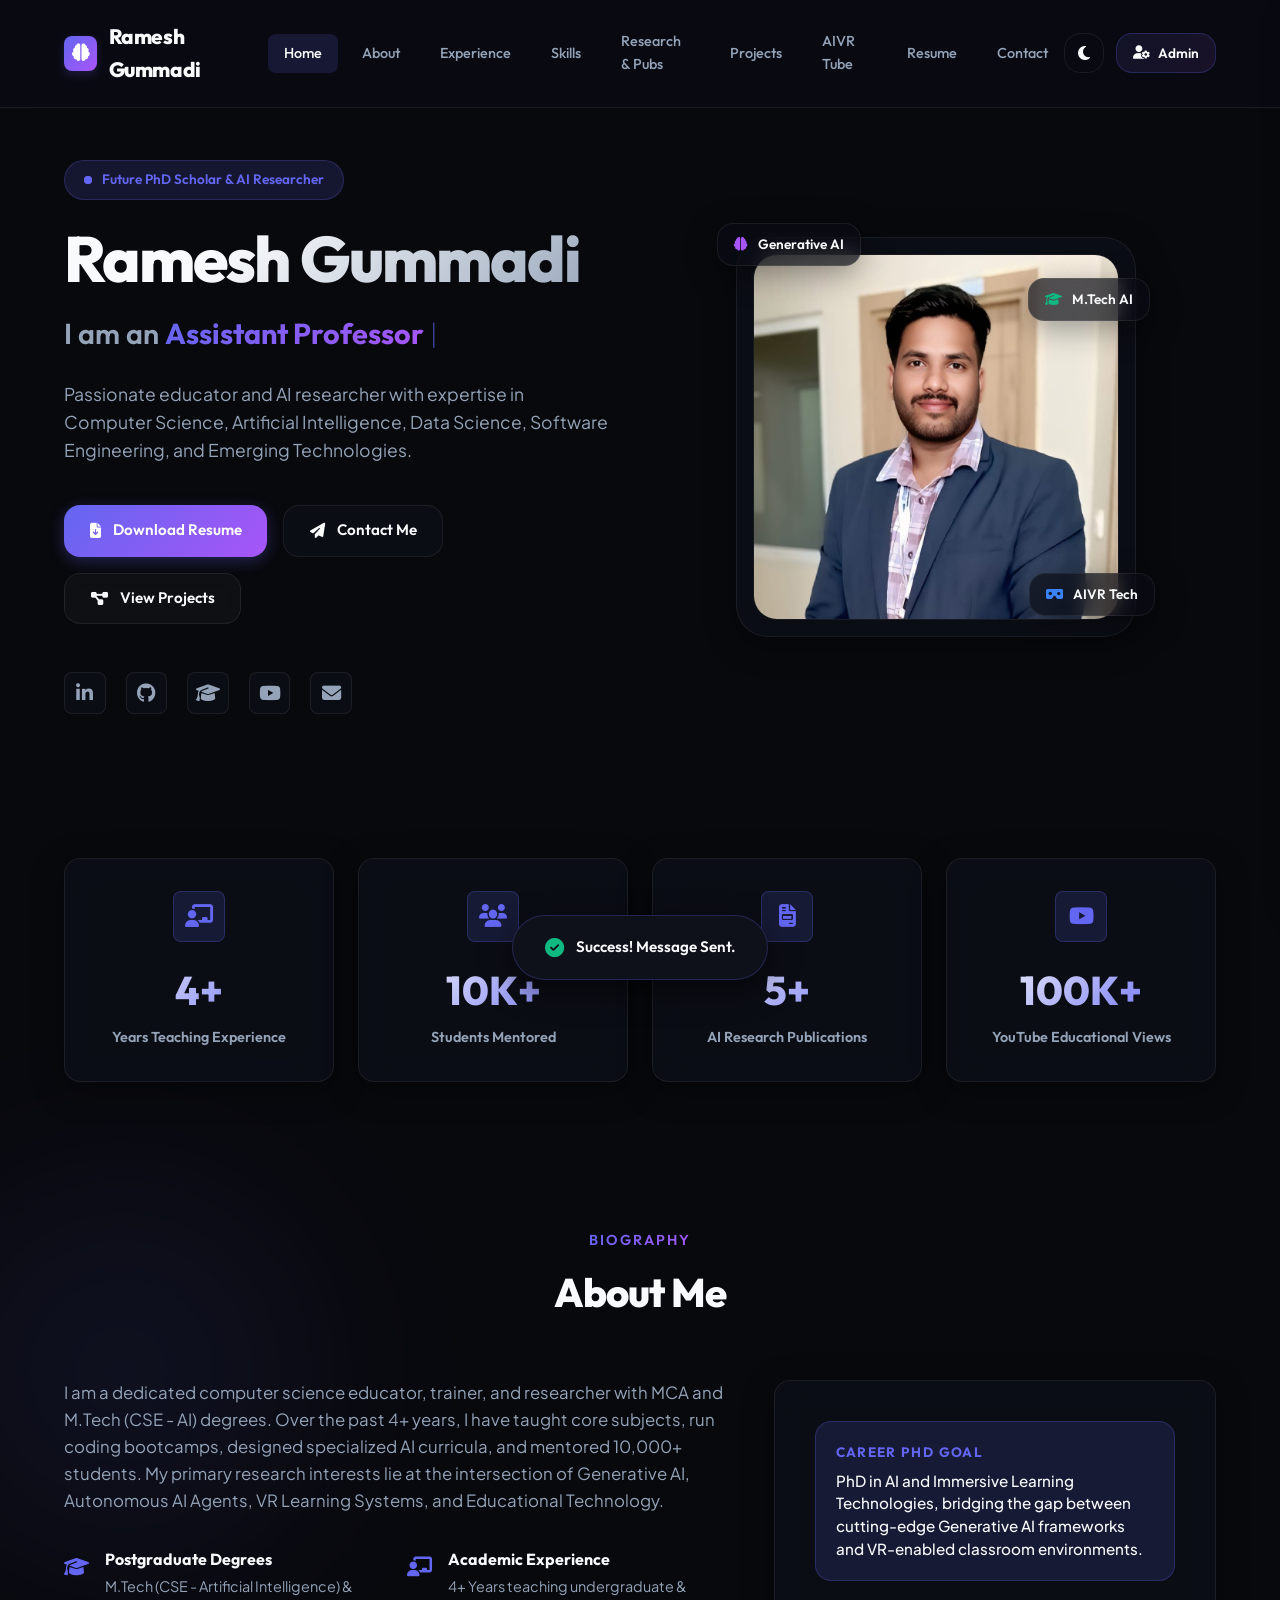
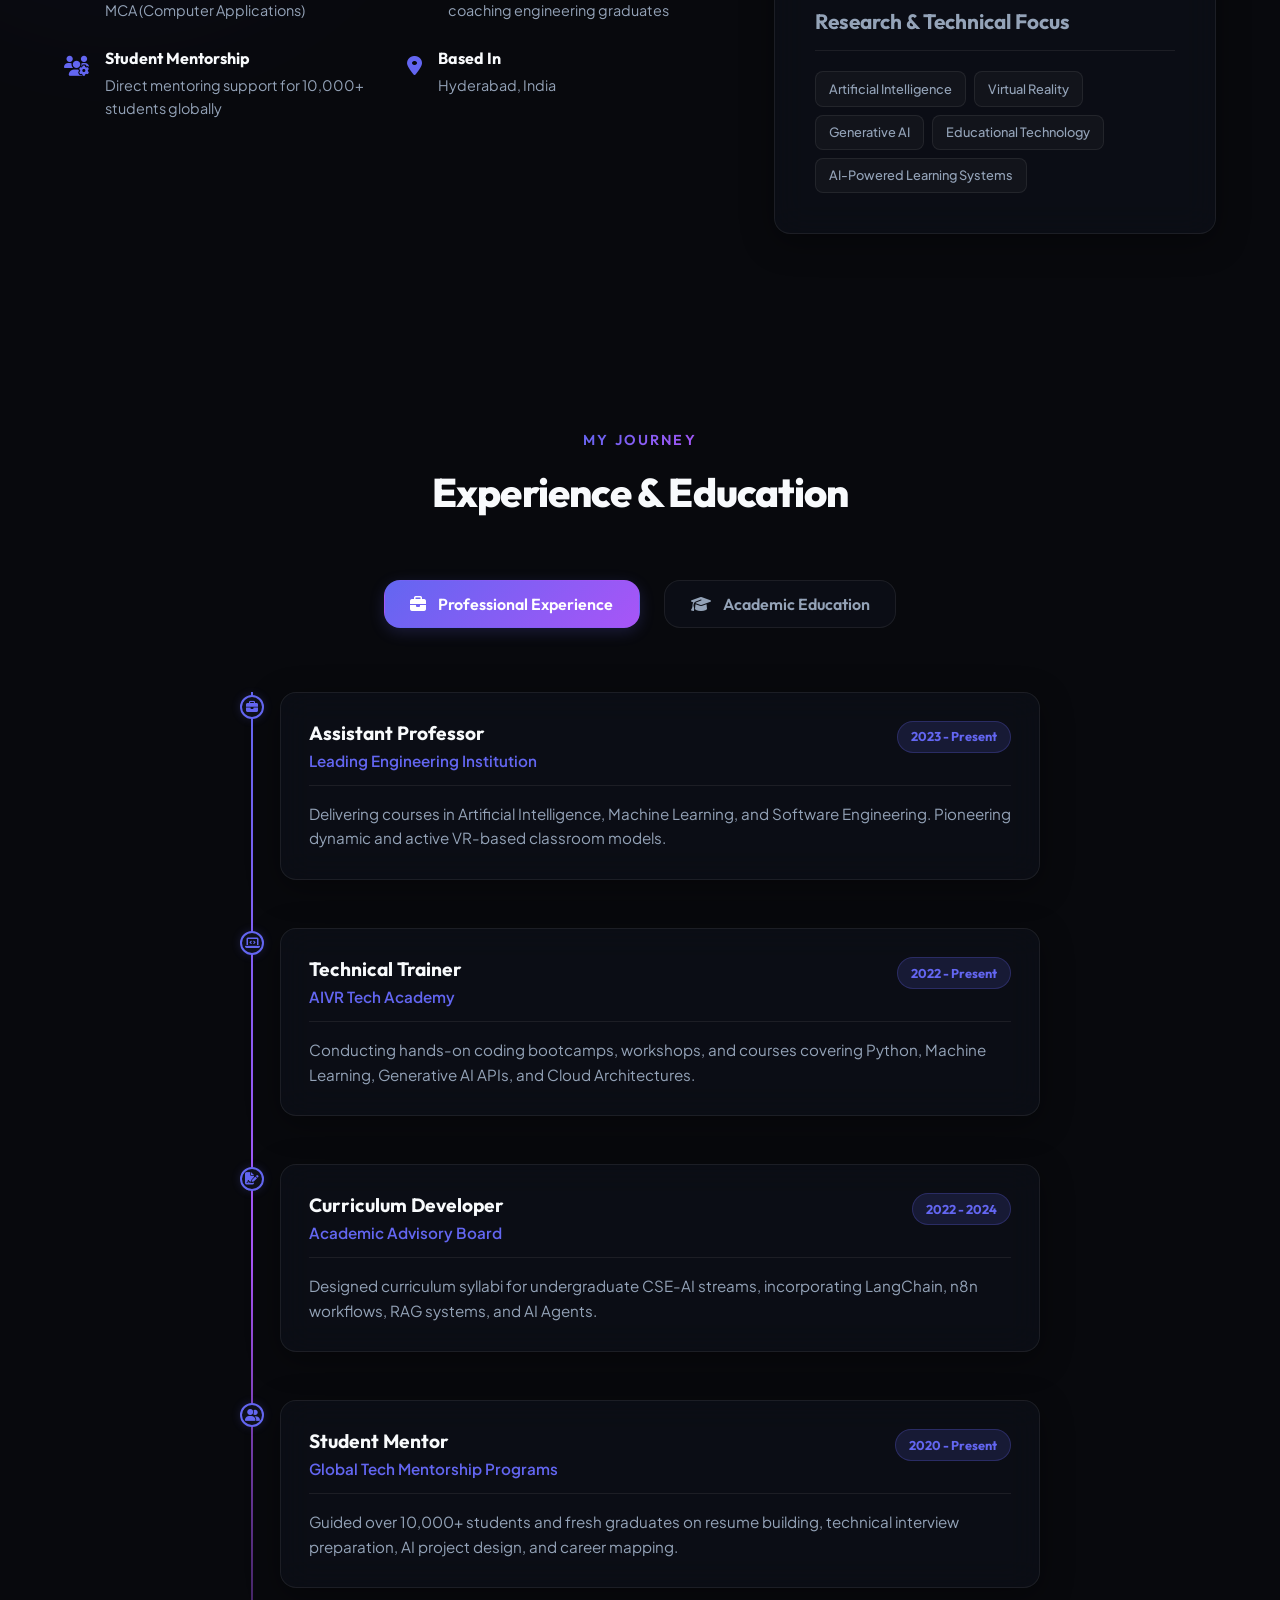
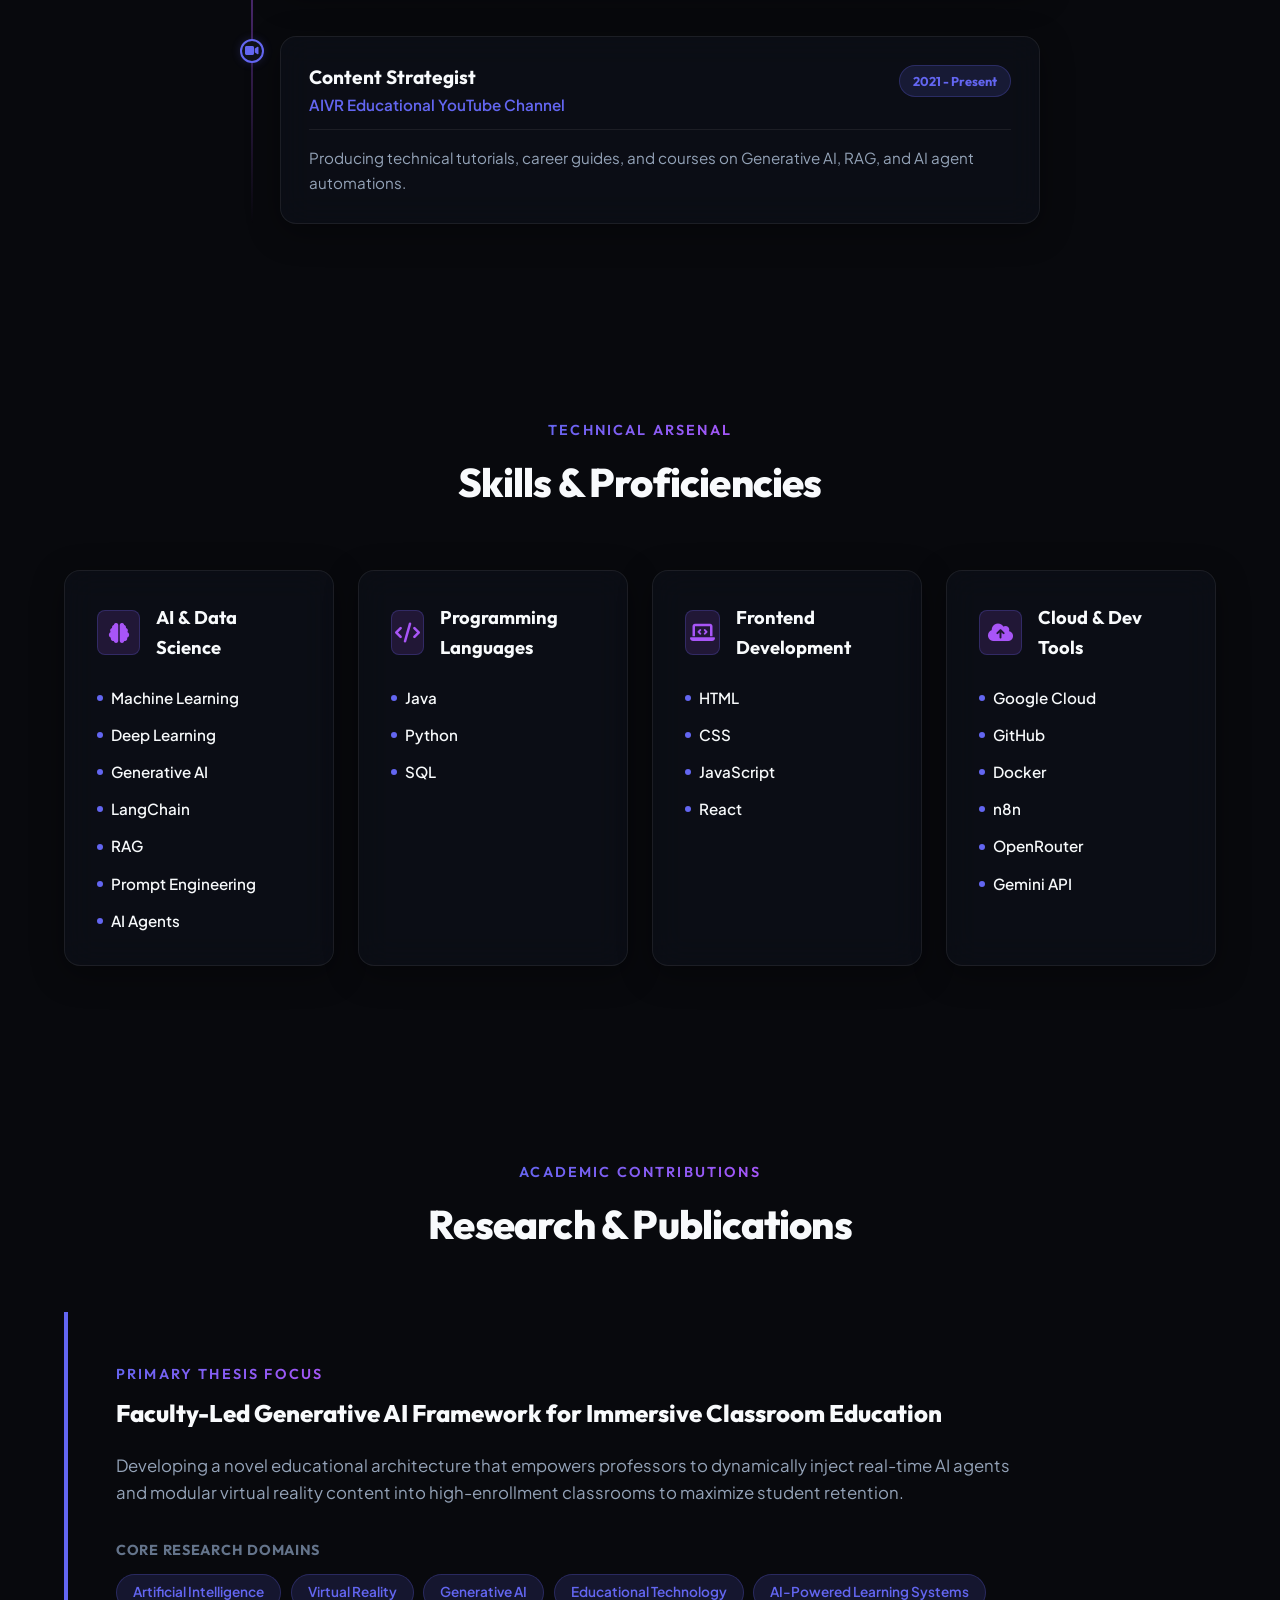
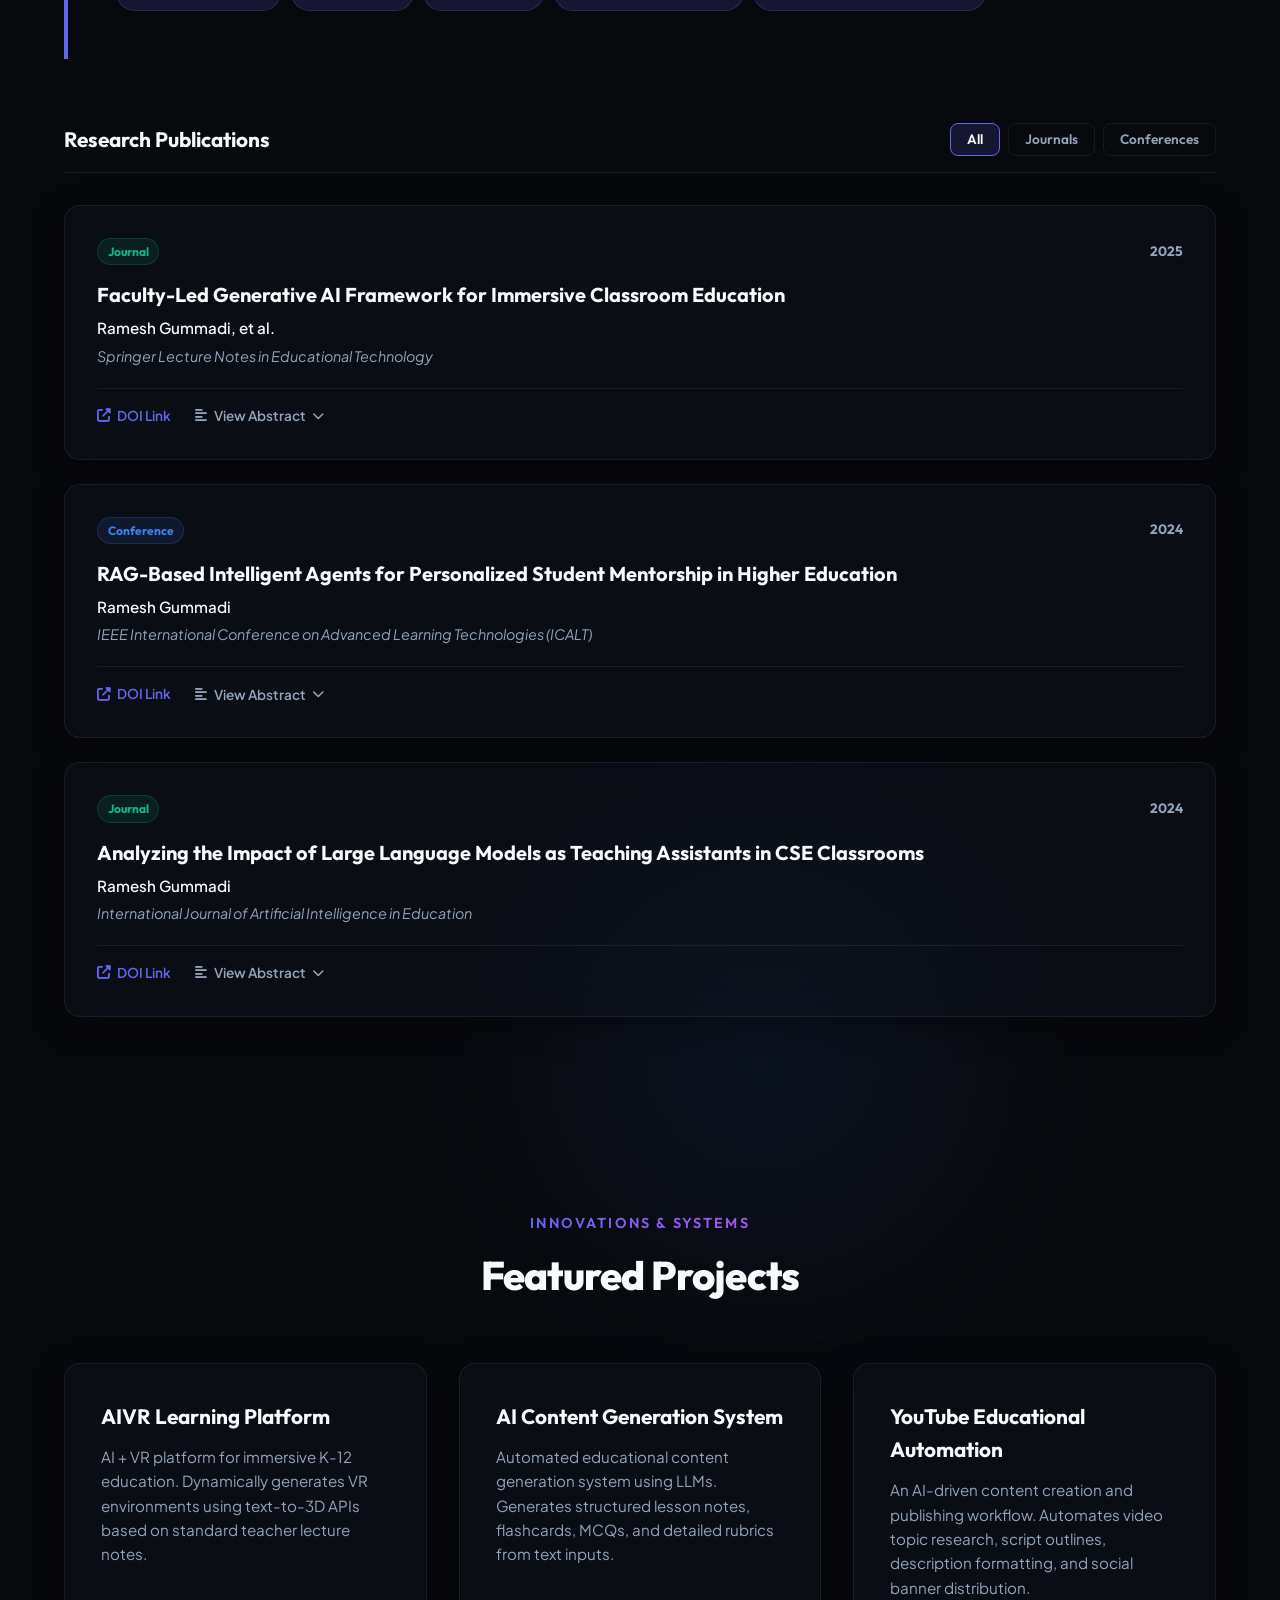
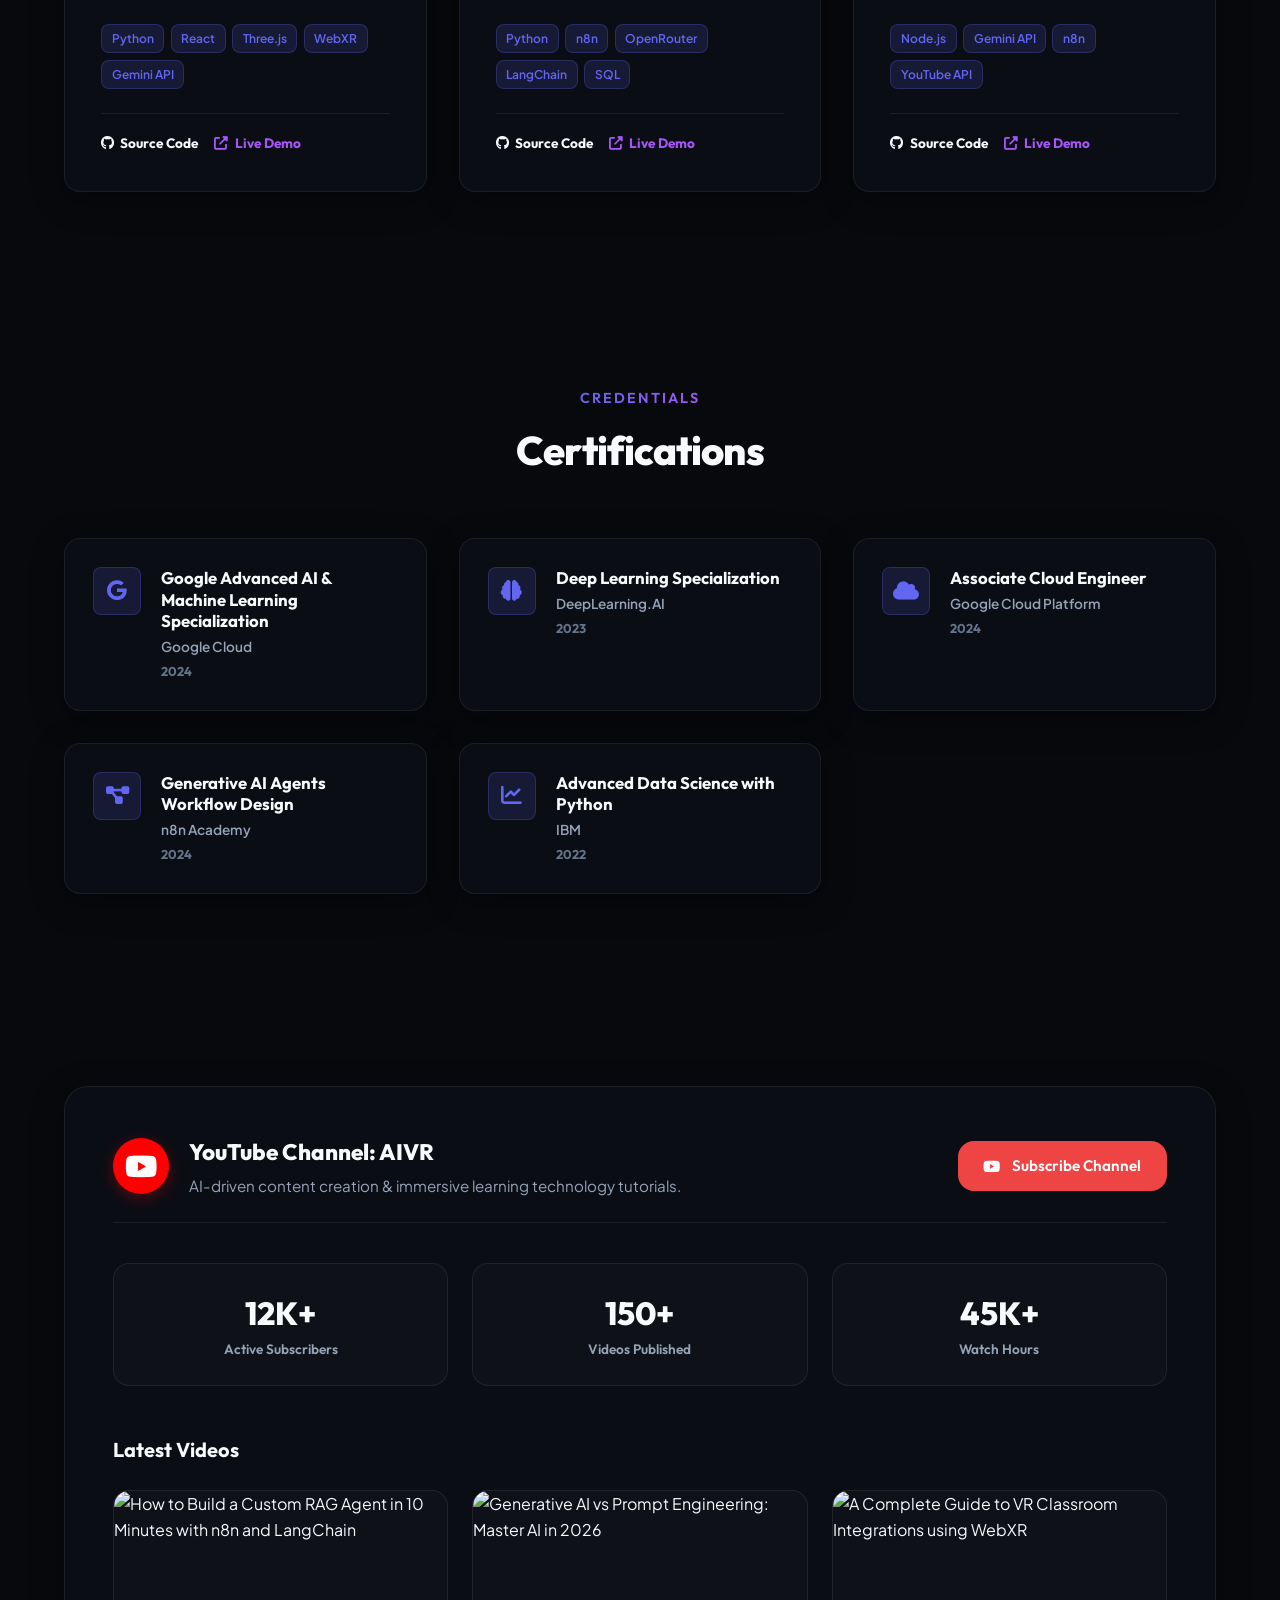
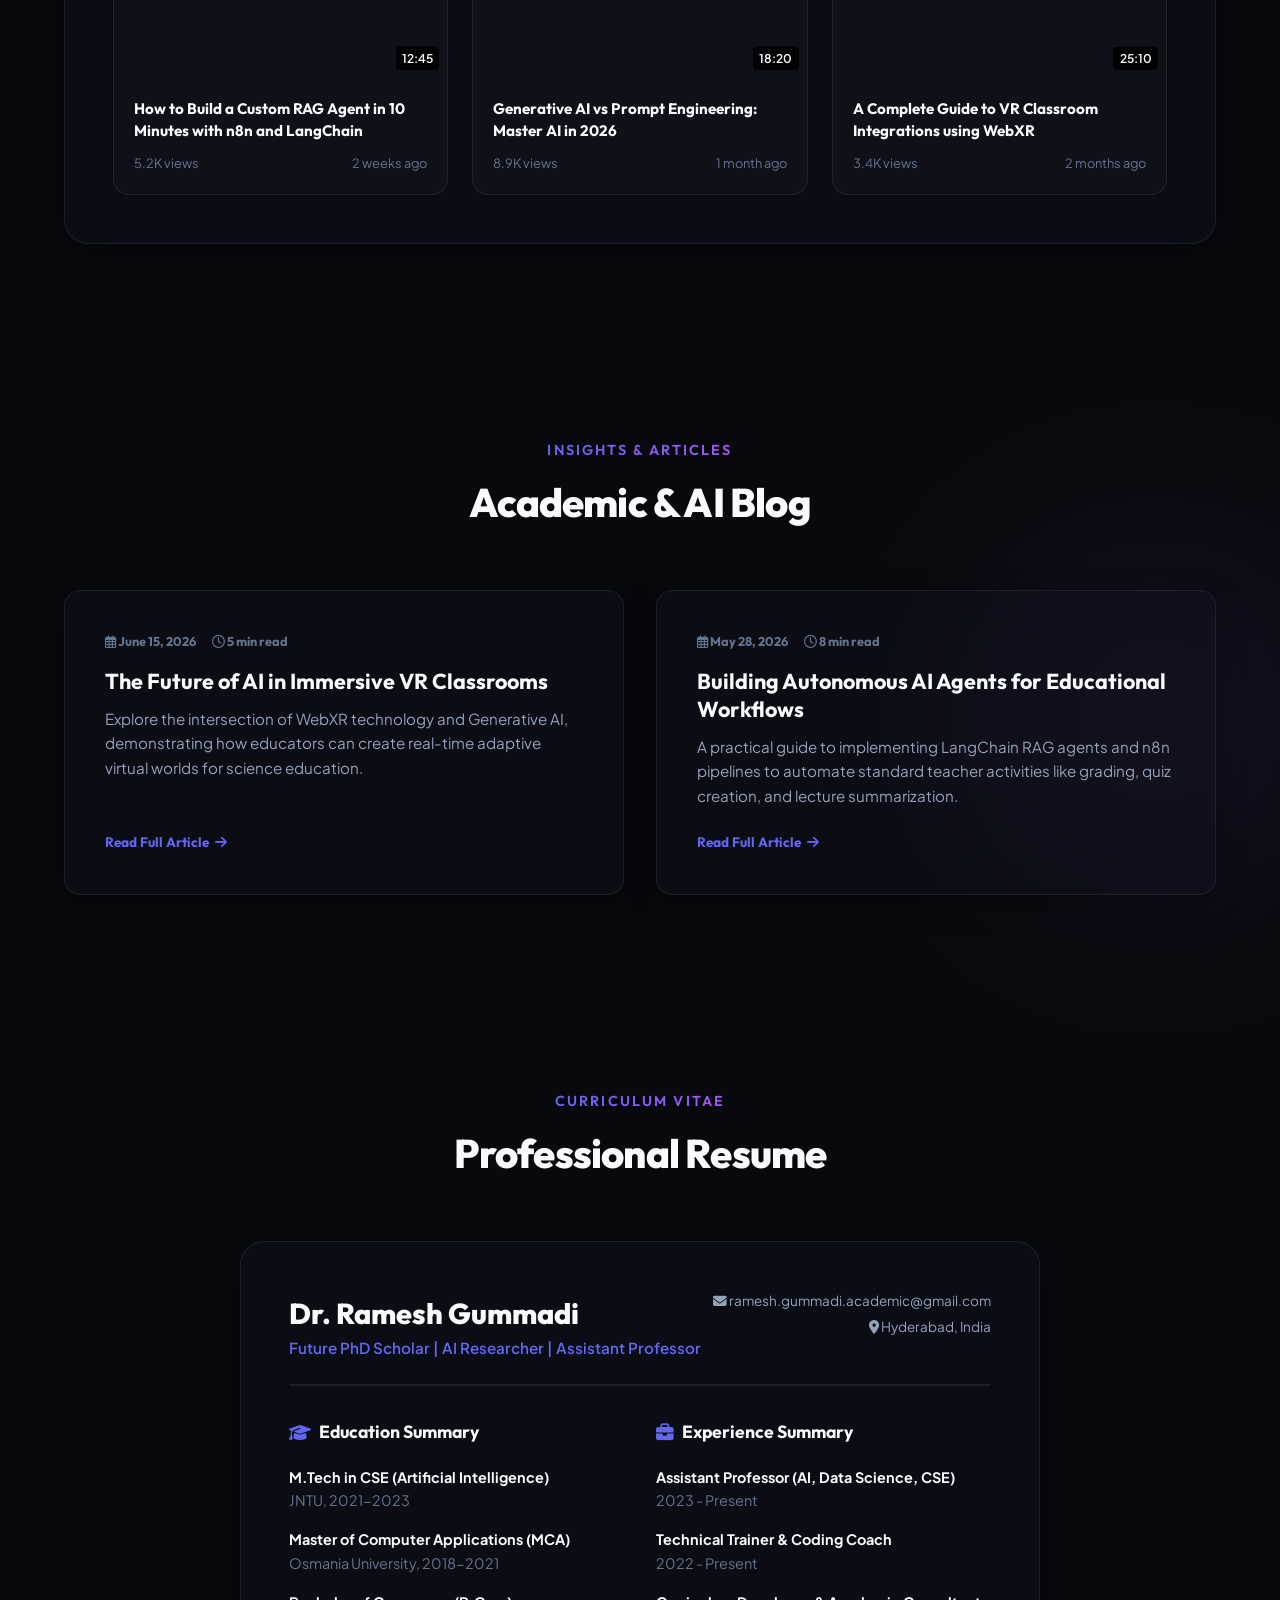
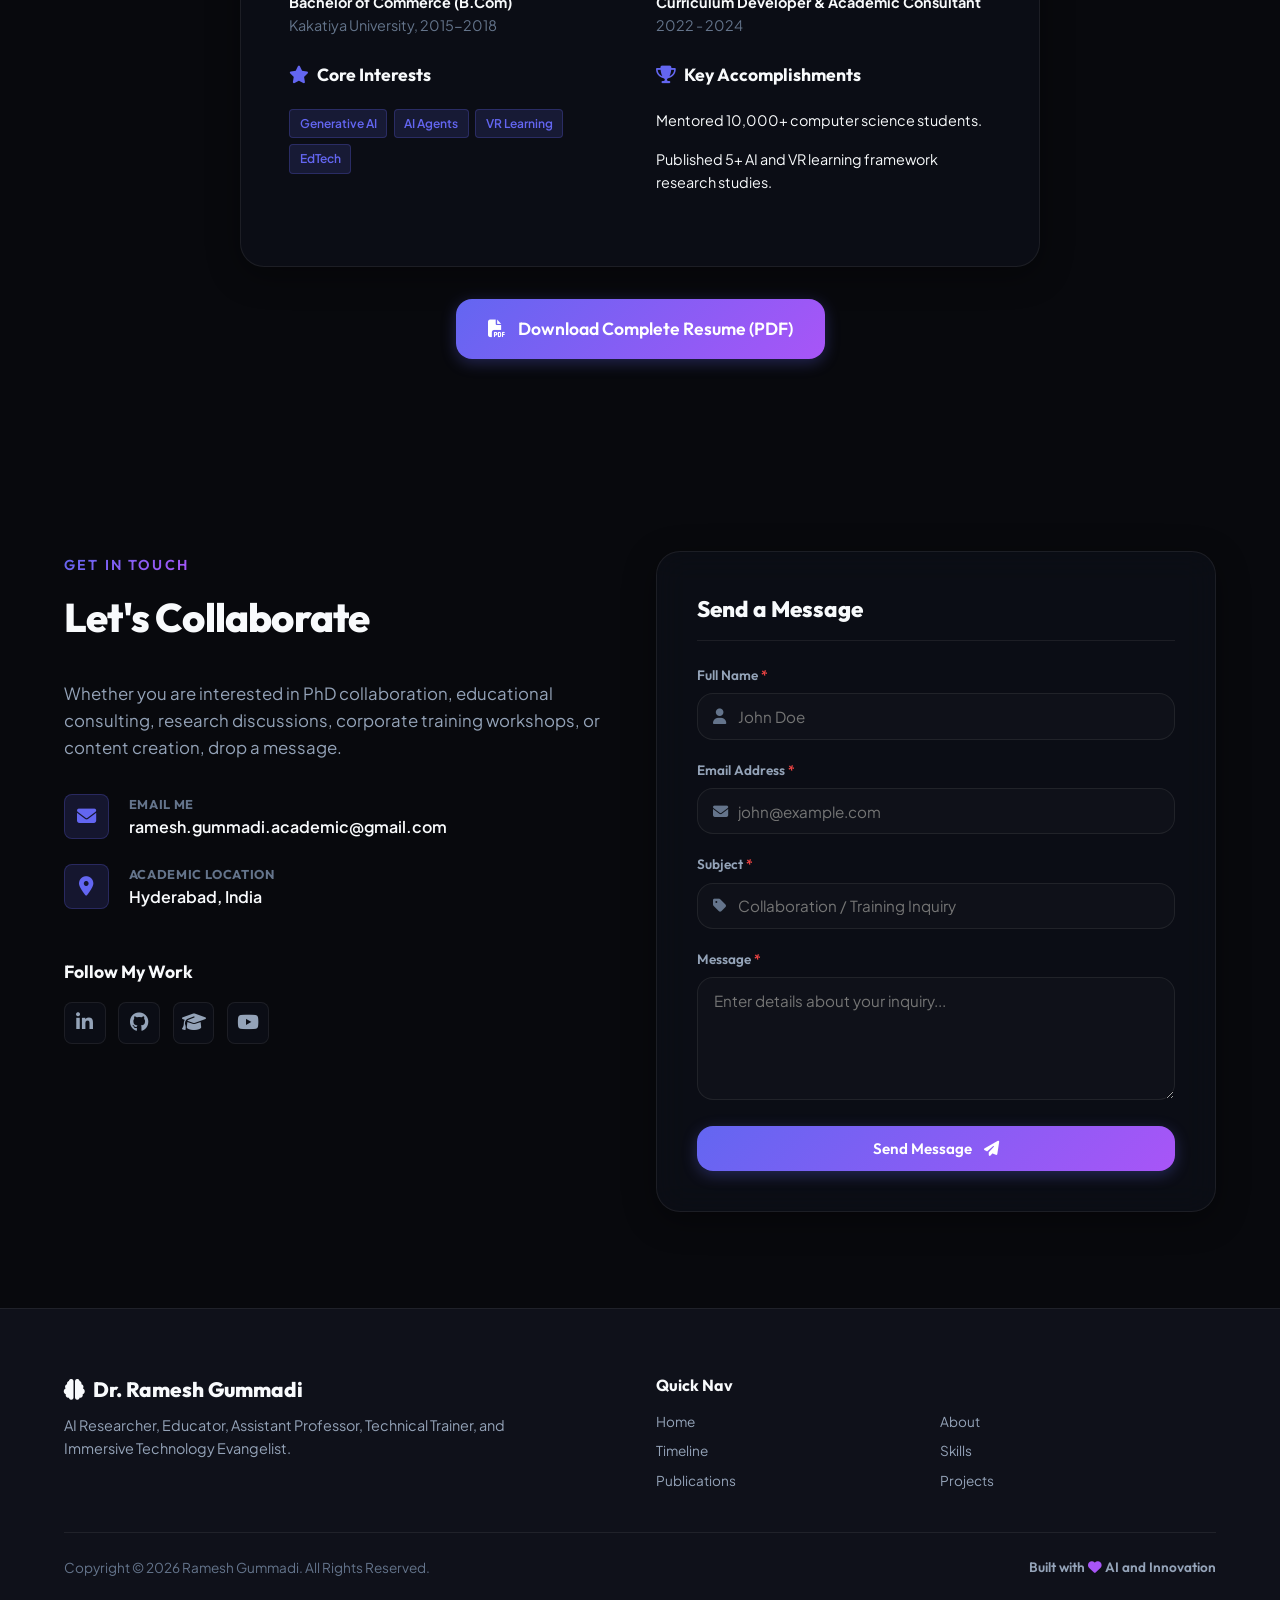
==== index.html @ 715fd3d5 "Add files via upload" ====
<!DOCTYPE html>
<html lang="en" data-theme="dark">
<head>
  <meta charset="UTF-8">
  <meta name="viewport" content="width=device-width, initial-scale=1.0">
  
  <!-- Primary SEO Meta Tags -->
  <title>Dr. Ramesh Gummadi | AI Researcher & Assistant Professor</title>
  <meta name="title" content="Dr. Ramesh Gummadi | AI Researcher & Assistant Professor">
  <meta name="description" content="Portfolio of Dr. Ramesh Gummadi: Future PhD Scholar, AI Researcher, Assistant Professor, Technical Trainer, and Content Creator. Specializing in AI, VR Learning, and Generative AI.">
  <meta name="keywords" content="Ramesh Gummadi, AI Researcher, Assistant Professor, Future PhD Scholar, Generative AI, AIVR, Immersive Learning, Technical Trainer">
  <meta name="author" content="Dr. Ramesh Gummadi">
  
  <!-- Open Graph / Facebook -->
  <meta property="og:type" content="website">
  <meta property="og:url" content="https://aivrlearning.in/">
  <meta property="og:title" content="Dr. Ramesh Gummadi | AI Researcher & Assistant Professor">
  <meta property="og:description" content="Explore academic research publications, AIVR projects, educational technology insights, and resume of Dr. Ramesh Gummadi.">
  <meta property="og:image" content="assets/ram.jpg">

  <!-- Twitter -->
  <meta property="twitter:card" content="summary_large_image">
  <meta property="twitter:url" content="https://aivrlearning.in/">
  <meta property="twitter:title" content="Dr. Ramesh Gummadi | AI Researcher & Assistant Professor">
  <meta property="twitter:description" content="Explore academic research publications, AIVR projects, educational technology insights, and resume of Dr. Ramesh Gummadi.">
  <meta property="twitter:image" content="assets/ram.jpg">

  <!-- Google Fonts -->
  <link rel="preconnect" href="https://fonts.googleapis.com">
  <link rel="preconnect" href="https://fonts.gstatic.com" crossorigin>
  <link href="https://fonts.googleapis.com/css2?family=Outfit:wght@300;400;500;600;700;800&family=Plus+Jakarta+Sans:ital,wght@0,300;0,400;0,500;0,600;0,700;1,400&display=swap" rel="stylesheet">
  
  <!-- FontAwesome Icons -->
  <link rel="stylesheet" href="https://cdnjs.cloudflare.com/ajax/libs/font-awesome/6.4.0/css/all.min.css">
  
  <!-- Custom CSS -->
  <link rel="stylesheet" href="css/styles.css">

  <!-- Academic SEO Schema JSON-LD -->
  <script type="application/ld+json">
    {
      "@context": "https://schema.org",
      "@type": "Person",
      "name": "Ramesh Gummadi",
      "jobTitle": "Assistant Professor & AI Researcher",
      "url": "https://aivrlearning.in",
      "alumniOf": [
        {
          "@type": "Organization",
          "name": "Jawaharlal Nehru Technological University"
        },
        {
          "@type": "Organization",
          "name": "Osmania University"
        }
      ],
      "knowsAbout": [
        "Artificial Intelligence",
        "Generative AI",
        "Virtual Reality Learning Systems",
        "Educational Technology",
        "Machine Learning",
        "Deep Learning"
      ]
    }
  </script>
</head>
<body>
  
  <!-- Background Glow Accents -->
  <div class="blob-accent blob-1"></div>
  <div class="blob-accent blob-2"></div>
  <div class="blob-accent blob-3"></div>

  <!-- Header / Navigation -->
  <header class="header" id="header">
    <div class="container nav-container">
      <a href="#home" class="logo">
        <span class="logo-icon"><i class="fas fa-brain"></i></span>
        <span class="logo-text">Ramesh Gummadi</span>
      </a>

      <!-- Desktop Nav Menu -->
      <nav class="nav-menu">
        <a href="#home" class="nav-link active">Home</a>
        <a href="#about" class="nav-link">About</a>
        <a href="#experience" class="nav-link">Experience</a>
        <a href="#skills" class="nav-link">Skills</a>
        <a href="#research" class="nav-link">Research & Pubs</a>
        <a href="#projects" class="nav-link">Projects</a>
        <a href="#youtube" class="nav-link">AIVR Tube</a>
        <a href="#resume" class="nav-link">Resume</a>
        <a href="#contact" class="nav-link">Contact</a>
      </nav>

      <!-- Nav Actions -->
      <div class="nav-actions">
        <button id="theme-toggle" class="nav-action-btn" title="Toggle Light/Dark Theme">
          <i class="fas fa-moon"></i>
        </button>
        <button id="admin-toggle" class="nav-action-btn admin-btn" title="Open Admin Panel">
          <i class="fas fa-user-cog"></i> <span class="admin-btn-text">Admin</span>
        </button>
        <button id="mobile-menu-toggle" class="nav-action-btn mobile-toggle" title="Toggle Menu">
          <i class="fas fa-bars"></i>
        </button>
      </div>
    </div>
  </header>

  <!-- Mobile Drawer Navigation -->
  <div class="mobile-drawer" id="mobile-drawer">
    <div class="drawer-header">
      <div class="drawer-logo">
        <i class="fas fa-brain"></i> Ramesh Gummadi
      </div>
      <button id="mobile-menu-close" class="drawer-close-btn">
        <i class="fas fa-times"></i>
      </button>
    </div>
    <nav class="drawer-nav">
      <a href="#home" class="drawer-link">Home</a>
      <a href="#about" class="drawer-link">About</a>
      <a href="#experience" class="drawer-link">Experience</a>
      <a href="#skills" class="drawer-link">Skills</a>
      <a href="#research" class="drawer-link">Research & Publications</a>
      <a href="#projects" class="drawer-link">Projects</a>
      <a href="#youtube" class="drawer-link">AIVR YouTube</a>
      <a href="#resume" class="drawer-link">Resume</a>
      <a href="#contact" class="drawer-link">Contact</a>
      <hr class="drawer-divider">
      <button id="admin-drawer-btn" class="drawer-admin-btn">
        <i class="fas fa-user-cog"></i> Admin Control Panel
      </button>
    </nav>
  </div>
  <div class="drawer-overlay" id="drawer-overlay"></div>

  <!-- Main Content Wrapper -->
  <main class="main-content">
    
    <!-- Hero Section -->
    <section id="home" class="section hero-section">
      <div class="container hero-container grid-2">
        <div class="hero-text-content">
          <div class="hero-badge">
            <span class="pulse-indicator"></span> Future PhD Scholar & AI Researcher
          </div>
          <h1 class="hero-name">Ramesh Gummadi</h1>
          <h2 class="hero-rotator">
            <span class="rotator-prefix">I am an </span>
            <span id="title-rotator-text" class="rotator-text">Assistant Professor</span>
            <span class="rotator-cursor">|</span>
          </h2>
          <p id="hero-intro-text" class="hero-intro">
            Passionate educator and AI researcher with expertise in Computer Science, Artificial Intelligence, Data Science, Software Engineering, and Emerging Technologies.
          </p>
          <div class="hero-buttons">
            <a href="#resume" class="btn btn-primary"><i class="fas fa-file-download"></i> Download Resume</a>
            <a href="#contact" class="btn btn-secondary"><i class="fas fa-paper-plane"></i> Contact Me</a>
            <a href="#projects" class="btn btn-glass"><i class="fas fa-project-diagram"></i> View Projects</a>
          </div>
          <div class="hero-socials" id="hero-socials-container">
            <!-- Rendered dynamically -->
          </div>
        </div>

        <div class="hero-image-content">
          <div class="image-glass-frame">
            <img src="assets/ram.jpg" alt="Dr. Ramesh Gummadi" id="hero-profile-img" class="profile-img">
            <!-- Floating Interactive Badges -->
            <div class="floating-badge badge-top-left">
              <i class="fas fa-brain text-purple"></i>
              <span>Generative AI</span>
            </div>
            <div class="floating-badge badge-bottom-right">
              <i class="fas fa-vr-cardboard text-blue"></i>
              <span>AIVR Tech</span>
            </div>
            <div class="floating-badge badge-top-right">
              <i class="fas fa-graduation-cap text-green"></i>
              <span>M.Tech AI</span>
            </div>
          </div>
        </div>
      </div>
    </section>

    <!-- Achievements / Counters Bar -->
    <section class="section achievements-section">
      <div class="container">
        <div class="achievements-grid grid-4" id="achievements-container">
          <!-- Rendered dynamically -->
        </div>
      </div>
    </section>

    <!-- About Me Section -->
    <section id="about" class="section about-section">
      <div class="container">
        <div class="section-title-wrapper">
          <h3 class="section-subtitle">Biography</h3>
          <h2 class="section-title">About Me</h2>
        </div>
        <div id="about-container">
          <!-- Rendered dynamically -->
        </div>
      </div>
    </section>

    <!-- Experience & Education (Timeline) Section -->
    <section id="experience" class="section timeline-section">
      <div class="container">
        <div class="section-title-wrapper">
          <h3 class="section-subtitle">My Journey</h3>
          <h2 class="section-title">Experience & Education</h2>
        </div>

        <div class="timeline-tabs">
          <button class="tab-btn active" data-tab="experience-timeline">
            <i class="fas fa-briefcase"></i> Professional Experience
          </button>
          <button class="tab-btn" data-tab="education-timeline">
            <i class="fas fa-graduation-cap"></i> Academic Education
          </button>
        </div>

        <div class="timeline-contents">
          <!-- Experience Timeline View -->
          <div class="timeline-view active" id="experience-timeline">
            <div class="timeline" id="experience-timeline-container">
              <!-- Rendered dynamically -->
            </div>
          </div>

          <!-- Education Timeline View -->
          <div class="timeline-view" id="education-timeline">
            <div class="timeline" id="education-timeline-container">
              <!-- Rendered dynamically -->
            </div>
          </div>
        </div>
      </div>
    </section>

    <!-- Skills Section -->
    <section id="skills" class="section skills-section">
      <div class="container">
        <div class="section-title-wrapper">
          <h3 class="section-subtitle">Technical Arsenal</h3>
          <h2 class="section-title">Skills & Proficiencies</h2>
        </div>
        <div class="skills-grid grid-4" id="skills-container">
          <!-- Rendered dynamically -->
        </div>
      </div>
    </section>

    <!-- Research & Publications Section -->
    <section id="research" class="section research-section">
      <div class="container">
        <div class="section-title-wrapper">
          <h3 class="section-subtitle">Academic Contributions</h3>
          <h2 class="section-title">Research & Publications</h2>
        </div>

        <!-- Research Focus Framework Card -->
        <div class="research-focus-card" id="research-focus-container">
          <!-- Rendered dynamically -->
        </div>

        <div class="publications-wrapper">
          <div class="filter-header">
            <h4>Research Publications</h4>
            <div class="publication-filters" id="publication-filters">
              <button class="filter-btn active" data-filter="all">All</button>
              <button class="filter-btn" data-filter="Journal">Journals</button>
              <button class="filter-btn" data-filter="Conference">Conferences</button>
            </div>
          </div>
          
          <div class="publications-grid grid-1" id="publications-container">
            <!-- Rendered dynamically -->
          </div>
        </div>
      </div>
    </section>

    <!-- Projects Section -->
    <section id="projects" class="section projects-section">
      <div class="container">
        <div class="section-title-wrapper">
          <h3 class="section-subtitle">Innovations & Systems</h3>
          <h2 class="section-title">Featured Projects</h2>
        </div>
        <div class="projects-grid grid-3" id="projects-container">
          <!-- Rendered dynamically -->
        </div>
      </div>
    </section>

    <!-- Certifications Section -->
    <section id="certifications" class="section certifications-section">
      <div class="container">
        <div class="section-title-wrapper">
          <h3 class="section-subtitle">Credentials</h3>
          <h2 class="section-title">Certifications</h2>
        </div>
        <div class="certifications-grid grid-3" id="certifications-container">
          <!-- Rendered dynamically -->
        </div>
      </div>
    </section>

    <!-- YouTube Educational Channel Section -->
    <section id="youtube" class="section youtube-section">
      <div class="container">
        <div class="youtube-box">
          <div class="youtube-channel-header">
            <div class="yt-brand">
              <div class="yt-avatar"><i class="fab fa-youtube"></i></div>
              <div class="yt-title-info">
                <h3>YouTube Channel: <span id="yt-channel-name">AIVR</span></h3>
                <p>AI-driven content creation & immersive learning technology tutorials.</p>
              </div>
            </div>
            <a href="https://youtube.com/@AIVR_Channel" target="_blank" rel="noopener noreferrer" class="btn btn-danger">
              <i class="fab fa-youtube"></i> Subscribe Channel
            </a>
          </div>

          <div class="youtube-stats-grid grid-3" id="youtube-stats-container">
            <!-- Rendered dynamically -->
          </div>

          <h4 class="yt-sub-title">Latest Videos</h4>
          <div class="youtube-videos-grid grid-3" id="youtube-videos-container">
            <!-- Rendered dynamically -->
          </div>
        </div>
      </div>
    </section>

    <!-- Blog Section -->
    <section id="blog" class="section blog-section">
      <div class="container">
        <div class="section-title-wrapper">
          <h3 class="section-subtitle">Insights & Articles</h3>
          <h2 class="section-title">Academic & AI Blog</h2>
        </div>
        <div class="blogs-grid grid-2" id="blogs-container">
          <!-- Rendered dynamically -->
        </div>
      </div>
    </section>

    <!-- Resume Section -->
    <section id="resume" class="section resume-section">
      <div class="container">
        <div class="section-title-wrapper">
          <h3 class="section-subtitle">Curriculum Vitae</h3>
          <h2 class="section-title">Professional Resume</h2>
        </div>
        
        <div class="resume-wrapper">
          <div class="resume-card-box">
            <!-- Resume Header Mock -->
            <div class="resume-header-mock">
              <div class="rm-name-box">
                <h4>Dr. Ramesh Gummadi</h4>
                <p>Future PhD Scholar | AI Researcher | Assistant Professor</p>
              </div>
              <div class="rm-contact-box">
                <p><i class="fas fa-envelope"></i> ramesh.gummadi.academic@gmail.com</p>
                <p><i class="fas fa-map-marker-alt"></i> Hyderabad, India</p>
              </div>
            </div>

            <!-- Resume Content Mock -->
            <div class="resume-content-mock grid-2">
              <div class="rm-col-left">
                <h5 class="rm-section-title"><i class="fas fa-graduation-cap"></i> Education Summary</h5>
                <ul class="rm-list">
                  <li><strong>M.Tech in CSE (Artificial Intelligence)</strong><br><span class="text-muted">JNTU, 2021-2023</span></li>
                  <li><strong>Master of Computer Applications (MCA)</strong><br><span class="text-muted">Osmania University, 2018-2021</span></li>
                  <li><strong>Bachelor of Commerce (B.Com)</strong><br><span class="text-muted">Kakatiya University, 2015-2018</span></li>
                </ul>

                <h5 class="rm-section-title"><i class="fas fa-star"></i> Core Interests</h5>
                <div class="rm-tags">
                  <span class="rm-tag">Generative AI</span>
                  <span class="rm-tag">AI Agents</span>
                  <span class="rm-tag">VR Learning</span>
                  <span class="rm-tag">EdTech</span>
                </div>
              </div>

              <div class="rm-col-right">
                <h5 class="rm-section-title"><i class="fas fa-briefcase"></i> Experience Summary</h5>
                <ul class="rm-list">
                  <li><strong>Assistant Professor (AI, Data Science, CSE)</strong><br><span class="text-muted">2023 - Present</span></li>
                  <li><strong>Technical Trainer & Coding Coach</strong><br><span class="text-muted">2022 - Present</span></li>
                  <li><strong>Curriculum Developer & Academic Consultant</strong><br><span class="text-muted">2022 - 2024</span></li>
                </ul>

                <h5 class="rm-section-title"><i class="fas fa-trophy"></i> Key Accomplishments</h5>
                <ul class="rm-list">
                  <li>Mentored 10,000+ computer science students.</li>
                  <li>Published 5+ AI and VR learning framework research studies.</li>
                </ul>
              </div>
            </div>
          </div>

          <div class="resume-download-bar">
            <a href="assets/Ramesh_Gummadi_Resume.pdf" download="Ramesh_Gummadi_Resume.pdf" class="btn btn-primary btn-large" id="resume-download-btn">
              <i class="fas fa-file-pdf"></i> Download Complete Resume (PDF)
            </a>
          </div>
        </div>
      </div>
    </section>

    <!-- Contact Section -->
    <section id="contact" class="section contact-section">
      <div class="container grid-2">
        <div class="contact-info-panel">
          <div class="section-title-wrapper align-left">
            <h3 class="section-subtitle">Get In Touch</h3>
            <h2 class="section-title">Let's Collaborate</h2>
          </div>
          <p class="contact-desc">
            Whether you are interested in PhD collaboration, educational consulting, research discussions, corporate training workshops, or content creation, drop a message.
          </p>

          <div class="contact-details-list">
            <div class="contact-detail-item">
              <div class="cd-icon"><i class="fas fa-envelope"></i></div>
              <div class="cd-text">
                <span class="cd-label">Email Me</span>
                <a href="mailto:ramesh.gummadi.academic@gmail.com" class="cd-val" id="contact-val-email">ramesh.gummadi.academic@gmail.com</a>
              </div>
            </div>
            <div class="contact-detail-item">
              <div class="cd-icon"><i class="fas fa-map-marker-alt"></i></div>
              <div class="cd-text">
                <span class="cd-label">Academic Location</span>
                <span class="cd-val" id="contact-val-location">Hyderabad, India</span>
              </div>
            </div>
          </div>

          <div class="contact-social-box">
            <h4>Follow My Work</h4>
            <div class="social-icons-large" id="contact-socials-container">
              <!-- Rendered dynamically -->
            </div>
          </div>
        </div>

        <div class="contact-form-panel">
          <form id="portfolio-contact-form" class="glass-form">
            <h3 class="form-title">Send a Message</h3>
            
            <div class="form-group">
              <label for="contact-name">Full Name <span class="required">*</span></label>
              <div class="input-wrapper">
                <i class="fas fa-user input-icon"></i>
                <input type="text" id="contact-name" name="name" placeholder="John Doe" required>
              </div>
              <span class="form-error" id="error-name">Please enter your name</span>
            </div>

            <div class="form-group">
              <label for="contact-email">Email Address <span class="required">*</span></label>
              <div class="input-wrapper">
                <i class="fas fa-envelope input-icon"></i>
                <input type="email" id="contact-email" name="email" placeholder="john@example.com" required>
              </div>
              <span class="form-error" id="error-email">Please enter a valid email address</span>
            </div>

            <div class="form-group">
              <label for="contact-subject">Subject <span class="required">*</span></label>
              <div class="input-wrapper">
                <i class="fas fa-tag input-icon"></i>
                <input type="text" id="contact-subject" name="subject" placeholder="Collaboration / Training Inquiry" required>
              </div>
              <span class="form-error" id="error-subject">Please enter a subject</span>
            </div>

            <div class="form-group">
              <label for="contact-message">Message <span class="required">*</span></label>
              <textarea id="contact-message" name="message" rows="5" placeholder="Enter details about your inquiry..." required></textarea>
              <span class="form-error" id="error-message">Message cannot be empty</span>
            </div>

            <button type="submit" class="btn btn-primary btn-full">
              <span class="btn-text">Send Message</span> <i class="fas fa-paper-plane"></i>
            </button>
          </form>
        </div>
      </div>
    </section>

  </main>

  <!-- Footer -->
  <footer class="footer">
    <div class="container footer-content">
      <div class="footer-top grid-2">
        <div class="footer-branding">
          <h4><i class="fas fa-brain"></i> Dr. Ramesh Gummadi</h4>
          <p>AI Researcher, Educator, Assistant Professor, Technical Trainer, and Immersive Technology Evangelist.</p>
        </div>
        <div class="footer-quick-links">
          <h5>Quick Nav</h5>
          <div class="ql-grid">
            <a href="#home">Home</a>
            <a href="#about">About</a>
            <a href="#experience">Timeline</a>
            <a href="#skills">Skills</a>
            <a href="#research">Publications</a>
            <a href="#projects">Projects</a>
          </div>
        </div>
      </div>
      <hr class="footer-divider">
      <div class="footer-bottom">
        <p class="copyright">Copyright &copy; 2026 Ramesh Gummadi. All Rights Reserved.</p>
        <p class="innovation-tag">Built with <i class="fas fa-heart text-purple"></i> AI and Innovation</p>
      </div>
    </div>
  </footer>

  <!-- Notification Banner -->
  <div class="notification-toast" id="notification-toast">
    <div class="toast-content">
      <span class="toast-icon" id="toast-icon"><i class="fas fa-check-circle"></i></span>
      <span class="toast-message" id="toast-message">Success! Message Sent.</span>
    </div>
  </div>

  <!-- Admin Panel Modal -->
  <div class="admin-modal-overlay" id="admin-modal">
    <div class="admin-modal">
      <div class="admin-modal-header">
        <h3><i class="fas fa-user-cog"></i> Admin Control Panel</h3>
        <button id="admin-modal-close" class="admin-close-btn"><i class="fas fa-times"></i></button>
      </div>

      <!-- Password Login State -->
      <div class="admin-auth-container" id="admin-auth-view">
        <div class="auth-box">
          <div class="auth-icon"><i class="fas fa-lock"></i></div>
          <h4>Enter Admin Credentials</h4>
          <p>Enter the security password to unlock live editing capabilities. (Default: <code>admin123</code>)</p>
          <div class="form-group">
            <input type="password" id="admin-password" placeholder="Password" class="form-control-large">
            <span class="auth-error-msg" id="auth-error">Incorrect password. Please try again.</span>
          </div>
          <button id="admin-auth-submit" class="btn btn-primary btn-full">Unlock Dashboard</button>
        </div>
      </div>

      <!-- Dashboard Panel State -->
      <div class="admin-dashboard-container hidden" id="admin-dashboard-view">
        <div class="admin-sidebar">
          <button class="admin-tab-link active" data-admin-tab="profile-edit"><i class="fas fa-user"></i> Profile Info</button>
          <button class="admin-tab-link" data-admin-tab="projects-edit"><i class="fas fa-project-diagram"></i> Projects</button>
          <button class="admin-tab-link" data-admin-tab="publications-edit"><i class="fas fa-file-invoice"></i> Publications</button>
          <button class="admin-tab-link" data-admin-tab="certifications-edit"><i class="fas fa-award"></i> Certifications</button>
          <button class="admin-tab-link" data-admin-tab="achievements-edit"><i class="fas fa-trophy"></i> Achievements</button>
        </div>

        <div class="admin-main-panel">
          
          <!-- Profile Edit Panel -->
          <div class="admin-panel-content active" id="profile-edit">
            <h4>Edit Profile Details</h4>
            <form id="admin-profile-form">
              <div class="form-grid grid-2">
                <div class="form-group">
                  <label>Full Name</label>
                  <input type="text" name="name" required>
                </div>
                <div class="form-group">
                  <label>Subtitle / Role Label</label>
                  <input type="text" name="subtitle" required>
                </div>
                <div class="form-group">
                  <label>Academic Email</label>
                  <input type="email" name="email" required>
                </div>
                <div class="form-group">
                  <label>Contact Phone</label>
                  <input type="text" name="phone">
                </div>
                <div class="form-group">
                  <label>Location (City, Country)</label>
                  <input type="text" name="location">
                </div>
                <div class="form-group">
                  <label>Resume Download URL</label>
                  <input type="text" name="resumeLink">
                </div>
              </div>
              <div class="form-group">
                <label>Hero Short Intro Text</label>
                <textarea name="shortIntro" rows="2" required></textarea>
              </div>
              <div class="form-group">
                <label>Career Goal Statement</label>
                <textarea name="careerGoal" rows="2" required></textarea>
              </div>
              <div class="form-group">
                <label>About Me Bio Paragraph</label>
                <textarea name="aboutBio" rows="4" required></textarea>
              </div>
              
              <h5>Social Links</h5>
              <div class="form-grid grid-2">
                <div class="form-group">
                  <label>LinkedIn Link</label>
                  <input type="url" name="linkedin">
                </div>
                <div class="form-group">
                  <label>GitHub Link</label>
                  <input type="url" name="github">
                </div>
                <div class="form-group">
                  <label>Google Scholar Link</label>
                  <input type="url" name="scholar">
                </div>
                <div class="form-group">
                  <label>YouTube Channel Link</label>
                  <input type="url" name="youtube">
                </div>
              </div>

              <button type="submit" class="btn btn-primary">Save Profile Data</button>
            </form>
          </div>

          <!-- Projects Edit Panel -->
          <div class="admin-panel-content" id="projects-edit">
            <div class="panel-header-row">
              <h4>Manage Projects</h4>
              <button id="add-project-btn" class="btn btn-secondary btn-small"><i class="fas fa-plus"></i> Add New Project</button>
            </div>
            
            <div id="admin-projects-list" class="admin-list-container">
              <!-- Dynamically populated list -->
            </div>

            <!-- Add/Edit Project Form Overlay -->
            <form id="project-form" class="admin-sub-form hidden">
              <h5 id="project-form-title">Add Project</h5>
              <input type="hidden" name="id">
              <div class="form-group">
                <label>Project Title</label>
                <input type="text" name="title" required>
              </div>
              <div class="form-group">
                <label>Description</label>
                <textarea name="description" rows="3" required></textarea>
              </div>
              <div class="form-group">
                <label>Technologies Used (comma separated)</label>
                <input type="text" name="tech" placeholder="React, Node.js, Gemini API" required>
              </div>
              <div class="form-grid grid-2">
                <div class="form-group">
                  <label>GitHub Repository URL</label>
                  <input type="url" name="github">
                </div>
                <div class="form-group">
                  <label>Live Demo URL</label>
                  <input type="url" name="demo">
                </div>
              </div>
              <div class="form-buttons">
                <button type="submit" class="btn btn-primary">Save Project</button>
                <button type="button" id="cancel-project-btn" class="btn btn-glass">Cancel</button>
              </div>
            </form>
          </div>

          <!-- Publications Edit Panel -->
          <div class="admin-panel-content" id="publications-edit">
            <div class="panel-header-row">
              <h4>Manage Publications</h4>
              <button id="add-pub-btn" class="btn btn-secondary btn-small"><i class="fas fa-plus"></i> Add Publication</button>
            </div>
            
            <div id="admin-pubs-list" class="admin-list-container">
              <!-- Dynamically populated list -->
            </div>

            <!-- Add/Edit Publication Form -->
            <form id="pub-form" class="admin-sub-form hidden">
              <h5 id="pub-form-title">Add Publication</h5>
              <input type="hidden" name="id">
              <div class="form-group">
                <label>Publication Title</label>
                <input type="text" name="title" required>
              </div>
              <div class="form-grid grid-3">
                <div class="form-group">
                  <label>Publication Type</label>
                  <select name="type" required>
                    <option value="Journal">Journal</option>
                    <option value="Conference">Conference</option>
                    <option value="Preprint">Preprint / Book Chapter</option>
                  </select>
                </div>
                <div class="form-group">
                  <label>Venue (Journal/Conference name)</label>
                  <input type="text" name="venue" required>
                </div>
                <div class="form-group">
                  <label>Publication Year</label>
                  <input type="text" name="year" required>
                </div>
              </div>
              <div class="form-grid grid-2">
                <div class="form-group">
                  <label>Authors</label>
                  <input type="text" name="authors" placeholder="Ramesh Gummadi, et al." required>
                </div>
                <div class="form-group">
                  <label>DOI / Document Link</label>
                  <input type="text" name="doi" placeholder="10.1007/978-..." required>
                </div>
              </div>
              <div class="form-group">
                <label>Abstract / Brief Summary</label>
                <textarea name="abstract" rows="4" required></textarea>
              </div>
              <div class="form-buttons">
                <button type="submit" class="btn btn-primary">Save Publication</button>
                <button type="button" id="cancel-pub-btn" class="btn btn-glass">Cancel</button>
              </div>
            </form>
          </div>

          <!-- Certifications Edit Panel -->
          <div class="admin-panel-content" id="certifications-edit">
            <div class="panel-header-row">
              <h4>Manage Certifications</h4>
              <button id="add-cert-btn" class="btn btn-secondary btn-small"><i class="fas fa-plus"></i> Add Certification</button>
            </div>
            
            <div id="admin-certs-list" class="admin-list-container">
              <!-- Dynamically populated list -->
            </div>

            <!-- Add/Edit Cert Form -->
            <form id="cert-form" class="admin-sub-form hidden">
              <h5 id="cert-form-title">Add Certification</h5>
              <input type="hidden" name="id">
              <div class="form-group">
                <label>Certification Name</label>
                <input type="text" name="name" required>
              </div>
              <div class="form-grid grid-3">
                <div class="form-group">
                  <label>Issuing Organization</label>
                  <input type="text" name="issuer" required>
                </div>
                <div class="form-group">
                  <label>Year Earned</label>
                  <input type="text" name="year" required>
                </div>
                <div class="form-group">
                  <label>Icon Style Class (FontAwesome)</label>
                  <input type="text" name="icon" placeholder="fas fa-award" required>
                </div>
              </div>
              <div class="form-buttons">
                <button type="submit" class="btn btn-primary">Save Certification</button>
                <button type="button" id="cancel-cert-btn" class="btn btn-glass">Cancel</button>
              </div>
            </form>
          </div>

          <!-- Achievements Edit Panel -->
          <div class="admin-panel-content" id="achievements-edit">
            <h4>Manage Impact Statistics (Achievements)</h4>
            <p class="text-muted">Edit values shown in the dynamic counters under the Hero section.</p>
            
            <div id="admin-achievements-container">
              <!-- Rendered dynamically -->
            </div>
          </div>

        </div>
      </div>

      <!-- Admin Panel Footer -->
      <div class="admin-modal-footer">
        <div class="admin-actions-left">
          <button id="admin-reset-btn" class="btn btn-danger-outline hidden"><i class="fas fa-trash-restore"></i> Reset to Defaults</button>
        </div>
        <div class="admin-actions-right">
          <button id="admin-export-btn" class="btn btn-success hidden"><i class="fas fa-file-export"></i> Export Configuration (JSON)</button>
          <button id="admin-close-action" class="btn btn-glass">Close</button>
        </div>
      </div>
    </div>
  </div>

  <!-- Export Dialog Modal -->
  <div class="export-overlay" id="export-modal">
    <div class="export-dialog">
      <div class="export-header">
        <h4><i class="fas fa-file-export"></i> Export Portfolio Configuration</h4>
        <button id="export-modal-close" class="export-close-btn"><i class="fas fa-times"></i></button>
      </div>
      <div class="export-body">
        <p>To make your admin edits permanent so they load even when clearing your browser storage, copy the JSON below and replace the content of your <code>js/data.js</code> file.</p>
        <textarea id="export-json-textarea" readonly rows="12"></textarea>
      </div>
      <div class="export-footer">
        <button id="copy-json-btn" class="btn btn-primary"><i class="fas fa-copy"></i> Copy to Clipboard</button>
        <button id="download-json-btn" class="btn btn-success"><i class="fas fa-download"></i> Download js/data.js</button>
        <button id="export-close-btn" class="btn btn-glass">Done</button>
      </div>
    </div>
  </div>

  <!-- Main JavaScript App link -->
  <script src="js/data.js"></script>
  <script src="js/components.js"></script>
  <script src="js/admin.js"></script>
  <script src="js/app.js"></script>
</body>
</html>
---- css/styles.css ----
/* ==========================================================================
   DESIGN SYSTEM & VARIABLES
   ========================================================================== */
:root {
  /* Fonts */
  --font-primary: 'Outfit', sans-serif;
  --font-secondary: 'Plus Jakarta Sans', sans-serif;

  /* Transitions */
  --transition-fast: 0.2s cubic-bezier(0.4, 0, 0.2, 1);
  --transition-normal: 0.4s cubic-bezier(0.4, 0, 0.2, 1);
  --transition-slow: 0.8s cubic-bezier(0.4, 0, 0.2, 1);

  /* Border Radius */
  --radius-sm: 8px;
  --radius-md: 16px;
  --radius-lg: 24px;
  --radius-xl: 32px;
  --radius-full: 9999px;

  /* Theme: Dark Mode (Default) */
  --bg-primary: #08090d;
  --bg-secondary: #0f111a;
  --bg-glass: rgba(10, 12, 20, 0.7);
  --bg-glass-card: rgba(17, 20, 32, 0.45);
  --bg-glass-card-hover: rgba(25, 29, 48, 0.65);
  --border-color: rgba(255, 255, 255, 0.07);
  --border-color-glow: rgba(99, 102, 241, 0.25);
  --border-color-hover: rgba(255, 255, 255, 0.15);
  
  --text-primary: #f8fafc;
  --text-secondary: #94a3b8;
  --text-muted: #64748b;
  
  --primary: #6366f1;
  --primary-glow: rgba(99, 102, 241, 0.15);
  --primary-hover: #4f46e5;
  --secondary: #a855f7;
  --secondary-glow: rgba(168, 85, 247, 0.15);
  --secondary-hover: #9333ea;
  
  --accent-blue: #3b82f6;
  --accent-purple: #8b5cf6;
  --accent-green: #10b981;
  --accent-danger: #ef4444;
  --accent-danger-bg: rgba(239, 68, 68, 0.1);
  --accent-success: #10b981;
  --accent-success-bg: rgba(16, 185, 129, 0.1);
  
  --shadow-color: rgba(0, 0, 0, 0.5);
  --shadow-card: 0 8px 32px 0 rgba(0, 0, 0, 0.37);
  --shadow-card-hover: 0 12px 40px 0 rgba(99, 102, 241, 0.15);
  --blur-amt: 16px;
  
  --yt-red: #ff0000;
  --yt-red-hover: #cc0000;
}

[data-theme="light"] {
  /* Theme: Light Mode */
  --bg-primary: #f8fafc;
  --bg-secondary: #ffffff;
  --bg-glass: rgba(255, 255, 255, 0.7);
  --bg-glass-card: rgba(255, 255, 255, 0.55);
  --bg-glass-card-hover: rgba(255, 255, 255, 0.85);
  --border-color: rgba(15, 23, 42, 0.08);
  --border-color-glow: rgba(79, 70, 229, 0.15);
  --border-color-hover: rgba(15, 23, 42, 0.18);
  
  --text-primary: #0f172a;
  --text-secondary: #475569;
  --text-muted: #94a3b8;
  
  --primary: #4f46e5;
  --primary-glow: rgba(79, 70, 229, 0.08);
  --primary-hover: #3730a3;
  --secondary: #7c3aed;
  --secondary-glow: rgba(124, 58, 237, 0.08);
  --secondary-hover: #6d28d9;
  
  --accent-blue: #2563eb;
  --accent-purple: #7c3aed;
  --accent-green: #059669;
  --accent-danger: #dc2626;
  --accent-danger-bg: rgba(220, 38, 38, 0.06);
  --accent-success: #059669;
  --accent-success-bg: rgba(5, 150, 105, 0.06);
  
  --shadow-color: rgba(15, 23, 42, 0.08);
  --shadow-card: 0 8px 32px 0 rgba(15, 23, 42, 0.05);
  --shadow-card-hover: 0 12px 40px 0 rgba(79, 70, 229, 0.1);
}

/* ==========================================================================
   RESET & UTILITIES
   ========================================================================== */
*, *::before, *::after {
  box-sizing: border-box;
  margin: 0;
  padding: 0;
}

html {
  scroll-behavior: smooth;
  font-size: 16px;
}

body {
  font-family: var(--font-secondary);
  background-color: var(--bg-primary);
  color: var(--text-primary);
  line-height: 1.6;
  overflow-x: hidden;
  position: relative;
  transition: background-color var(--transition-normal), color var(--transition-normal);
}

a {
  color: inherit;
  text-decoration: none;
  transition: color var(--transition-fast);
}

button, input, select, textarea {
  font-family: inherit;
  color: inherit;
  font-size: inherit;
}

img {
  max-width: 100%;
  display: block;
}

ul {
  list-style: none;
}

.container {
  max-width: 1200px;
  margin: 0 auto;
  padding: 0 1.5rem;
  width: 100%;
}

/* Grid Layouts */
.grid-1 { display: grid; grid-template-columns: 1fr; gap: 1.5rem; }
.grid-2 { display: grid; grid-template-columns: repeat(2, 1fr); gap: 2rem; }
.grid-3 { display: grid; grid-template-columns: repeat(3, 1fr); gap: 2rem; }
.grid-4 { display: grid; grid-template-columns: repeat(4, 1fr); gap: 1.5rem; }

@media (max-width: 1024px) {
  .grid-4 { grid-template-columns: repeat(2, 1fr); }
  .grid-3 { grid-template-columns: repeat(2, 1fr); }
}

@media (max-width: 768px) {
  .grid-2, .grid-3, .grid-4 { grid-template-columns: 1fr; gap: 1.5rem; }
}

/* Section Common Styles */
.section {
  padding: 6rem 0;
  position: relative;
  z-index: 10;
}

.section-title-wrapper {
  margin-bottom: 3.5rem;
  text-align: center;
}

.section-title-wrapper.align-left {
  text-align: left;
  margin-bottom: 2rem;
}

.section-subtitle {
  font-family: var(--font-primary);
  font-size: 0.9rem;
  font-weight: 600;
  text-transform: uppercase;
  letter-spacing: 0.15em;
  color: var(--primary);
  margin-bottom: 0.5rem;
  display: inline-block;
  background: linear-gradient(135deg, var(--primary), var(--secondary));
  -webkit-background-clip: text;
  -webkit-text-fill-color: transparent;
}

.section-title {
  font-family: var(--font-primary);
  font-size: 2.5rem;
  font-weight: 800;
  letter-spacing: -0.02em;
}

@media (max-width: 768px) {
  .section { padding: 4rem 0; }
  .section-title { font-size: 2rem; }
}

/* Scrollbar Customization */
::-webkit-scrollbar {
  width: 10px;
}
::-webkit-scrollbar-track {
  background: var(--bg-primary);
}
::-webkit-scrollbar-thumb {
  background: var(--border-color);
  border-radius: var(--radius-full);
}
::-webkit-scrollbar-thumb:hover {
  background: var(--primary);
}

/* ==========================================================================
   AMBIENT BACKGROUND GLOW ACCENTS
   ========================================================================== */
.blob-accent {
  position: absolute;
  width: 500px;
  height: 500px;
  border-radius: 50%;
  filter: blur(100px);
  opacity: 0.15;
  z-index: 1;
  pointer-events: none;
  animation: floatBlob 20s infinite alternate ease-in-out;
}

[data-theme="light"] .blob-accent {
  opacity: 0.08;
}

.blob-1 {
  background: radial-gradient(circle, var(--primary) 0%, transparent 70%);
  top: 10%;
  left: -10%;
}

.blob-2 {
  background: radial-gradient(circle, var(--secondary) 0%, transparent 70%);
  bottom: 20%;
  right: -10%;
  animation-delay: -5s;
}

.blob-3 {
  background: radial-gradient(circle, var(--accent-blue) 0%, transparent 70%);
  top: 50%;
  left: 40%;
  animation-delay: -10s;
}

@keyframes floatBlob {
  0% { transform: translate(0, 0) scale(1); }
  50% { transform: translate(50px, -30px) scale(1.1); }
  100% { transform: translate(-30px, 40px) scale(0.95); }
}

/* ==========================================================================
   GLASSMORPHISM BASE CLASS & BUTTONS
   ========================================================================== */
.glass-panel {
  background-color: var(--bg-glass-card);
  backdrop-filter: blur(var(--blur-amt));
  -webkit-backdrop-filter: blur(var(--blur-amt));
  border: 1px solid var(--border-color);
  border-radius: var(--radius-md);
  box-shadow: var(--shadow-card);
  transition: border-color var(--transition-normal), background-color var(--transition-normal), box-shadow var(--transition-normal), transform var(--transition-normal);
}

.glass-panel:hover {
  border-color: var(--border-color-glow);
  box-shadow: var(--shadow-card-hover);
  background-color: var(--bg-glass-card-hover);
}

/* Buttons */
.btn {
  display: inline-flex;
  align-items: center;
  justify-content: center;
  gap: 0.75rem;
  padding: 0.8rem 1.6rem;
  font-family: var(--font-primary);
  font-weight: 600;
  font-size: 0.95rem;
  border-radius: var(--radius-md);
  cursor: pointer;
  transition: background-color var(--transition-fast), border-color var(--transition-fast), transform var(--transition-fast), box-shadow var(--transition-fast);
  border: none;
}

.btn:active {
  transform: scale(0.98);
}

.btn-primary {
  background: linear-gradient(135deg, var(--primary), var(--secondary));
  color: #ffffff;
  box-shadow: 0 4px 15px rgba(99, 102, 241, 0.3);
}

.btn-primary:hover {
  background: linear-gradient(135deg, var(--primary-hover), var(--secondary-hover));
  transform: translateY(-2px);
  box-shadow: 0 6px 20px rgba(99, 102, 241, 0.4);
}

.btn-secondary {
  background-color: var(--bg-glass-card);
  color: var(--text-primary);
  border: 1px solid var(--border-color);
}

.btn-secondary:hover {
  border-color: var(--primary);
  background-color: var(--bg-glass-card-hover);
  transform: translateY(-2px);
}

.btn-glass {
  background: rgba(255, 255, 255, 0.03);
  color: var(--text-primary);
  backdrop-filter: blur(8px);
  -webkit-backdrop-filter: blur(8px);
  border: 1px solid rgba(255, 255, 255, 0.08);
}

.btn-glass:hover {
  background: rgba(255, 255, 255, 0.08);
  border-color: rgba(255, 255, 255, 0.2);
  transform: translateY(-2px);
}

.btn-danger-outline {
  background: transparent;
  color: var(--accent-danger);
  border: 1px solid var(--accent-danger);
}

.btn-danger-outline:hover {
  background: var(--accent-danger-bg);
  transform: translateY(-2px);
}

.btn-danger {
  background-color: var(--accent-danger);
  color: #ffffff;
}

.btn-danger:hover {
  background-color: #d32f2f;
  transform: translateY(-2px);
}

.btn-success {
  background-color: var(--accent-success);
  color: #ffffff;
  box-shadow: 0 4px 15px rgba(16, 185, 129, 0.2);
}

.btn-success:hover {
  background-color: #059669;
  transform: translateY(-2px);
}

.btn-large {
  padding: 1rem 2rem;
  font-size: 1.1rem;
}

.btn-small {
  padding: 0.5rem 1rem;
  font-size: 0.85rem;
}

.btn-full {
  width: 100%;
}

.text-purple { color: var(--secondary) !important; }
.text-blue { color: var(--accent-blue) !important; }
.text-green { color: var(--accent-green) !important; }
.text-muted { color: var(--text-muted) !important; }

/* ==========================================================================
   HEADER & NAVIGATION
   ========================================================================== */
.header {
  position: fixed;
  top: 0;
  left: 0;
  width: 100%;
  padding: 1.25rem 0;
  z-index: 100;
  background-color: var(--bg-glass);
  backdrop-filter: blur(var(--blur-amt));
  -webkit-backdrop-filter: blur(var(--blur-amt));
  border-bottom: 1px solid var(--border-color);
  transition: padding var(--transition-fast), background-color var(--transition-normal);
}

.header.scrolled {
  padding: 0.8rem 0;
  box-shadow: var(--shadow-card);
}

.nav-container {
  display: flex;
  align-items: center;
  justify-content: space-between;
}

.logo {
  display: flex;
  align-items: center;
  gap: 0.75rem;
  font-family: var(--font-primary);
  font-weight: 800;
  font-size: 1.3rem;
  letter-spacing: -0.02em;
}

.logo-icon {
  width: 2.2rem;
  height: 2.2rem;
  background: linear-gradient(135deg, var(--primary), var(--secondary));
  border-radius: var(--radius-sm);
  display: flex;
  align-items: center;
  justify-content: center;
  color: #ffffff;
  font-size: 1.1rem;
  box-shadow: 0 4px 10px rgba(99, 102, 241, 0.2);
}

.logo:hover .logo-icon {
  transform: rotate(15deg);
}

.nav-menu {
  display: flex;
  align-items: center;
  gap: 0.5rem;
}

.nav-link {
  font-family: var(--font-primary);
  font-weight: 500;
  font-size: 0.9rem;
  padding: 0.5rem 1rem;
  border-radius: var(--radius-sm);
  color: var(--text-secondary);
}

.nav-link:hover, .nav-link.active {
  color: var(--text-primary);
  background-color: var(--primary-glow);
}

.nav-actions {
  display: flex;
  align-items: center;
  gap: 0.75rem;
}

.nav-action-btn {
  width: 2.5rem;
  height: 2.5rem;
  border-radius: var(--radius-md);
  border: 1px solid var(--border-color);
  background-color: transparent;
  cursor: pointer;
  display: flex;
  align-items: center;
  justify-content: center;
  color: var(--text-primary);
  transition: border-color var(--transition-fast), background-color var(--transition-fast);
}

.nav-action-btn:hover {
  border-color: var(--primary);
  background-color: var(--primary-glow);
}

.admin-btn {
  width: auto;
  padding: 0 1rem;
  gap: 0.5rem;
  font-family: var(--font-primary);
  font-weight: 600;
  font-size: 0.85rem;
  background: linear-gradient(135deg, rgba(99, 102, 241, 0.1), rgba(168, 85, 247, 0.1));
  border-color: var(--border-color-glow);
}

.admin-btn:hover {
  background: linear-gradient(135deg, var(--primary), var(--secondary));
  color: #ffffff;
}

.mobile-toggle {
  display: none;
}

@media (max-width: 992px) {
  .nav-menu { display: none; }
  .mobile-toggle { display: flex; }
  .admin-btn-text { display: none; }
  .admin-btn { width: 2.5rem; padding: 0; }
}

/* Mobile Drawer Navigation */
.mobile-drawer {
  position: fixed;
  top: 0;
  right: -320px;
  width: 300px;
  height: 100vh;
  background-color: var(--bg-secondary);
  border-left: 1px solid var(--border-color);
  z-index: 1000;
  padding: 2rem;
  display: flex;
  flex-direction: column;
  box-shadow: var(--shadow-card);
  transition: right 0.3s cubic-bezier(0.4, 0, 0.2, 1);
}

.mobile-drawer.open {
  right: 0;
}

.drawer-header {
  display: flex;
  align-items: center;
  justify-content: space-between;
  margin-bottom: 2.5rem;
}

.drawer-logo {
  font-family: var(--font-primary);
  font-weight: 700;
  font-size: 1.2rem;
  display: flex;
  align-items: center;
  gap: 0.5rem;
  color: var(--text-primary);
}

.drawer-close-btn {
  background: transparent;
  border: none;
  font-size: 1.25rem;
  color: var(--text-secondary);
  cursor: pointer;
}

.drawer-nav {
  display: flex;
  flex-direction: column;
  gap: 1rem;
}

.drawer-link {
  font-family: var(--font-primary);
  font-size: 1.05rem;
  font-weight: 500;
  color: var(--text-secondary);
  padding: 0.6rem 1rem;
  border-radius: var(--radius-sm);
}

.drawer-link:hover, .drawer-link.active {
  color: var(--text-primary);
  background-color: var(--primary-glow);
}

.drawer-divider {
  border: none;
  border-top: 1px solid var(--border-color);
  margin: 1.5rem 0;
}

.drawer-admin-btn {
  background: linear-gradient(135deg, var(--primary), var(--secondary));
  border: none;
  border-radius: var(--radius-md);
  padding: 0.8rem;
  color: #ffffff;
  font-family: var(--font-primary);
  font-weight: 600;
  cursor: pointer;
  display: flex;
  align-items: center;
  justify-content: center;
  gap: 0.5rem;
}

.drawer-overlay {
  position: fixed;
  top: 0;
  left: 0;
  width: 100vw;
  height: 100vh;
  background: rgba(0, 0, 0, 0.6);
  backdrop-filter: blur(4px);
  z-index: 999;
  display: none;
}

.drawer-overlay.open {
  display: block;
}

/* ==========================================================================
   HERO SECTION & TITLE ROTATOR
   ========================================================================== */
.hero-section {
  padding-top: 10rem;
  padding-bottom: 6rem;
  display: flex;
  align-items: center;
  min-height: 90vh;
}

.hero-badge {
  display: inline-flex;
  align-items: center;
  gap: 0.6rem;
  background-color: var(--primary-glow);
  border: 1px solid var(--border-color-glow);
  padding: 0.5rem 1.2rem;
  border-radius: var(--radius-full);
  font-family: var(--font-primary);
  font-size: 0.85rem;
  font-weight: 600;
  color: var(--primary);
  margin-bottom: 1.5rem;
}

.pulse-indicator {
  width: 8px;
  height: 8px;
  background-color: var(--primary);
  border-radius: 50%;
  display: inline-block;
  position: relative;
}

.pulse-indicator::after {
  content: '';
  width: 100%;
  height: 100%;
  border-radius: 50%;
  background-color: var(--primary);
  position: absolute;
  top: 0;
  left: 0;
  animation: pulse 1.5s infinite ease-out;
}

@keyframes pulse {
  0% { transform: scale(1); opacity: 1; }
  100% { transform: scale(2.5); opacity: 0; }
}

.hero-name {
  font-family: var(--font-primary);
  font-size: 4rem;
  font-weight: 800;
  letter-spacing: -0.03em;
  margin-bottom: 1rem;
  line-height: 1.1;
  background: linear-gradient(135deg, var(--text-primary) 30%, var(--text-secondary));
  -webkit-background-clip: text;
  -webkit-text-fill-color: transparent;
}

.hero-rotator {
  font-family: var(--font-primary);
  font-size: 1.8rem;
  font-weight: 600;
  margin-bottom: 1.5rem;
  color: var(--text-secondary);
}

.rotator-text {
  color: var(--primary);
  background: linear-gradient(135deg, var(--primary), var(--secondary));
  -webkit-background-clip: text;
  -webkit-text-fill-color: transparent;
  font-weight: 700;
}

.rotator-cursor {
  font-weight: 100;
  animation: blink 0.75s step-end infinite;
  color: var(--primary);
}

@keyframes blink {
  from, to { color: transparent }
  50% { color: var(--primary); }
}

.hero-intro {
  font-size: 1.1rem;
  color: var(--text-secondary);
  margin-bottom: 2.5rem;
  max-width: 550px;
}

.hero-buttons {
  display: flex;
  flex-wrap: wrap;
  gap: 1rem;
  margin-bottom: 3rem;
}

.hero-socials {
  display: flex;
  gap: 1.25rem;
}

.social-icon {
  width: 2.6rem;
  height: 2.6rem;
  border-radius: var(--radius-sm);
  background-color: var(--bg-glass-card);
  border: 1px solid var(--border-color);
  display: flex;
  align-items: center;
  justify-content: center;
  font-size: 1.2rem;
  color: var(--text-secondary);
  transition: transform var(--transition-fast), border-color var(--transition-fast), color var(--transition-fast), background-color var(--transition-fast);
}

.social-icon:hover {
  transform: translateY(-4px);
  border-color: var(--primary);
  color: var(--text-primary);
  background-color: var(--primary-glow);
}

/* Hero Image & Glass Frame */
.hero-image-content {
  display: flex;
  align-items: center;
  justify-content: center;
  position: relative;
}

.image-glass-frame {
  position: relative;
  background-color: var(--bg-glass-card);
  border: 1px solid var(--border-color);
  border-radius: var(--radius-xl);
  padding: 1rem;
  backdrop-filter: blur(var(--blur-amt));
  -webkit-backdrop-filter: blur(var(--blur-amt));
  box-shadow: var(--shadow-card);
  max-width: 400px;
  width: 100%;
  aspect-ratio: 1;
}

.profile-img {
  width: 100%;
  height: 100%;
  object-fit: cover;
  border-radius: var(--radius-lg);
  border: 1px solid rgba(255, 255, 255, 0.05);
}

/* Floating Badges */
.floating-badge {
  position: absolute;
  background: var(--bg-glass);
  backdrop-filter: blur(10px);
  -webkit-backdrop-filter: blur(10px);
  border: 1px solid var(--border-color);
  padding: 0.6rem 1rem;
  border-radius: var(--radius-md);
  display: flex;
  align-items: center;
  gap: 0.6rem;
  font-family: var(--font-primary);
  font-size: 0.85rem;
  font-weight: 600;
  box-shadow: var(--shadow-card);
  animation: floatBadge 6s ease-in-out infinite;
}

.badge-top-left {
  top: -15px;
  left: -20px;
}

.badge-bottom-right {
  bottom: 20px;
  right: -20px;
  animation-delay: -2s;
}

.badge-top-right {
  top: 40px;
  right: -15px;
  animation-delay: -4s;
}

@keyframes floatBadge {
  0% { transform: translateY(0); }
  50% { transform: translateY(-10px); }
  100% { transform: translateY(0); }
}

@media (max-width: 768px) {
  .hero-section { padding-top: 8rem; padding-bottom: 4rem; }
  .hero-name { font-size: 2.8rem; }
  .hero-rotator { font-size: 1.4rem; }
  .hero-image-content { order: -1; margin-bottom: 3rem; }
  .image-glass-frame { max-width: 320px; }
  .badge-top-left { left: 0; }
  .badge-bottom-right { right: 0; }
  .badge-top-right { right: 0; }
}

/* ==========================================================================
   ACHIEVEMENTS (COUNTERS) SECTION
   ========================================================================== */
.achievements-section {
  padding: 3rem 0;
}

.achievements-grid {
  gap: 1.5rem;
}

.achievement-card {
  padding: 2rem;
  text-align: center;
}

.achievement-icon-box {
  width: 3.2rem;
  height: 3.2rem;
  margin: 0 auto 1rem;
  border-radius: var(--radius-sm);
  background: var(--primary-glow);
  display: flex;
  align-items: center;
  justify-content: center;
  font-size: 1.4rem;
  color: var(--primary);
  border: 1px solid var(--border-color-glow);
}

.achievement-value {
  font-family: var(--font-primary);
  font-size: 2.5rem;
  font-weight: 800;
  margin-bottom: 0.25rem;
  background: linear-gradient(135deg, var(--text-primary), var(--primary));
  -webkit-background-clip: text;
  -webkit-text-fill-color: transparent;
}

.achievement-label {
  font-family: var(--font-primary);
  font-size: 0.9rem;
  font-weight: 600;
  color: var(--text-secondary);
}

/* ==========================================================================
   ABOUT ME SECTION
   ========================================================================== */
.about-grid {
  display: grid;
  grid-template-columns: 3fr 2fr;
  gap: 3rem;
}

.about-bio-text {
  font-size: 1.05rem;
  color: var(--text-secondary);
  margin-bottom: 1.5rem;
}

.about-meta-grid {
  display: grid;
  grid-template-columns: repeat(2, 1fr);
  gap: 1.5rem;
  margin-top: 2rem;
}

.about-meta-item {
  display: flex;
  gap: 1rem;
}

.meta-icon-box {
  font-size: 1.25rem;
  color: var(--primary);
  margin-top: 0.2rem;
}

.meta-info h5 {
  font-family: var(--font-primary);
  font-size: 1rem;
  font-weight: 700;
  margin-bottom: 0.2rem;
}

.meta-info p {
  font-size: 0.9rem;
  color: var(--text-secondary);
}

/* Right Column Focus Card */
.focus-card {
  padding: 2.5rem;
}

.focus-card h4 {
  font-family: var(--font-primary);
  font-size: 1.3rem;
  font-weight: 700;
  margin-bottom: 1.25rem;
  border-bottom: 1px solid var(--border-color);
  padding-bottom: 0.75rem;
}

.goal-box {
  background-color: var(--primary-glow);
  border: 1px solid var(--border-color-glow);
  padding: 1.2rem;
  border-radius: var(--radius-md);
  margin-bottom: 1.5rem;
}

.goal-box h5 {
  font-family: var(--font-primary);
  font-size: 0.85rem;
  text-transform: uppercase;
  letter-spacing: 0.1em;
  color: var(--primary);
  margin-bottom: 0.4rem;
}

.goal-box p {
  font-size: 0.95rem;
  font-weight: 500;
  line-height: 1.5;
}

.focus-tag-title {
  font-family: var(--font-primary);
  font-size: 0.9rem;
  font-weight: 600;
  color: var(--text-secondary);
  margin-bottom: 0.75rem;
}

.focus-tags {
  display: flex;
  flex-wrap: wrap;
  gap: 0.5rem;
}

.focus-tag {
  background-color: rgba(255, 255, 255, 0.03);
  border: 1px solid var(--border-color);
  padding: 0.4rem 0.8rem;
  border-radius: var(--radius-sm);
  font-size: 0.8rem;
  font-weight: 500;
  color: var(--text-secondary);
}

.focus-tag:hover {
  border-color: var(--secondary);
  color: var(--text-primary);
}

@media (max-width: 992px) {
  .about-grid { grid-template-columns: 1fr; gap: 2rem; }
}

/* ==========================================================================
   TIMELINE (EXPERIENCE & EDUCATION)
   ========================================================================== */
.timeline-tabs {
  display: flex;
  justify-content: center;
  gap: 1.5rem;
  margin-bottom: 4rem;
}

.tab-btn {
  background: var(--bg-glass-card);
  border: 1px solid var(--border-color);
  padding: 0.8rem 1.6rem;
  border-radius: var(--radius-md);
  font-family: var(--font-primary);
  font-weight: 600;
  cursor: pointer;
  display: flex;
  align-items: center;
  gap: 0.75rem;
  color: var(--text-secondary);
  transition: all var(--transition-fast);
}

.tab-btn:hover {
  border-color: var(--primary);
  color: var(--text-primary);
}

.tab-btn.active {
  background: linear-gradient(135deg, var(--primary), var(--secondary));
  color: #ffffff;
  border-color: transparent;
  box-shadow: 0 4px 15px rgba(99, 102, 241, 0.2);
}

.timeline-contents {
  position: relative;
  max-width: 800px;
  margin: 0 auto;
}

.timeline-view {
  display: none;
}

.timeline-view.active {
  display: block;
  animation: fadeIn 0.5s ease-out;
}

@keyframes fadeIn {
  from { opacity: 0; transform: translateY(15px); }
  to { opacity: 1; transform: translateY(0); }
}

.timeline {
  position: relative;
  padding-left: 2.5rem;
}

.timeline::before {
  content: '';
  position: absolute;
  top: 0;
  left: 11px;
  height: 100%;
  width: 2px;
  background: linear-gradient(to bottom, var(--primary), var(--secondary), transparent);
}

.timeline-item {
  position: relative;
  margin-bottom: 3rem;
}

.timeline-item:last-child {
  margin-bottom: 0;
}

.timeline-marker {
  position: absolute;
  left: -2.5rem;
  top: 0.2rem;
  width: 24px;
  height: 24px;
  border-radius: 50%;
  background-color: var(--bg-secondary);
  border: 2px solid var(--primary);
  display: flex;
  align-items: center;
  justify-content: center;
  color: var(--primary);
  font-size: 0.75rem;
  z-index: 10;
  box-shadow: 0 0 10px rgba(99, 102, 241, 0.2);
}

.timeline-item:hover .timeline-marker {
  background: linear-gradient(135deg, var(--primary), var(--secondary));
  border-color: transparent;
  color: #ffffff;
  box-shadow: 0 0 15px var(--primary);
  transform: scale(1.1);
}

.timeline-panel {
  padding: 1.75rem;
}

.timeline-header {
  display: flex;
  justify-content: space-between;
  align-items: flex-start;
  margin-bottom: 1rem;
  border-bottom: 1px solid var(--border-color);
  padding-bottom: 0.75rem;
}

.timeline-title-group h4 {
  font-family: var(--font-primary);
  font-size: 1.2rem;
  font-weight: 700;
  line-height: 1.3;
}

.timeline-org {
  font-size: 0.95rem;
  color: var(--primary);
  font-weight: 600;
  margin-top: 0.2rem;
}

.timeline-period {
  font-family: var(--font-primary);
  font-size: 0.8rem;
  font-weight: 700;
  padding: 0.3rem 0.8rem;
  background-color: var(--primary-glow);
  color: var(--primary);
  border-radius: var(--radius-full);
  border: 1px solid var(--border-color-glow);
  white-space: nowrap;
}

.timeline-desc {
  font-size: 0.95rem;
  color: var(--text-secondary);
}

@media (max-width: 768px) {
  .timeline-header { flex-direction: column; gap: 0.5rem; }
  .timeline-period { align-self: flex-start; }
}

/* ==========================================================================
   SKILLS SECTION
   ========================================================================== */
.skill-card {
  padding: 2rem;
}

.skill-card-header {
  display: flex;
  align-items: center;
  gap: 1rem;
  margin-bottom: 1.5rem;
}

.skill-icon-box {
  width: 2.8rem;
  height: 2.8rem;
  border-radius: var(--radius-sm);
  background: var(--secondary-glow);
  display: flex;
  align-items: center;
  justify-content: center;
  font-size: 1.25rem;
  color: var(--secondary);
  border: 1px solid var(--border-color-glow);
}

.skill-card h4 {
  font-family: var(--font-primary);
  font-size: 1.15rem;
  font-weight: 700;
}

.skill-list {
  display: flex;
  flex-direction: column;
  gap: 0.8rem;
}

.skill-item-info {
  display: flex;
  align-items: center;
  gap: 0.5rem;
}

.skill-dot {
  width: 6px;
  height: 6px;
  background-color: var(--primary);
  border-radius: 50%;
}

.skill-name {
  font-size: 0.95rem;
  font-weight: 550;
  color: var(--text-primary);
}

/* ==========================================================================
   RESEARCH & PUBLICATIONS SECTION
   ========================================================================== */
.research-focus-card {
  padding: 3rem;
  margin-bottom: 4rem;
  border-left: 4px solid var(--primary);
}

.rf-header-group {
  margin-bottom: 1.5rem;
}

.rf-header-group h4 {
  font-family: var(--font-primary);
  font-size: 1.5rem;
  font-weight: 800;
  line-height: 1.3;
  margin-top: 0.25rem;
}

.rf-desc {
  font-size: 1.05rem;
  color: var(--text-secondary);
  margin-bottom: 2rem;
  max-width: 900px;
}

.rf-areas-box h5 {
  font-family: var(--font-primary);
  font-size: 0.9rem;
  font-weight: 700;
  text-transform: uppercase;
  color: var(--text-muted);
  letter-spacing: 0.05em;
  margin-bottom: 0.75rem;
}

.rf-areas-list {
  display: flex;
  flex-wrap: wrap;
  gap: 0.6rem;
}

.rf-area-tag {
  background: var(--primary-glow);
  color: var(--primary);
  border: 1px solid var(--border-color-glow);
  padding: 0.4rem 1rem;
  border-radius: var(--radius-full);
  font-size: 0.85rem;
  font-weight: 600;
}

/* Publications Grid & Filters */
.filter-header {
  display: flex;
  justify-content: space-between;
  align-items: center;
  margin-bottom: 2rem;
  border-bottom: 1px solid var(--border-color);
  padding-bottom: 1rem;
}

.filter-header h4 {
  font-family: var(--font-primary);
  font-size: 1.3rem;
  font-weight: 700;
}

.publication-filters {
  display: flex;
  gap: 0.5rem;
}

.filter-btn {
  background: transparent;
  border: 1px solid var(--border-color);
  color: var(--text-secondary);
  padding: 0.4rem 1rem;
  border-radius: var(--radius-sm);
  font-family: var(--font-primary);
  font-size: 0.85rem;
  font-weight: 600;
  cursor: pointer;
  transition: all var(--transition-fast);
}

.filter-btn:hover, .filter-btn.active {
  border-color: var(--primary);
  color: var(--text-primary);
  background-color: var(--primary-glow);
}

.publication-card {
  padding: 2rem;
}

.pub-meta-row {
  display: flex;
  justify-content: space-between;
  align-items: center;
  margin-bottom: 1rem;
}

.pub-type-badge {
  font-family: var(--font-primary);
  font-size: 0.75rem;
  font-weight: 700;
  padding: 0.2rem 0.6rem;
  border-radius: var(--radius-full);
}

.pub-type-badge.journal {
  background-color: rgba(16, 185, 129, 0.1);
  color: var(--accent-green);
  border: 1px solid rgba(16, 185, 129, 0.2);
}

.pub-type-badge.conference {
  background-color: rgba(59, 130, 246, 0.1);
  color: var(--accent-blue);
  border: 1px solid rgba(59, 130, 246, 0.2);
}

.pub-year {
  font-family: var(--font-primary);
  font-size: 0.85rem;
  font-weight: 700;
  color: var(--text-secondary);
}

.publication-card h4 {
  font-family: var(--font-primary);
  font-size: 1.25rem;
  font-weight: 700;
  line-height: 1.35;
  margin-bottom: 0.5rem;
}

.pub-authors {
  font-size: 0.95rem;
  color: var(--text-primary);
  font-weight: 550;
  margin-bottom: 0.25rem;
}

.pub-venue {
  font-size: 0.9rem;
  color: var(--text-secondary);
  font-style: italic;
  margin-bottom: 1.25rem;
}

.pub-actions {
  display: flex;
  align-items: center;
  gap: 1.5rem;
  border-top: 1px solid var(--border-color);
  padding-top: 1rem;
}

.pub-action-link {
  font-size: 0.85rem;
  font-weight: 600;
  color: var(--primary);
  display: flex;
  align-items: center;
  gap: 0.4rem;
}

.pub-action-link:hover {
  text-decoration: underline;
  color: var(--primary-hover);
}

.pub-toggle-abstract {
  font-size: 0.85rem;
  font-weight: 600;
  color: var(--text-secondary);
  background: transparent;
  border: none;
  cursor: pointer;
  display: flex;
  align-items: center;
  gap: 0.4rem;
}

.pub-toggle-abstract:hover {
  color: var(--text-primary);
}

.pub-abstract-content {
  margin-top: 1rem;
  padding: 1.2rem;
  background-color: rgba(255, 255, 255, 0.02);
  border-radius: var(--radius-sm);
  border: 1px solid var(--border-color);
  font-size: 0.9rem;
  color: var(--text-secondary);
  display: none;
  animation: slideDown 0.3s ease-out;
}

.pub-abstract-content.open {
  display: block;
}

@keyframes slideDown {
  from { opacity: 0; transform: translateY(-10px); }
  to { opacity: 1; transform: translateY(0); }
}

@media (max-width: 768px) {
  .research-focus-card { padding: 2rem; }
  .filter-header { flex-direction: column; gap: 1rem; align-items: flex-start; }
}

/* ==========================================================================
   PROJECTS SECTION
   ========================================================================== */
.project-card {
  padding: 2.25rem;
  display: flex;
  flex-direction: column;
  height: 100%;
}

.project-card h4 {
  font-family: var(--font-primary);
  font-size: 1.3rem;
  font-weight: 700;
  margin-bottom: 0.75rem;
}

.project-desc {
  font-size: 0.95rem;
  color: var(--text-secondary);
  margin-bottom: 1.5rem;
  flex-grow: 1;
}

.project-tags {
  display: flex;
  flex-wrap: wrap;
  gap: 0.4rem;
  margin-bottom: 1.5rem;
}

.project-tag {
  background-color: var(--primary-glow);
  color: var(--primary);
  padding: 0.25rem 0.6rem;
  border-radius: var(--radius-sm);
  font-size: 0.75rem;
  font-weight: 600;
  border: 1px solid var(--border-color-glow);
}

.project-links {
  display: flex;
  gap: 1rem;
  border-top: 1px solid var(--border-color);
  padding-top: 1.2rem;
}

.project-link {
  font-family: var(--font-primary);
  font-size: 0.85rem;
  font-weight: 700;
  display: inline-flex;
  align-items: center;
  gap: 0.4rem;
}

.project-link.repo { color: var(--text-primary); }
.project-link.demo { color: var(--secondary); }

.project-link:hover {
  opacity: 0.8;
}

/* ==========================================================================
   CERTIFICATIONS SECTION
   ========================================================================== */
.cert-card {
  padding: 1.75rem;
  display: flex;
  align-items: flex-start;
  gap: 1.25rem;
}

.cert-icon-box {
  width: 3rem;
  height: 3rem;
  border-radius: var(--radius-sm);
  background: var(--primary-glow);
  border: 1px solid var(--border-color-glow);
  display: flex;
  align-items: center;
  justify-content: center;
  font-size: 1.3rem;
  color: var(--primary);
  flex-shrink: 0;
}

.cert-info h4 {
  font-family: var(--font-primary);
  font-size: 1.05rem;
  font-weight: 700;
  line-height: 1.3;
  margin-bottom: 0.25rem;
}

.cert-issuer {
  font-size: 0.85rem;
  font-weight: 600;
  color: var(--text-secondary);
}

.cert-year {
  font-family: var(--font-primary);
  font-size: 0.8rem;
  font-weight: 700;
  color: var(--text-muted);
  margin-top: 0.2rem;
}

/* ==========================================================================
   YOUTUBE & BLOG SECTIONS
   ========================================================================== */
.youtube-box {
  background: var(--bg-glass-card);
  backdrop-filter: blur(var(--blur-amt));
  -webkit-backdrop-filter: blur(var(--blur-amt));
  border: 1px solid var(--border-color);
  border-radius: var(--radius-lg);
  padding: 3rem;
  box-shadow: var(--shadow-card);
}

.youtube-channel-header {
  display: flex;
  justify-content: space-between;
  align-items: center;
  margin-bottom: 2.5rem;
  border-bottom: 1px solid var(--border-color);
  padding-bottom: 1.5rem;
}

.yt-brand {
  display: flex;
  align-items: center;
  gap: 1.25rem;
}

.yt-avatar {
  width: 3.5rem;
  height: 3.5rem;
  background-color: var(--yt-red);
  color: #ffffff;
  border-radius: 50%;
  display: flex;
  align-items: center;
  justify-content: center;
  font-size: 1.8rem;
  box-shadow: 0 4px 15px rgba(255, 0, 0, 0.3);
}

.yt-title-info h3 {
  font-family: var(--font-primary);
  font-size: 1.4rem;
  font-weight: 800;
}

.yt-title-info p {
  font-size: 0.95rem;
  color: var(--text-secondary);
  margin-top: 0.2rem;
}

.youtube-stats-grid {
  gap: 1.5rem;
  margin-bottom: 3rem;
}

.yt-stat-card {
  background: rgba(255, 255, 255, 0.02);
  border: 1px solid var(--border-color);
  padding: 1.5rem;
  border-radius: var(--radius-md);
  text-align: center;
}

.yt-stat-val {
  font-family: var(--font-primary);
  font-size: 2rem;
  font-weight: 800;
  color: var(--text-primary);
}

.yt-stat-lbl {
  font-family: var(--font-primary);
  font-size: 0.85rem;
  font-weight: 600;
  color: var(--text-secondary);
}

.yt-sub-title {
  font-family: var(--font-primary);
  font-size: 1.25rem;
  font-weight: 700;
  margin-bottom: 1.5rem;
}

.youtube-videos-grid {
  gap: 1.5rem;
}

.yt-video-card {
  background: rgba(255, 255, 255, 0.02);
  border: 1px solid var(--border-color);
  border-radius: var(--radius-md);
  overflow: hidden;
  display: flex;
  flex-direction: column;
}

.yt-video-card:hover {
  border-color: var(--yt-red);
}

.yt-thumbnail-wrapper {
  position: relative;
  aspect-ratio: 16/9;
}

.yt-thumbnail {
  width: 100%;
  height: 100%;
  object-fit: cover;
  transition: transform var(--transition-normal);
}

.yt-video-card:hover .yt-thumbnail {
  transform: scale(1.05);
}

.yt-duration {
  position: absolute;
  bottom: 8px;
  right: 8px;
  background-color: rgba(0, 0, 0, 0.85);
  color: #ffffff;
  padding: 0.15rem 0.4rem;
  border-radius: 4px;
  font-size: 0.75rem;
  font-weight: 600;
}

.yt-play-btn {
  position: absolute;
  top: 50%;
  left: 50%;
  transform: translate(-50%, -50%) scale(0.9);
  width: 3.5rem;
  height: 3.5rem;
  background-color: rgba(255, 0, 0, 0.9);
  border-radius: 50%;
  display: flex;
  align-items: center;
  justify-content: center;
  color: #ffffff;
  font-size: 1.2rem;
  opacity: 0;
  transition: opacity var(--transition-fast), transform var(--transition-fast);
}

.yt-video-card:hover .yt-play-btn {
  opacity: 1;
  transform: translate(-50%, -50%) scale(1);
}

.yt-video-details {
  padding: 1.25rem;
  display: flex;
  flex-direction: column;
  flex-grow: 1;
}

.yt-video-details h5 {
  font-family: var(--font-primary);
  font-size: 0.95rem;
  font-weight: 700;
  line-height: 1.4;
  margin-bottom: 0.75rem;
  color: var(--text-primary);
  flex-grow: 1;
}

.yt-video-meta {
  display: flex;
  justify-content: space-between;
  font-size: 0.8rem;
  color: var(--text-muted);
}

@media (max-width: 768px) {
  .youtube-box { padding: 1.5rem; }
  .youtube-channel-header { flex-direction: column; gap: 1rem; align-items: flex-start; }
}

/* Blogs */
.blog-card {
  padding: 2.5rem;
  display: flex;
  flex-direction: column;
  height: 100%;
}

.blog-meta {
  display: flex;
  gap: 1rem;
  font-family: var(--font-primary);
  font-size: 0.8rem;
  font-weight: 700;
  color: var(--text-muted);
  margin-bottom: 1rem;
}

.blog-card h4 {
  font-family: var(--font-primary);
  font-size: 1.35rem;
  font-weight: 700;
  line-height: 1.3;
  margin-bottom: 0.75rem;
}

.blog-summary {
  font-size: 0.95rem;
  color: var(--text-secondary);
  margin-bottom: 1.5rem;
  flex-grow: 1;
}

.blog-read-link {
  font-family: var(--font-primary);
  font-size: 0.85rem;
  font-weight: 700;
  color: var(--primary);
  display: inline-flex;
  align-items: center;
  gap: 0.4rem;
}

.blog-read-link:hover {
  color: var(--primary-hover);
}

/* ==========================================================================
   RESUME & CONTACT SECTIONS
   ========================================================================== */
.resume-wrapper {
  max-width: 800px;
  margin: 0 auto;
}

.resume-card-box {
  background: var(--bg-glass-card);
  border: 1px solid var(--border-color);
  border-radius: var(--radius-lg);
  padding: 3rem;
  margin-bottom: 2rem;
  box-shadow: var(--shadow-card);
}

.resume-header-mock {
  display: flex;
  justify-content: space-between;
  align-items: flex-start;
  border-bottom: 2px solid var(--border-color);
  padding-bottom: 1.5rem;
  margin-bottom: 2rem;
}

.rm-name-box h4 {
  font-family: var(--font-primary);
  font-size: 1.8rem;
  font-weight: 800;
}

.rm-name-box p {
  font-size: 0.95rem;
  color: var(--primary);
  font-weight: 600;
}

.rm-contact-box p {
  font-size: 0.85rem;
  color: var(--text-secondary);
  text-align: right;
  margin-bottom: 0.25rem;
}

.rm-section-title {
  font-family: var(--font-primary);
  font-size: 1.1rem;
  font-weight: 700;
  color: var(--text-primary);
  margin-bottom: 1.25rem;
  display: flex;
  align-items: center;
  gap: 0.5rem;
}

.rm-section-title i {
  color: var(--primary);
}

.rm-list {
  display: flex;
  flex-direction: column;
  gap: 1rem;
  margin-bottom: 1.5rem;
}

.rm-list li {
  font-size: 0.9rem;
}

.rm-tags {
  display: flex;
  flex-wrap: wrap;
  gap: 0.4rem;
}

.rm-tag {
  background-color: var(--primary-glow);
  color: var(--primary);
  border: 1px solid var(--border-color-glow);
  padding: 0.25rem 0.6rem;
  border-radius: 4px;
  font-size: 0.75rem;
  font-weight: 600;
}

.resume-download-bar {
  text-align: center;
}

@media (max-width: 768px) {
  .resume-card-box { padding: 1.5rem; }
  .resume-header-mock { flex-direction: column; gap: 1rem; }
  .rm-contact-box p { text-align: left; }
}

/* Contact Section Form */
.contact-desc {
  font-size: 1.05rem;
  color: var(--text-secondary);
  margin-bottom: 2rem;
}

.contact-details-list {
  display: flex;
  flex-direction: column;
  gap: 1.5rem;
  margin-bottom: 3rem;
}

.contact-detail-item {
  display: flex;
  align-items: center;
  gap: 1.25rem;
}

.cd-icon {
  width: 2.8rem;
  height: 2.8rem;
  border-radius: var(--radius-sm);
  background: var(--primary-glow);
  border: 1px solid var(--border-color-glow);
  display: flex;
  align-items: center;
  justify-content: center;
  font-size: 1.2rem;
  color: var(--primary);
}

.cd-text {
  display: flex;
  flex-direction: column;
}

.cd-label {
  font-family: var(--font-primary);
  font-size: 0.8rem;
  font-weight: 700;
  text-transform: uppercase;
  color: var(--text-muted);
  letter-spacing: 0.05em;
}

.cd-val {
  font-size: 1rem;
  font-weight: 600;
  color: var(--text-primary);
}

.contact-social-box h4 {
  font-family: var(--font-primary);
  font-size: 1.1rem;
  font-weight: 700;
  margin-bottom: 1rem;
}

.social-icons-large {
  display: flex;
  gap: 0.8rem;
}

/* Form Styles */
.glass-form {
  background: var(--bg-glass-card);
  backdrop-filter: blur(var(--blur-amt));
  -webkit-backdrop-filter: blur(var(--blur-amt));
  border: 1px solid var(--border-color);
  border-radius: var(--radius-lg);
  padding: 2.5rem;
  box-shadow: var(--shadow-card);
}

.form-title {
  font-family: var(--font-primary);
  font-size: 1.4rem;
  font-weight: 800;
  margin-bottom: 1.5rem;
  border-bottom: 1px solid var(--border-color);
  padding-bottom: 0.75rem;
}

.form-group {
  margin-bottom: 1.25rem;
}

.form-group label {
  display: block;
  font-family: var(--font-primary);
  font-size: 0.85rem;
  font-weight: 600;
  margin-bottom: 0.4rem;
  color: var(--text-secondary);
}

.form-group label .required {
  color: var(--accent-danger);
}

.input-wrapper {
  position: relative;
  display: flex;
  align-items: center;
}

.input-icon {
  position: absolute;
  left: 1rem;
  color: var(--text-muted);
  font-size: 0.95rem;
}

.glass-form input[type="text"],
.glass-form input[type="email"],
.glass-form textarea {
  width: 100%;
  padding: 0.8rem 1rem 0.8rem 2.5rem;
  background-color: rgba(255, 255, 255, 0.02);
  border: 1px solid var(--border-color);
  border-radius: var(--radius-md);
  color: var(--text-primary);
  font-size: 0.95rem;
  transition: border-color var(--transition-fast), background-color var(--transition-fast);
}

.glass-form textarea {
  padding: 0.8rem 1rem; /* No icon for textarea */
  resize: vertical;
}

.glass-form input:focus,
.glass-form textarea:focus {
  outline: none;
  border-color: var(--primary);
  background-color: rgba(255, 255, 255, 0.04);
}

.form-error {
  display: none;
  font-size: 0.75rem;
  color: var(--accent-danger);
  margin-top: 0.25rem;
  font-weight: 500;
}

.form-group.has-error .form-error {
  display: block;
}

.form-group.has-error input,
.form-group.has-error textarea {
  border-color: var(--accent-danger);
  background-color: var(--accent-danger-bg);
}

@media (max-width: 768px) {
  .glass-form { padding: 1.5rem; }
}

/* ==========================================================================
   FOOTER SECTION
   ========================================================================== */
.footer {
  background-color: var(--bg-secondary);
  border-top: 1px solid var(--border-color);
  padding: 4rem 0 2rem;
  position: relative;
  z-index: 10;
}

.footer-top {
  margin-bottom: 2.5rem;
}

.footer-branding h4 {
  font-family: var(--font-primary);
  font-size: 1.3rem;
  font-weight: 800;
  margin-bottom: 0.5rem;
  display: flex;
  align-items: center;
  gap: 0.5rem;
}

.footer-branding p {
  font-size: 0.9rem;
  color: var(--text-secondary);
  max-width: 450px;
}

.footer-quick-links h5 {
  font-family: var(--font-primary);
  font-size: 1rem;
  font-weight: 700;
  margin-bottom: 0.75rem;
}

.ql-grid {
  display: grid;
  grid-template-columns: repeat(2, 1fr);
  gap: 0.5rem;
}

.ql-grid a {
  font-size: 0.85rem;
  color: var(--text-secondary);
}

.ql-grid a:hover {
  color: var(--primary);
}

.footer-divider {
  border: none;
  border-top: 1px solid var(--border-color);
  margin-bottom: 1.5rem;
}

.footer-bottom {
  display: flex;
  justify-content: space-between;
  align-items: center;
}

.copyright {
  font-size: 0.85rem;
  color: var(--text-muted);
}

.innovation-tag {
  font-family: var(--font-primary);
  font-size: 0.85rem;
  font-weight: 600;
  color: var(--text-secondary);
}

@media (max-width: 768px) {
  .footer-bottom { flex-direction: column; gap: 0.75rem; text-align: center; }
}

/* ==========================================================================
   TOAST NOTIFICATION TOAST
   ========================================================================== */
.notification-toast {
  position: fixed;
  bottom: -80px;
  left: 50%;
  transform: translateX(-50%);
  background-color: var(--bg-secondary);
  border: 1px solid var(--border-color-glow);
  padding: 1rem 2rem;
  border-radius: var(--radius-full);
  box-shadow: 0 10px 30px rgba(0, 0, 0, 0.5);
  z-index: 2000;
  transition: bottom 0.4s cubic-bezier(0.175, 0.885, 0.32, 1.275);
}

.notification-toast.show {
  bottom: 30px;
}

.toast-content {
  display: flex;
  align-items: center;
  gap: 0.75rem;
}

.toast-icon {
  font-size: 1.2rem;
  color: var(--accent-success);
}

.toast-message {
  font-family: var(--font-primary);
  font-size: 0.95rem;
  font-weight: 600;
  color: var(--text-primary);
  white-space: nowrap;
}

/* ==========================================================================
   ADMIN PANEL MODAL & DASHBOARD
   ========================================================================== */
.admin-modal-overlay {
  position: fixed;
  top: 0;
  left: 0;
  width: 100vw;
  height: 100vh;
  background: rgba(0, 0, 0, 0.75);
  backdrop-filter: blur(8px);
  -webkit-backdrop-filter: blur(8px);
  z-index: 1500;
  display: none;
  align-items: center;
  justify-content: center;
}

.admin-modal-overlay.open {
  display: flex;
}

.admin-modal {
  background-color: var(--bg-secondary);
  border: 1px solid var(--border-color);
  border-radius: var(--radius-lg);
  width: 90%;
  max-width: 950px;
  height: 80vh;
  display: flex;
  flex-direction: column;
  overflow: hidden;
  box-shadow: 0 20px 50px rgba(0, 0, 0, 0.6);
  animation: modalScaleUp 0.3s cubic-bezier(0.175, 0.885, 0.32, 1.275);
}

@keyframes modalScaleUp {
  from { opacity: 0; transform: scale(0.9); }
  to { opacity: 1; transform: scale(1); }
}

.admin-modal-header {
  padding: 1.5rem 2rem;
  border-bottom: 1px solid var(--border-color);
  display: flex;
  justify-content: space-between;
  align-items: center;
}

.admin-modal-header h3 {
  font-family: var(--font-primary);
  font-size: 1.3rem;
  font-weight: 800;
  display: flex;
  align-items: center;
  gap: 0.6rem;
}

.admin-close-btn {
  background: transparent;
  border: none;
  font-size: 1.25rem;
  color: var(--text-secondary);
  cursor: pointer;
}

.admin-close-btn:hover {
  color: var(--text-primary);
}

/* Authentication View */
.admin-auth-container {
  flex-grow: 1;
  display: flex;
  align-items: center;
  justify-content: center;
  padding: 2rem;
}

.auth-box {
  max-width: 400px;
  width: 100%;
  text-align: center;
  background-color: rgba(255, 255, 255, 0.01);
  border: 1px solid var(--border-color);
  padding: 2.5rem;
  border-radius: var(--radius-md);
}

.auth-icon {
  width: 3.5rem;
  height: 3.5rem;
  border-radius: 50%;
  background: var(--primary-glow);
  display: flex;
  align-items: center;
  justify-content: center;
  font-size: 1.5rem;
  color: var(--primary);
  margin: 0 auto 1.25rem;
  border: 1px solid var(--border-color-glow);
}

.auth-box h4 {
  font-family: var(--font-primary);
  font-size: 1.2rem;
  font-weight: 700;
  margin-bottom: 0.5rem;
}

.auth-box p {
  font-size: 0.85rem;
  color: var(--text-secondary);
  margin-bottom: 1.5rem;
}

.form-control-large {
  width: 100%;
  padding: 0.8rem;
  background-color: rgba(255, 255, 255, 0.02);
  border: 1px solid var(--border-color);
  border-radius: var(--radius-md);
  color: var(--text-primary);
  text-align: center;
  font-size: 1.1rem;
  letter-spacing: 0.1em;
}

.form-control-large:focus {
  outline: none;
  border-color: var(--primary);
}

.auth-error-msg {
  display: none;
  font-size: 0.8rem;
  color: var(--accent-danger);
  margin-top: 0.5rem;
  font-weight: 600;
}

/* Dashboard Panel Layout */
.admin-dashboard-container {
  flex-grow: 1;
  display: flex;
  height: calc(100% - 130px); /* Adjust for header/footer */
}

.admin-sidebar {
  width: 240px;
  border-right: 1px solid var(--border-color);
  background-color: rgba(0, 0, 0, 0.1);
  padding: 1.5rem 1rem;
  display: flex;
  flex-direction: column;
  gap: 0.5rem;
  flex-shrink: 0;
  overflow-y: auto;
}

.admin-tab-link {
  width: 100%;
  padding: 0.75rem 1rem;
  border-radius: var(--radius-sm);
  background: transparent;
  border: none;
  cursor: pointer;
  display: flex;
  align-items: center;
  gap: 0.75rem;
  font-family: var(--font-primary);
  font-size: 0.9rem;
  font-weight: 600;
  color: var(--text-secondary);
  text-align: left;
  transition: all var(--transition-fast);
}

.admin-tab-link:hover {
  background-color: rgba(255, 255, 255, 0.02);
  color: var(--text-primary);
}

.admin-tab-link.active {
  background-color: var(--primary-glow);
  color: var(--primary);
  border-left: 3px solid var(--primary);
  border-radius: 0 var(--radius-sm) var(--radius-sm) 0;
}

.admin-main-panel {
  flex-grow: 1;
  padding: 2rem;
  overflow-y: auto;
}

.admin-panel-content {
  display: none;
}

.admin-panel-content.active {
  display: block;
}

.admin-panel-content h4 {
  font-family: var(--font-primary);
  font-size: 1.25rem;
  font-weight: 700;
  margin-bottom: 1.5rem;
}

.admin-panel-content h5 {
  font-family: var(--font-primary);
  font-size: 1rem;
  font-weight: 700;
  margin-top: 2rem;
  margin-bottom: 1rem;
  color: var(--primary);
  border-bottom: 1px solid var(--border-color);
  padding-bottom: 0.4rem;
}

/* Forms inside Admin Dashboard */
.admin-main-panel input[type="text"],
.admin-main-panel input[type="email"],
.admin-main-panel input[type="url"],
.admin-main-panel select,
.admin-main-panel textarea {
  width: 100%;
  padding: 0.7rem 0.9rem;
  background-color: rgba(255, 255, 255, 0.02);
  border: 1px solid var(--border-color);
  border-radius: var(--radius-md);
  color: var(--text-primary);
  font-size: 0.9rem;
}

.admin-main-panel input:focus,
.admin-main-panel select:focus,
.admin-main-panel textarea:focus {
  outline: none;
  border-color: var(--primary);
}

.form-grid {
  display: grid;
  grid-template-columns: repeat(2, 1fr);
  gap: 1.25rem;
}

@media (max-width: 600px) {
  .form-grid { grid-template-columns: 1fr; }
}

/* Admin Item Lists */
.panel-header-row {
  display: flex;
  justify-content: space-between;
  align-items: center;
  margin-bottom: 1.5rem;
}

.panel-header-row h4 {
  margin-bottom: 0;
}

.admin-list-container {
  display: flex;
  flex-direction: column;
  gap: 0.75rem;
}

.admin-list-item {
  display: flex;
  justify-content: space-between;
  align-items: center;
  background-color: rgba(255, 255, 255, 0.01);
  border: 1px solid var(--border-color);
  padding: 1rem 1.5rem;
  border-radius: var(--radius-md);
}

.admin-item-details h5 {
  margin: 0;
  font-size: 0.95rem;
  color: var(--text-primary);
  border-bottom: none;
  padding-bottom: 0;
}

.admin-item-details p {
  font-size: 0.8rem;
  color: var(--text-muted);
  margin-top: 0.15rem;
}

.admin-item-actions {
  display: flex;
  gap: 0.5rem;
}

.admin-sub-form {
  background-color: rgba(0, 0, 0, 0.2);
  border: 1px solid var(--border-color-glow);
  padding: 1.75rem;
  border-radius: var(--radius-md);
  margin-top: 1.5rem;
}

.admin-sub-form h5 {
  margin-top: 0;
}

.form-buttons {
  display: flex;
  gap: 0.75rem;
  margin-top: 1.5rem;
}

/* Admin Achievements Edit */
.admin-ach-row {
  display: grid;
  grid-template-columns: 1fr 2fr 1fr;
  gap: 1rem;
  align-items: center;
  background-color: rgba(255, 255, 255, 0.01);
  border: 1px solid var(--border-color);
  padding: 1rem;
  border-radius: var(--radius-md);
  margin-bottom: 0.75rem;
}

.admin-ach-row label {
  font-family: var(--font-primary);
  font-size: 0.85rem;
  font-weight: 700;
}

/* Modal Footer */
.admin-modal-footer {
  padding: 1rem 2rem;
  border-top: 1px solid var(--border-color);
  background-color: rgba(0, 0, 0, 0.15);
  display: flex;
  justify-content: space-between;
  align-items: center;
  margin-top: auto;
}

.hidden {
  display: none !important;
}

@media (max-width: 768px) {
  .admin-dashboard-container { flex-direction: column; }
  .admin-sidebar { width: 100%; height: auto; border-right: none; border-bottom: 1px solid var(--border-color); padding: 0.75rem 1rem; flex-direction: row; }
  .admin-tab-link { white-space: nowrap; width: auto; padding: 0.5rem 0.75rem; border-left: none; border-bottom: 3px solid transparent; }
  .admin-tab-link.active { border-bottom: 3px solid var(--primary); border-left: none; }
  .admin-modal { height: 90vh; }
}

/* ==========================================================================
   EXPORT DIALOG OVERLAY
   ========================================================================== */
.export-overlay {
  position: fixed;
  top: 0;
  left: 0;
  width: 100vw;
  height: 100vh;
  background: rgba(0, 0, 0, 0.8);
  backdrop-filter: blur(10px);
  -webkit-backdrop-filter: blur(10px);
  z-index: 2000;
  display: none;
  align-items: center;
  justify-content: center;
}

.export-overlay.open {
  display: flex;
}

.export-dialog {
  background-color: var(--bg-secondary);
  border: 1px solid var(--border-color-glow);
  width: 90%;
  max-width: 650px;
  border-radius: var(--radius-lg);
  overflow: hidden;
  box-shadow: 0 15px 40px rgba(0,0,0,0.6);
  animation: modalScaleUp 0.3s cubic-bezier(0.175, 0.885, 0.32, 1.275);
}

.export-header {
  padding: 1.25rem 1.75rem;
  border-bottom: 1px solid var(--border-color);
  display: flex;
  justify-content: space-between;
  align-items: center;
}

.export-header h4 {
  font-family: var(--font-primary);
  font-size: 1.15rem;
  font-weight: 800;
  display: flex;
  align-items: center;
  gap: 0.5rem;
}

.export-close-btn {
  background: transparent;
  border: none;
  font-size: 1.15rem;
  color: var(--text-secondary);
  cursor: pointer;
}

.export-body {
  padding: 1.75rem;
}

.export-body p {
  font-size: 0.85rem;
  color: var(--text-secondary);
  margin-bottom: 1rem;
}

.export-body textarea {
  width: 100%;
  padding: 1rem;
  background-color: rgba(0, 0, 0, 0.3);
  border: 1px solid var(--border-color);
  border-radius: var(--radius-md);
  color: var(--accent-green);
  font-family: 'Courier New', Courier, monospace;
  font-size: 0.8rem;
  resize: none;
}

.export-body textarea:focus {
  outline: none;
  border-color: var(--accent-green);
}

.export-footer {
  padding: 1.25rem 1.75rem;
  border-top: 1px solid var(--border-color);
  background-color: rgba(0, 0, 0, 0.15);
  display: flex;
  justify-content: flex-end;
  gap: 0.75rem;
}
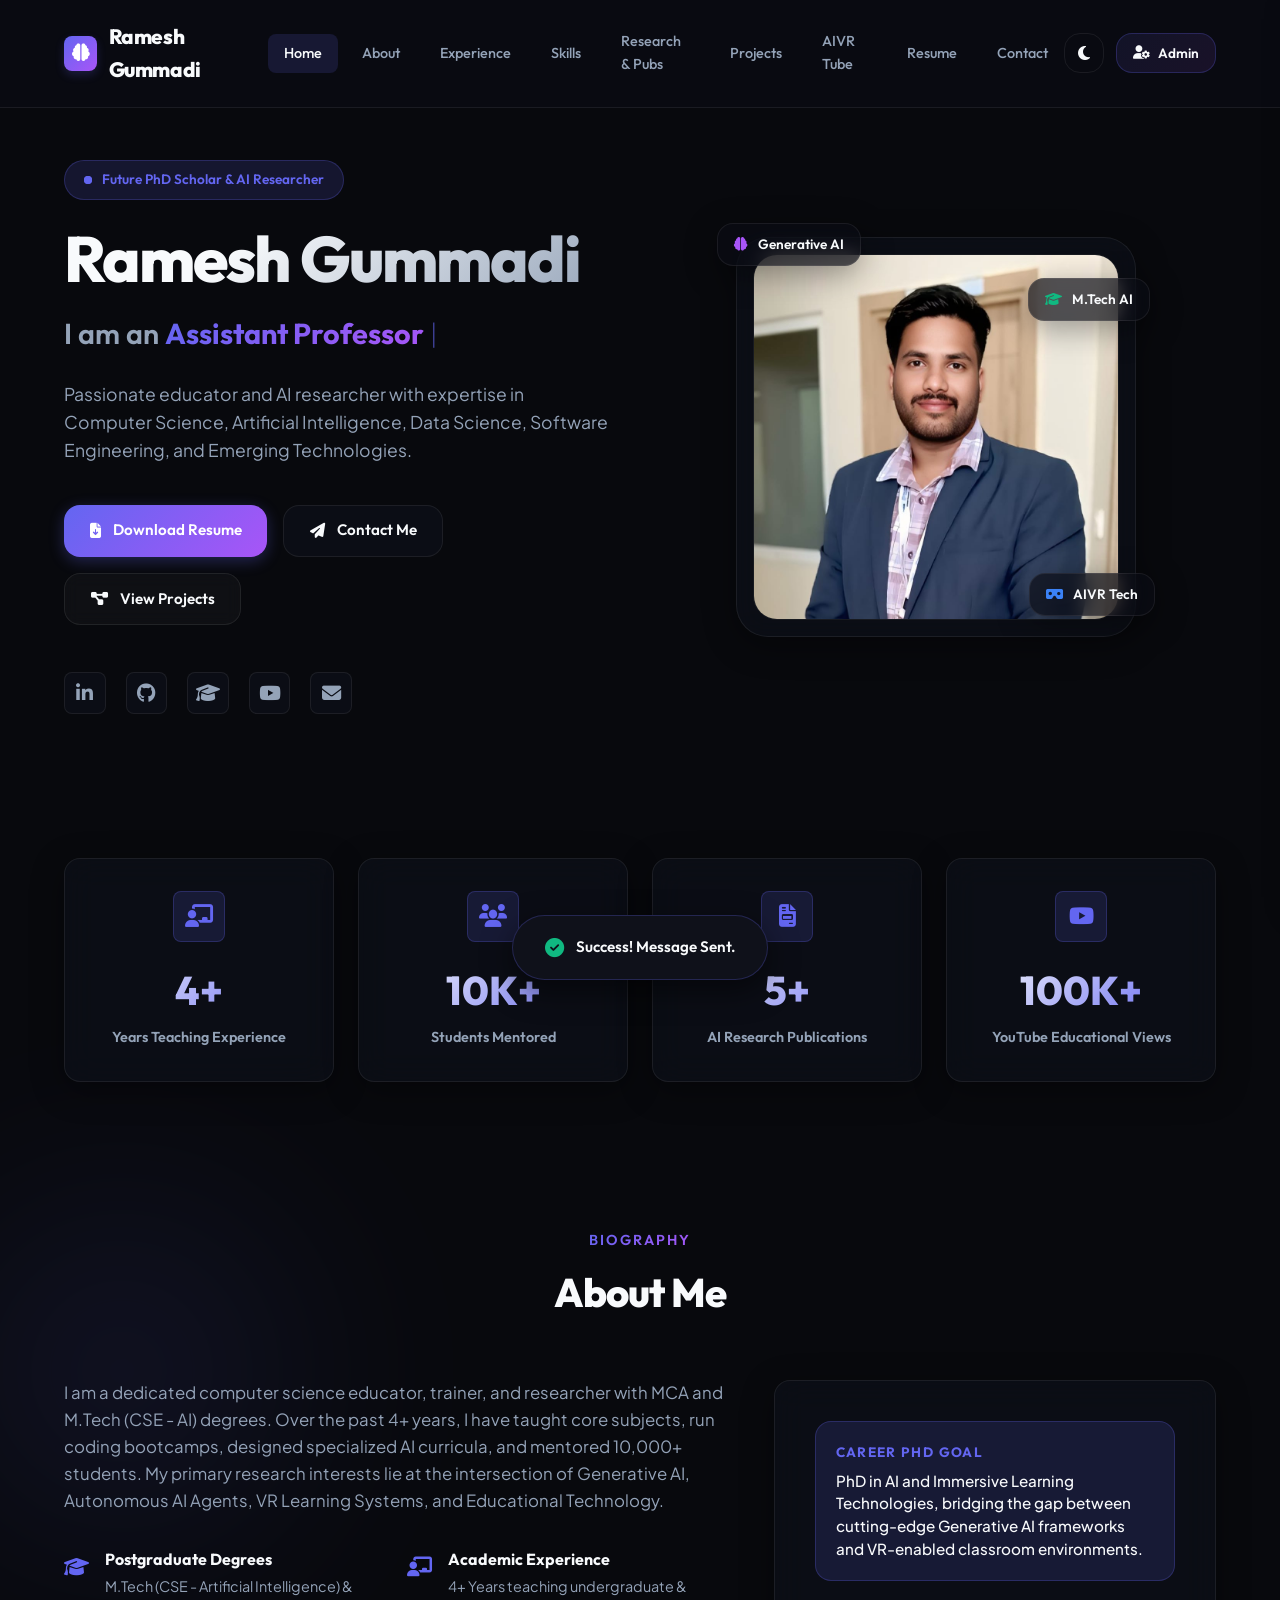
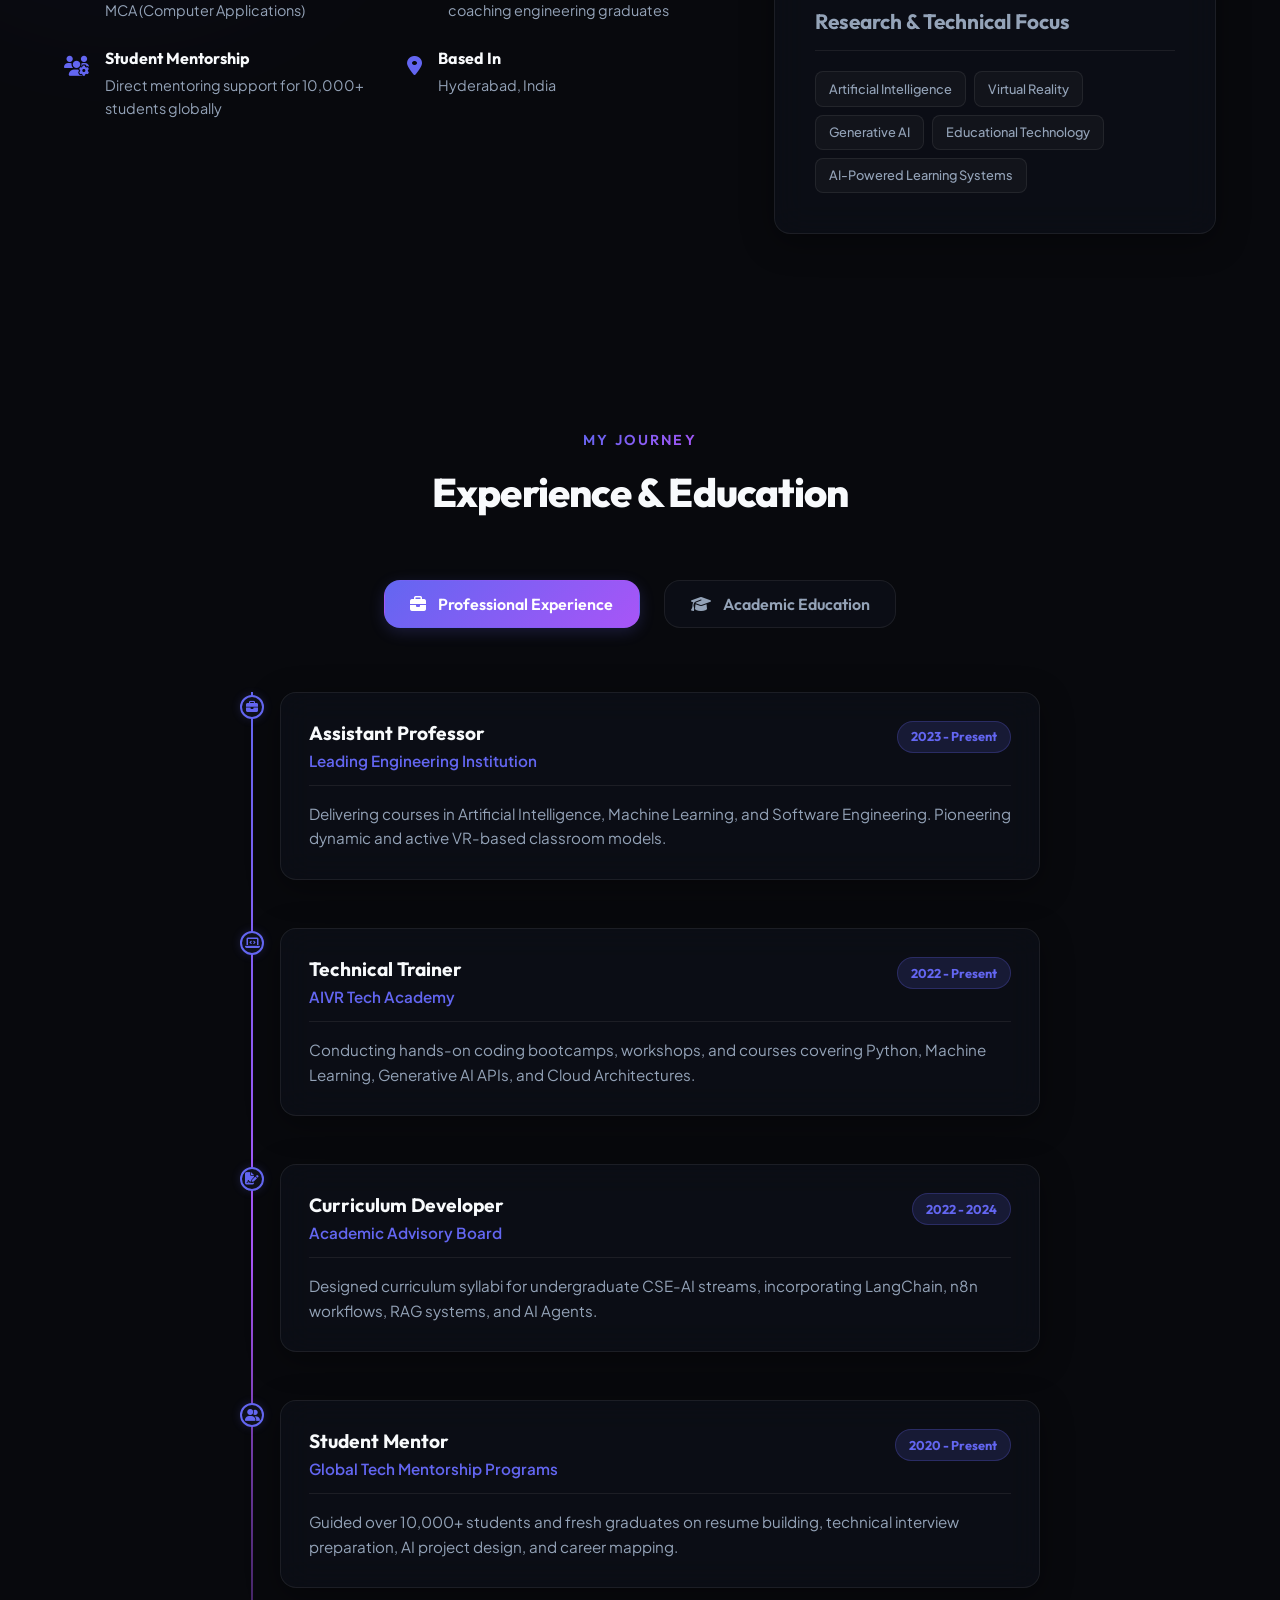
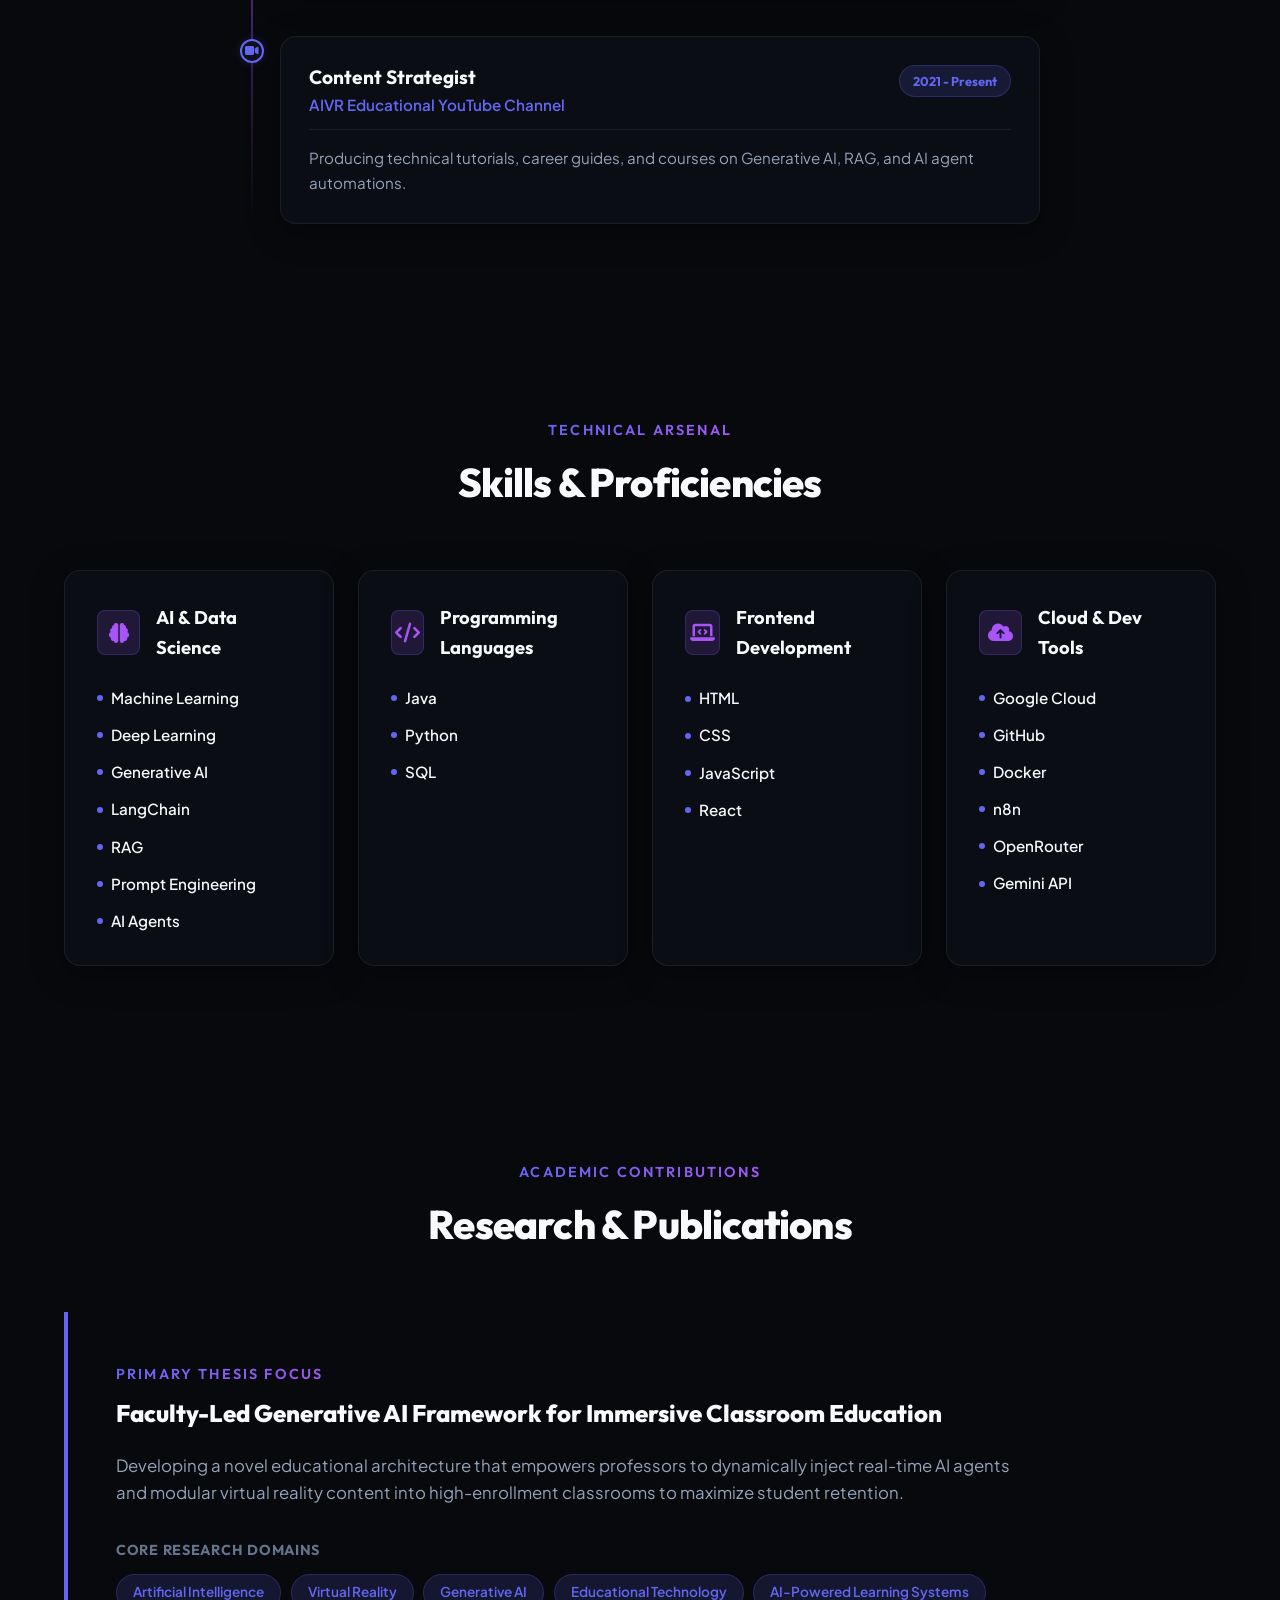
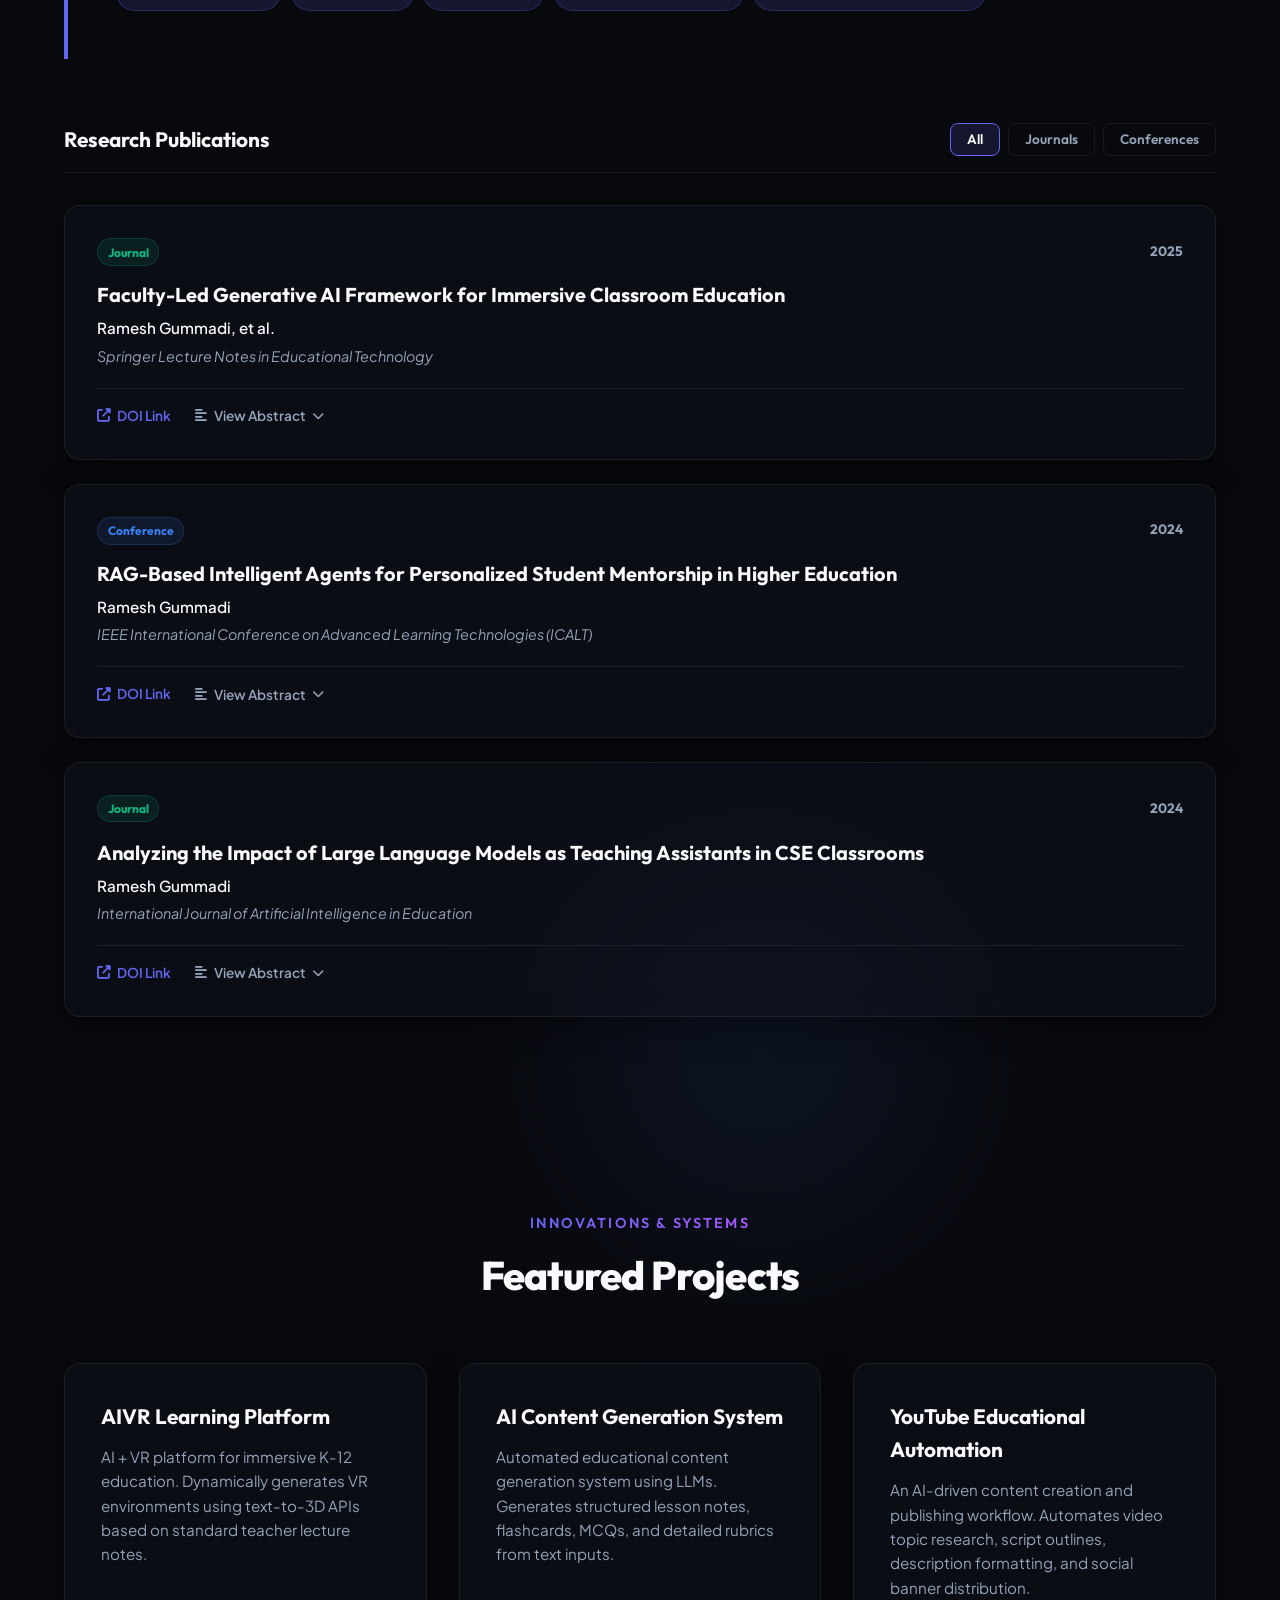
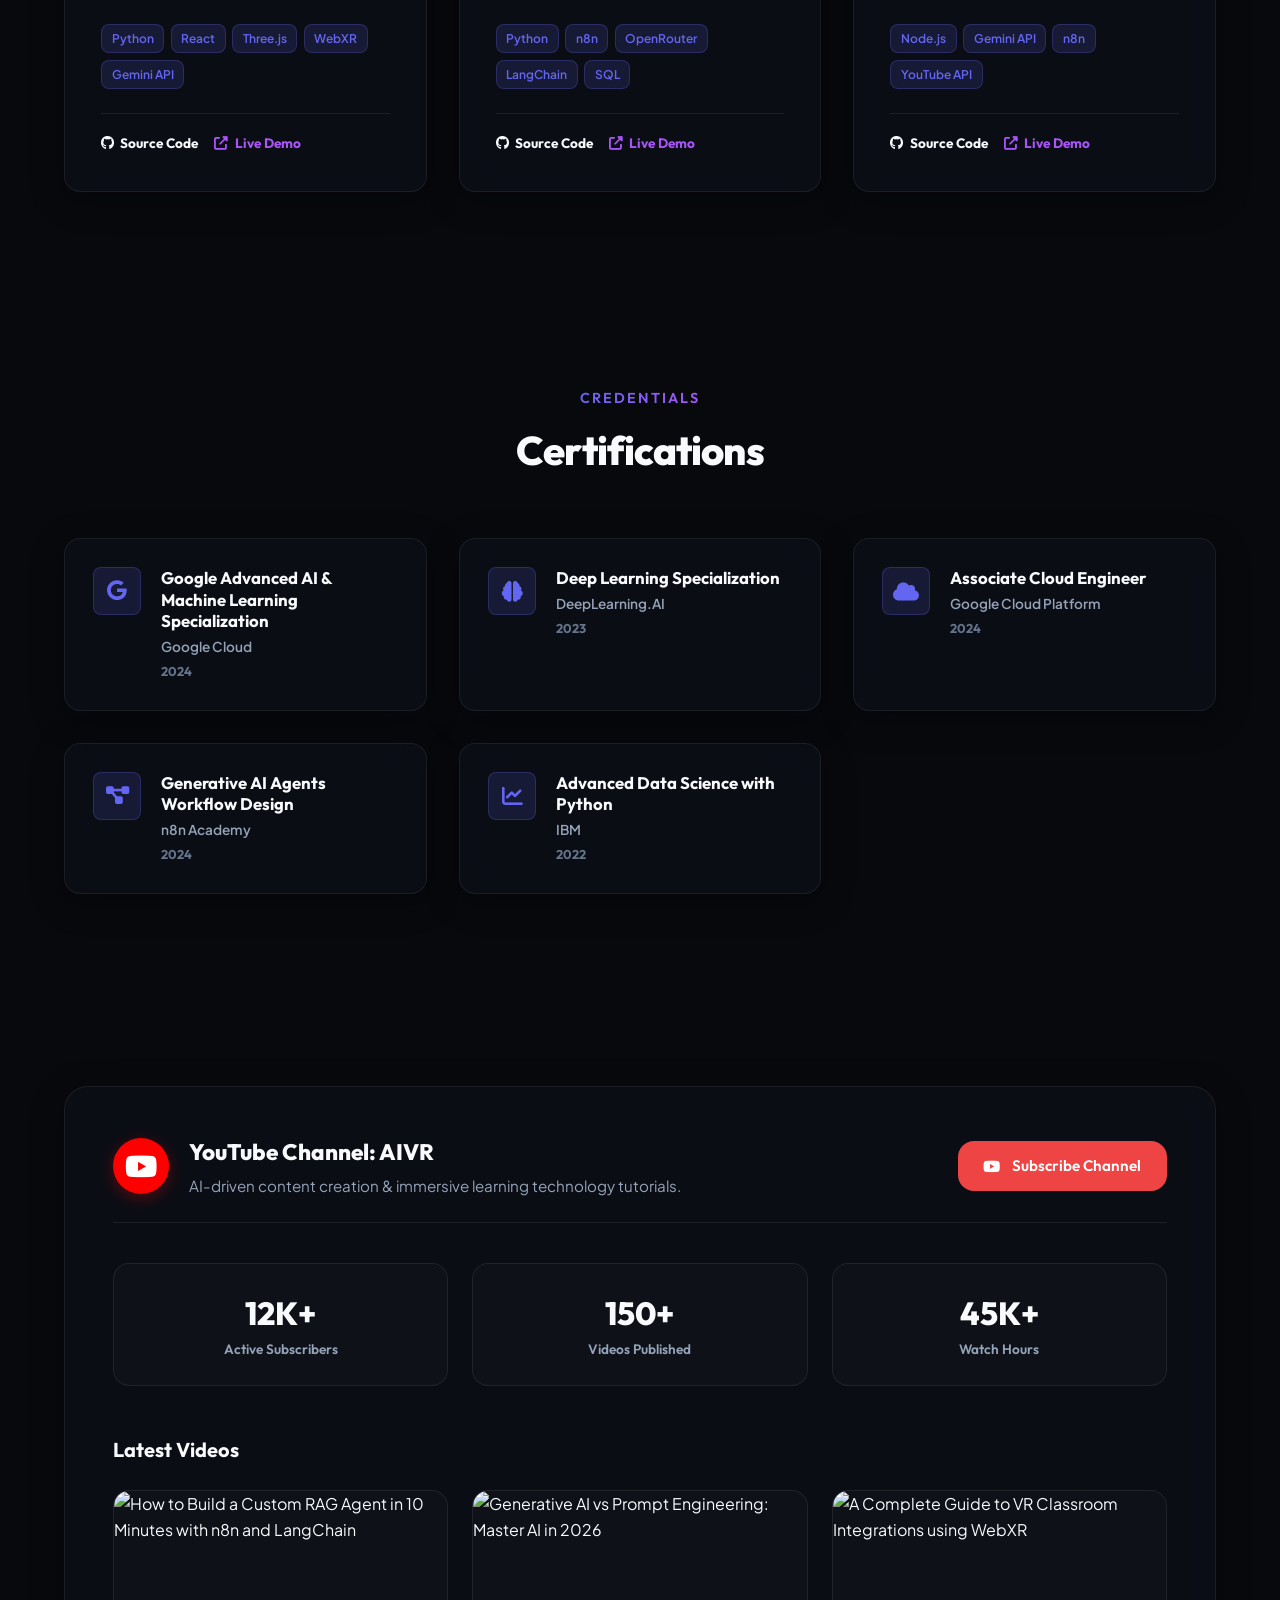
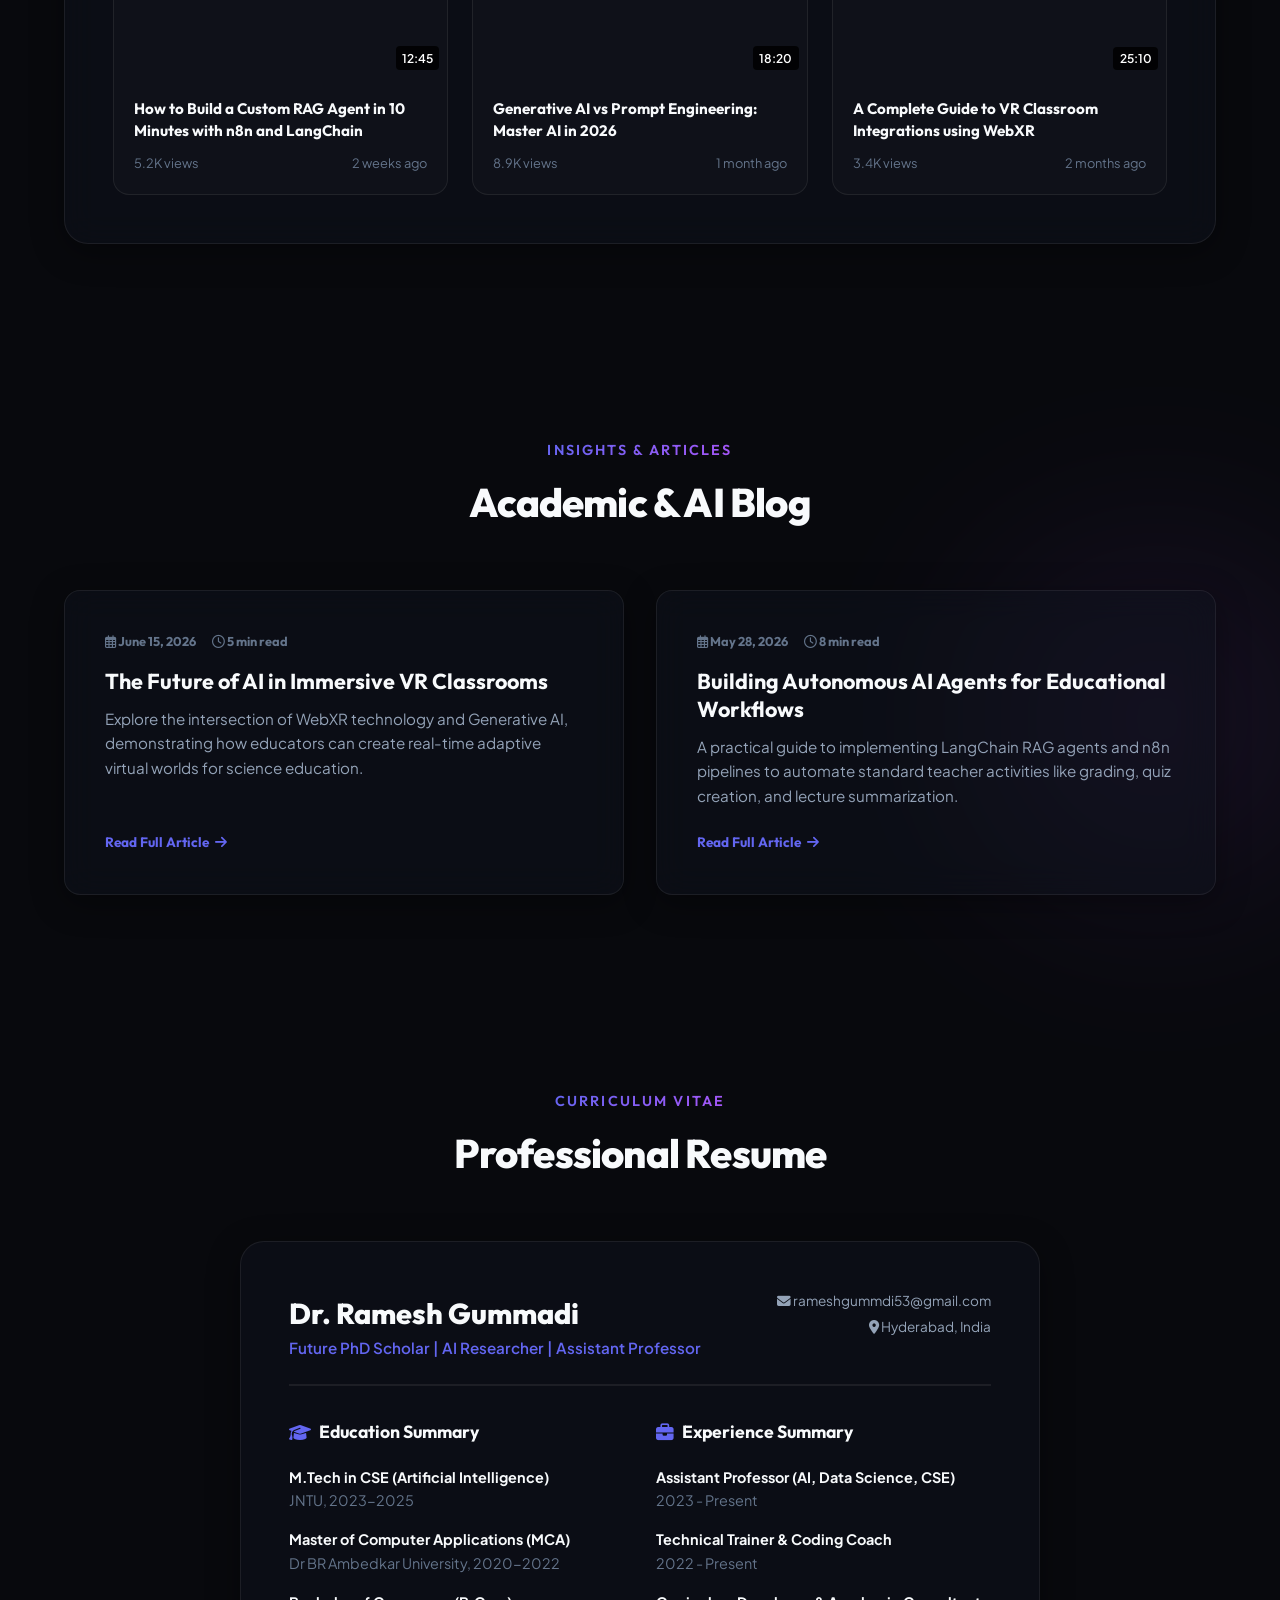
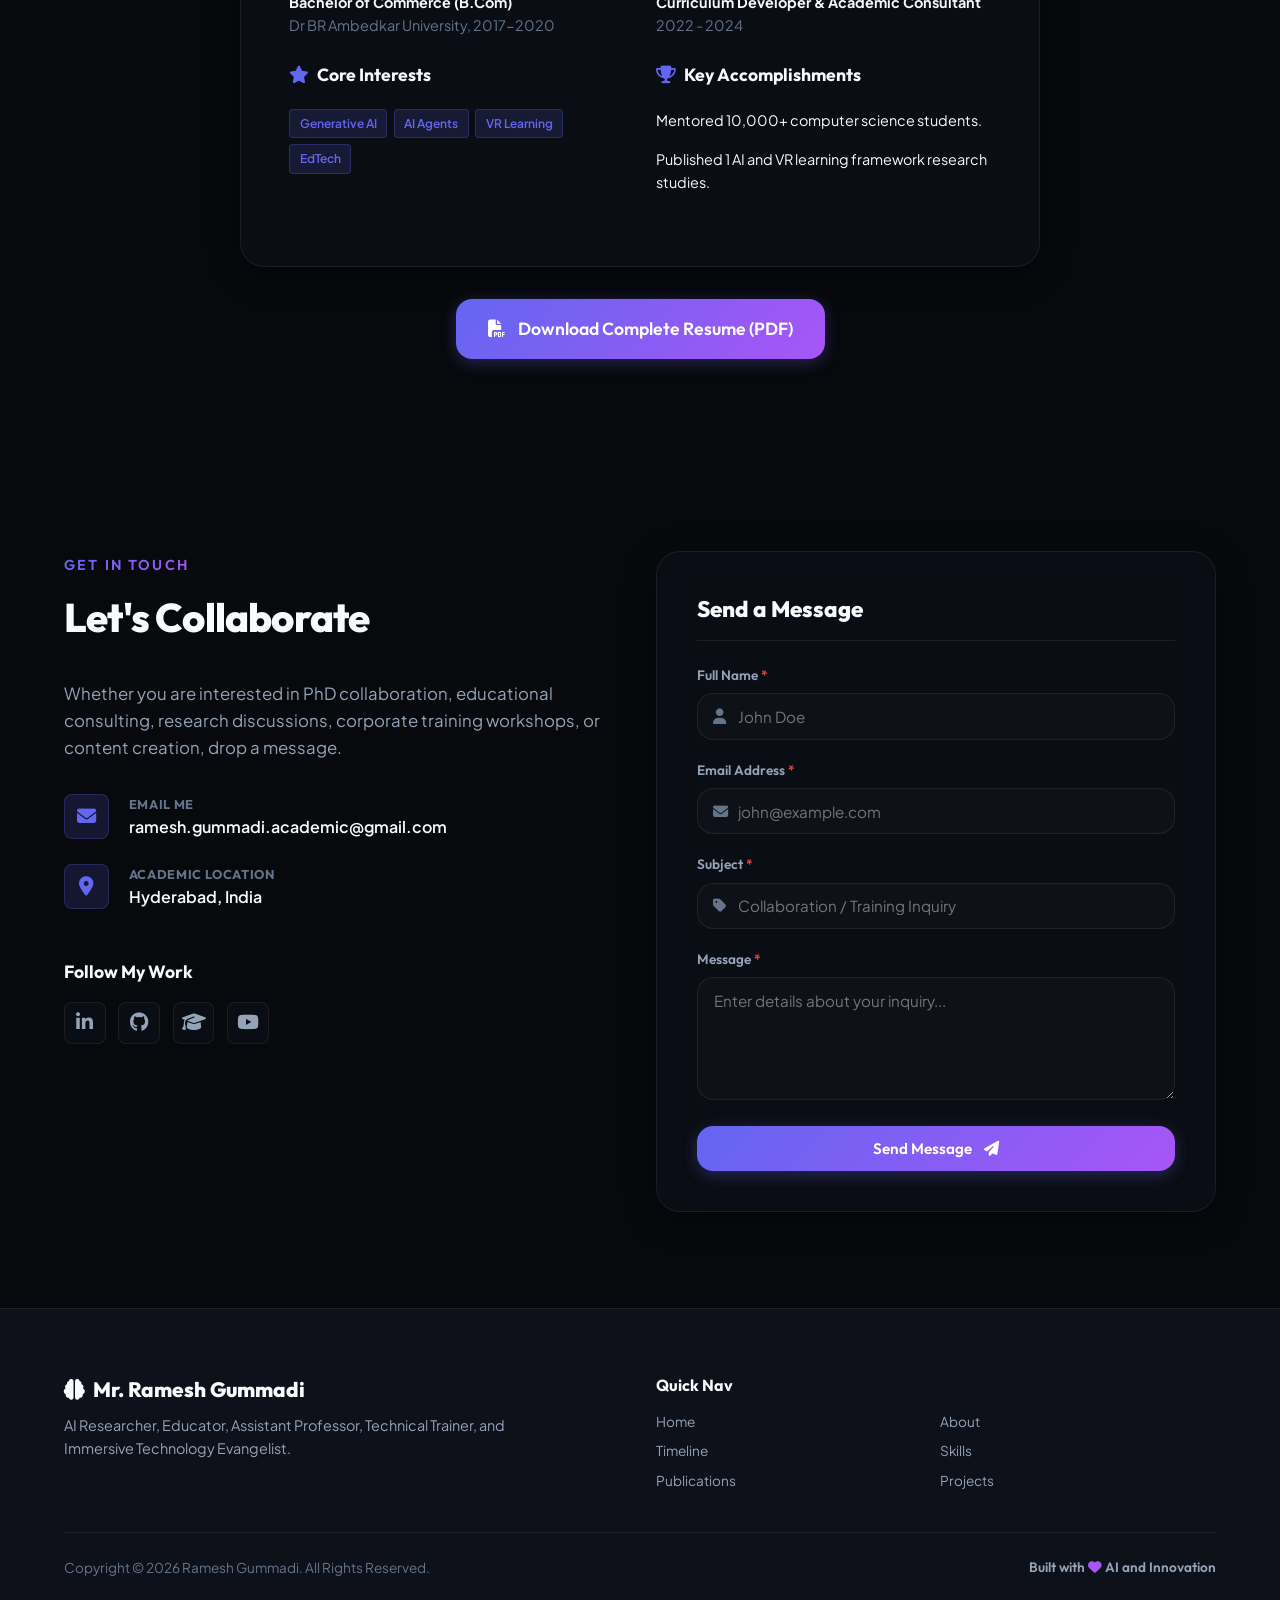
==== commit 36b07dce: "Update index.html" ====
--- a/index.html
+++ b/index.html
@@ -5,24 +5,24 @@
   <meta name="viewport" content="width=device-width, initial-scale=1.0">
   
   <!-- Primary SEO Meta Tags -->
-  <title>Dr. Ramesh Gummadi | AI Researcher & Assistant Professor</title>
-  <meta name="title" content="Dr. Ramesh Gummadi | AI Researcher & Assistant Professor">
+  <title>Mr. Ramesh Gummadi | AI Researcher & Assistant Professor</title>
+  <meta name="title" content="Mr. Ramesh Gummadi | AI Researcher & Assistant Professor">
   <meta name="description" content="Portfolio of Dr. Ramesh Gummadi: Future PhD Scholar, AI Researcher, Assistant Professor, Technical Trainer, and Content Creator. Specializing in AI, VR Learning, and Generative AI.">
   <meta name="keywords" content="Ramesh Gummadi, AI Researcher, Assistant Professor, Future PhD Scholar, Generative AI, AIVR, Immersive Learning, Technical Trainer">
-  <meta name="author" content="Dr. Ramesh Gummadi">
+  <meta name="author" content="Mr. Ramesh Gummadi">
   
   <!-- Open Graph / Facebook -->
   <meta property="og:type" content="website">
   <meta property="og:url" content="https://aivrlearning.in/">
-  <meta property="og:title" content="Dr. Ramesh Gummadi | AI Researcher & Assistant Professor">
-  <meta property="og:description" content="Explore academic research publications, AIVR projects, educational technology insights, and resume of Dr. Ramesh Gummadi.">
+  <meta property="og:title" content="Mr. Ramesh Gummadi | AI Researcher & Assistant Professor">
+  <meta property="og:description" content="Explore academic research publications, AIVR projects, educational technology insights, and resume of Mr. Ramesh Gummadi.">
   <meta property="og:image" content="assets/ram.jpg">
 
   <!-- Twitter -->
   <meta property="twitter:card" content="summary_large_image">
   <meta property="twitter:url" content="https://aivrlearning.in/">
   <meta property="twitter:title" content="Dr. Ramesh Gummadi | AI Researcher & Assistant Professor">
-  <meta property="twitter:description" content="Explore academic research publications, AIVR projects, educational technology insights, and resume of Dr. Ramesh Gummadi.">
+  <meta property="twitter:description" content="Explore academic research publications, AIVR projects, educational technology insights, and resume of Mr. Ramesh Gummadi.">
   <meta property="twitter:image" content="assets/ram.jpg">
 
   <!-- Google Fonts -->
@@ -51,7 +51,7 @@
         },
         {
           "@type": "Organization",
-          "name": "Osmania University"
+          "name": "Dr BR Ambedkar University"
         }
       ],
       "knowsAbout": [
@@ -167,7 +167,7 @@
 
         <div class="hero-image-content">
           <div class="image-glass-frame">
-            <img src="assets/ram.jpg" alt="Dr. Ramesh Gummadi" id="hero-profile-img" class="profile-img">
+            <img src="assets/ram.jpg" alt="Mr. Ramesh Gummadi" id="hero-profile-img" class="profile-img">
             <!-- Floating Interactive Badges -->
             <div class="floating-badge badge-top-left">
               <i class="fas fa-brain text-purple"></i>
@@ -371,7 +371,7 @@
                 <p>Future PhD Scholar | AI Researcher | Assistant Professor</p>
               </div>
               <div class="rm-contact-box">
-                <p><i class="fas fa-envelope"></i> ramesh.gummadi.academic@gmail.com</p>
+                <p><i class="fas fa-envelope"></i> rameshgummdi53@gmail.com</p>
                 <p><i class="fas fa-map-marker-alt"></i> Hyderabad, India</p>
               </div>
             </div>
@@ -381,9 +381,9 @@
               <div class="rm-col-left">
                 <h5 class="rm-section-title"><i class="fas fa-graduation-cap"></i> Education Summary</h5>
                 <ul class="rm-list">
-                  <li><strong>M.Tech in CSE (Artificial Intelligence)</strong><br><span class="text-muted">JNTU, 2021-2023</span></li>
-                  <li><strong>Master of Computer Applications (MCA)</strong><br><span class="text-muted">Osmania University, 2018-2021</span></li>
-                  <li><strong>Bachelor of Commerce (B.Com)</strong><br><span class="text-muted">Kakatiya University, 2015-2018</span></li>
+                  <li><strong>M.Tech in CSE (Artificial Intelligence)</strong><br><span class="text-muted">JNTU, 2023-2025</span></li>
+                  <li><strong>Master of Computer Applications (MCA)</strong><br><span class="text-muted">Dr BR Ambedkar University, 2020-2022</span></li>
+                  <li><strong>Bachelor of Commerce (B.Com)</strong><br><span class="text-muted">Dr BR Ambedkar University, 2017-2020</span></li>
                 </ul>
 
                 <h5 class="rm-section-title"><i class="fas fa-star"></i> Core Interests</h5>
@@ -406,7 +406,7 @@
                 <h5 class="rm-section-title"><i class="fas fa-trophy"></i> Key Accomplishments</h5>
                 <ul class="rm-list">
                   <li>Mentored 10,000+ computer science students.</li>
-                  <li>Published 5+ AI and VR learning framework research studies.</li>
+                  <li>Published 1 AI and VR learning framework research studies.</li>
                 </ul>
               </div>
             </div>
@@ -510,7 +510,7 @@
     <div class="container footer-content">
       <div class="footer-top grid-2">
         <div class="footer-branding">
-          <h4><i class="fas fa-brain"></i> Dr. Ramesh Gummadi</h4>
+          <h4><i class="fas fa-brain"></i> Mr. Ramesh Gummadi</h4>
           <p>AI Researcher, Educator, Assistant Professor, Technical Trainer, and Immersive Technology Evangelist.</p>
         </div>
         <div class="footer-quick-links">
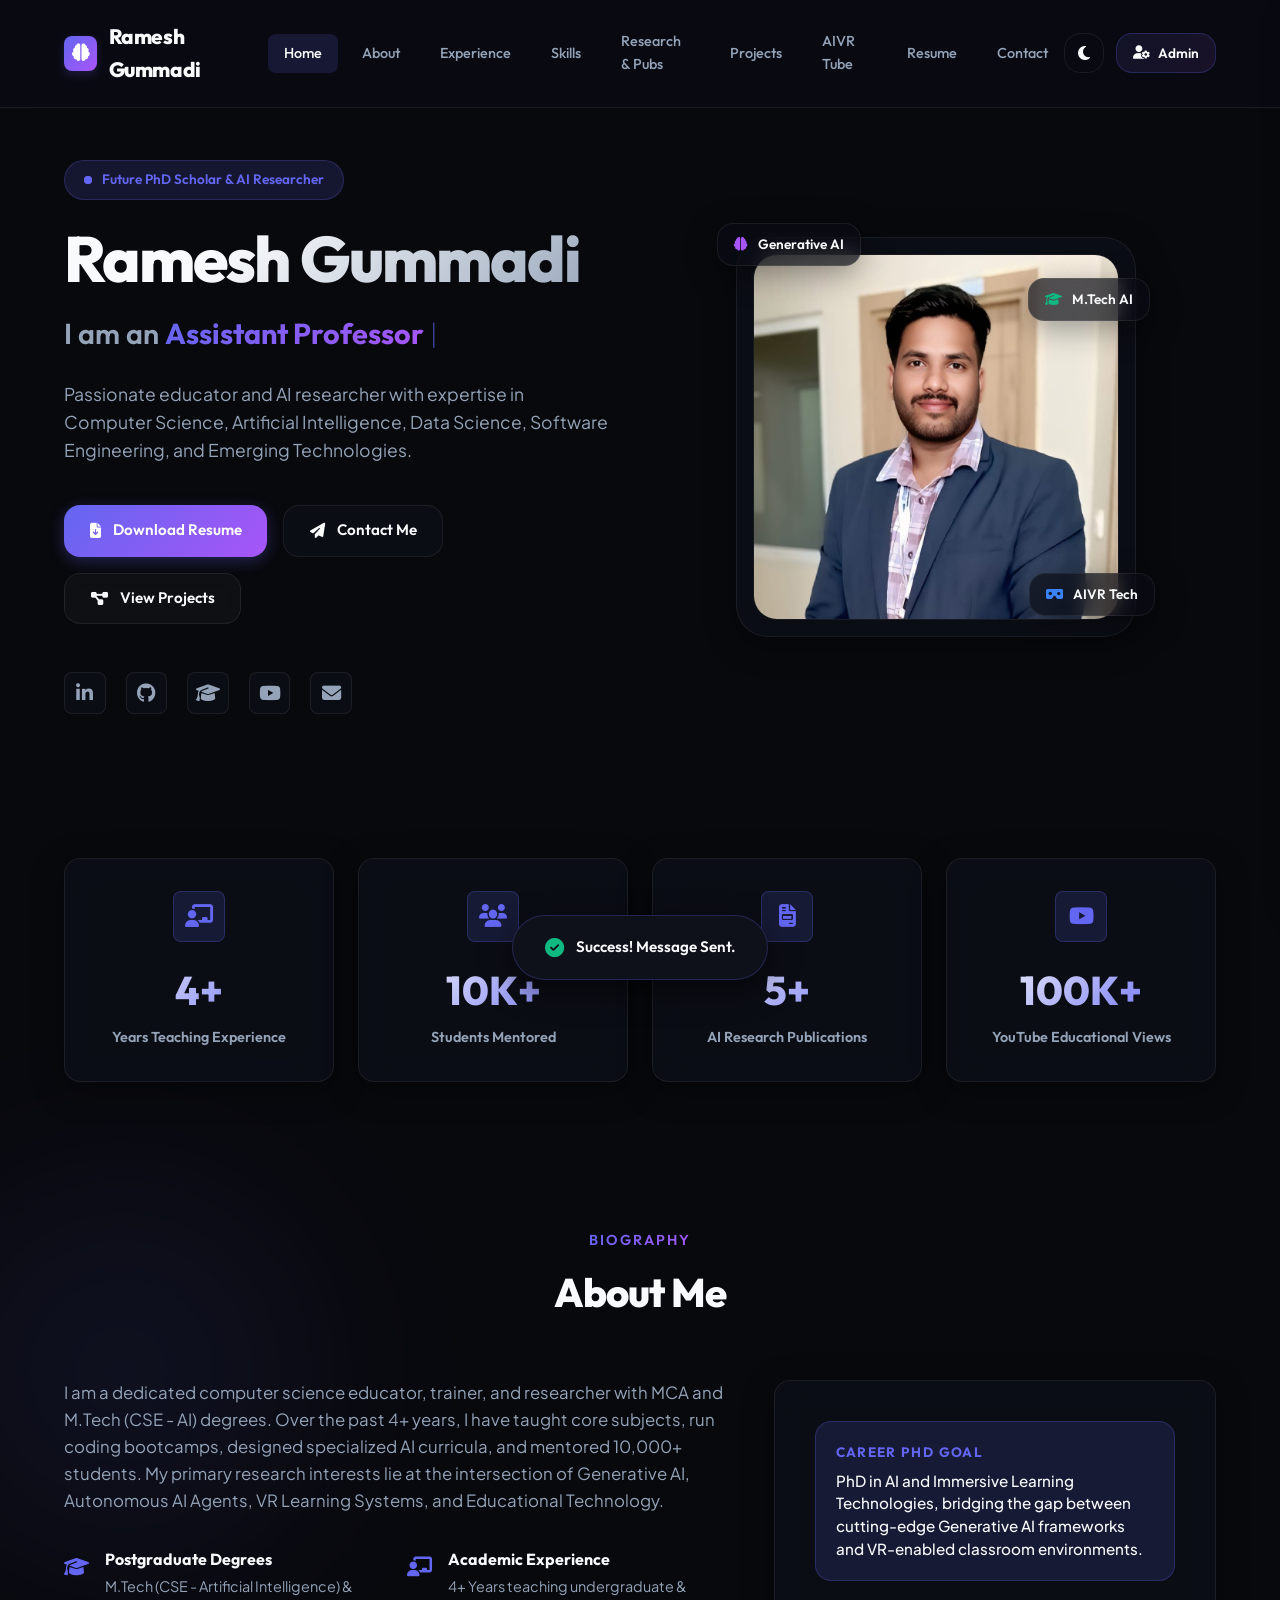
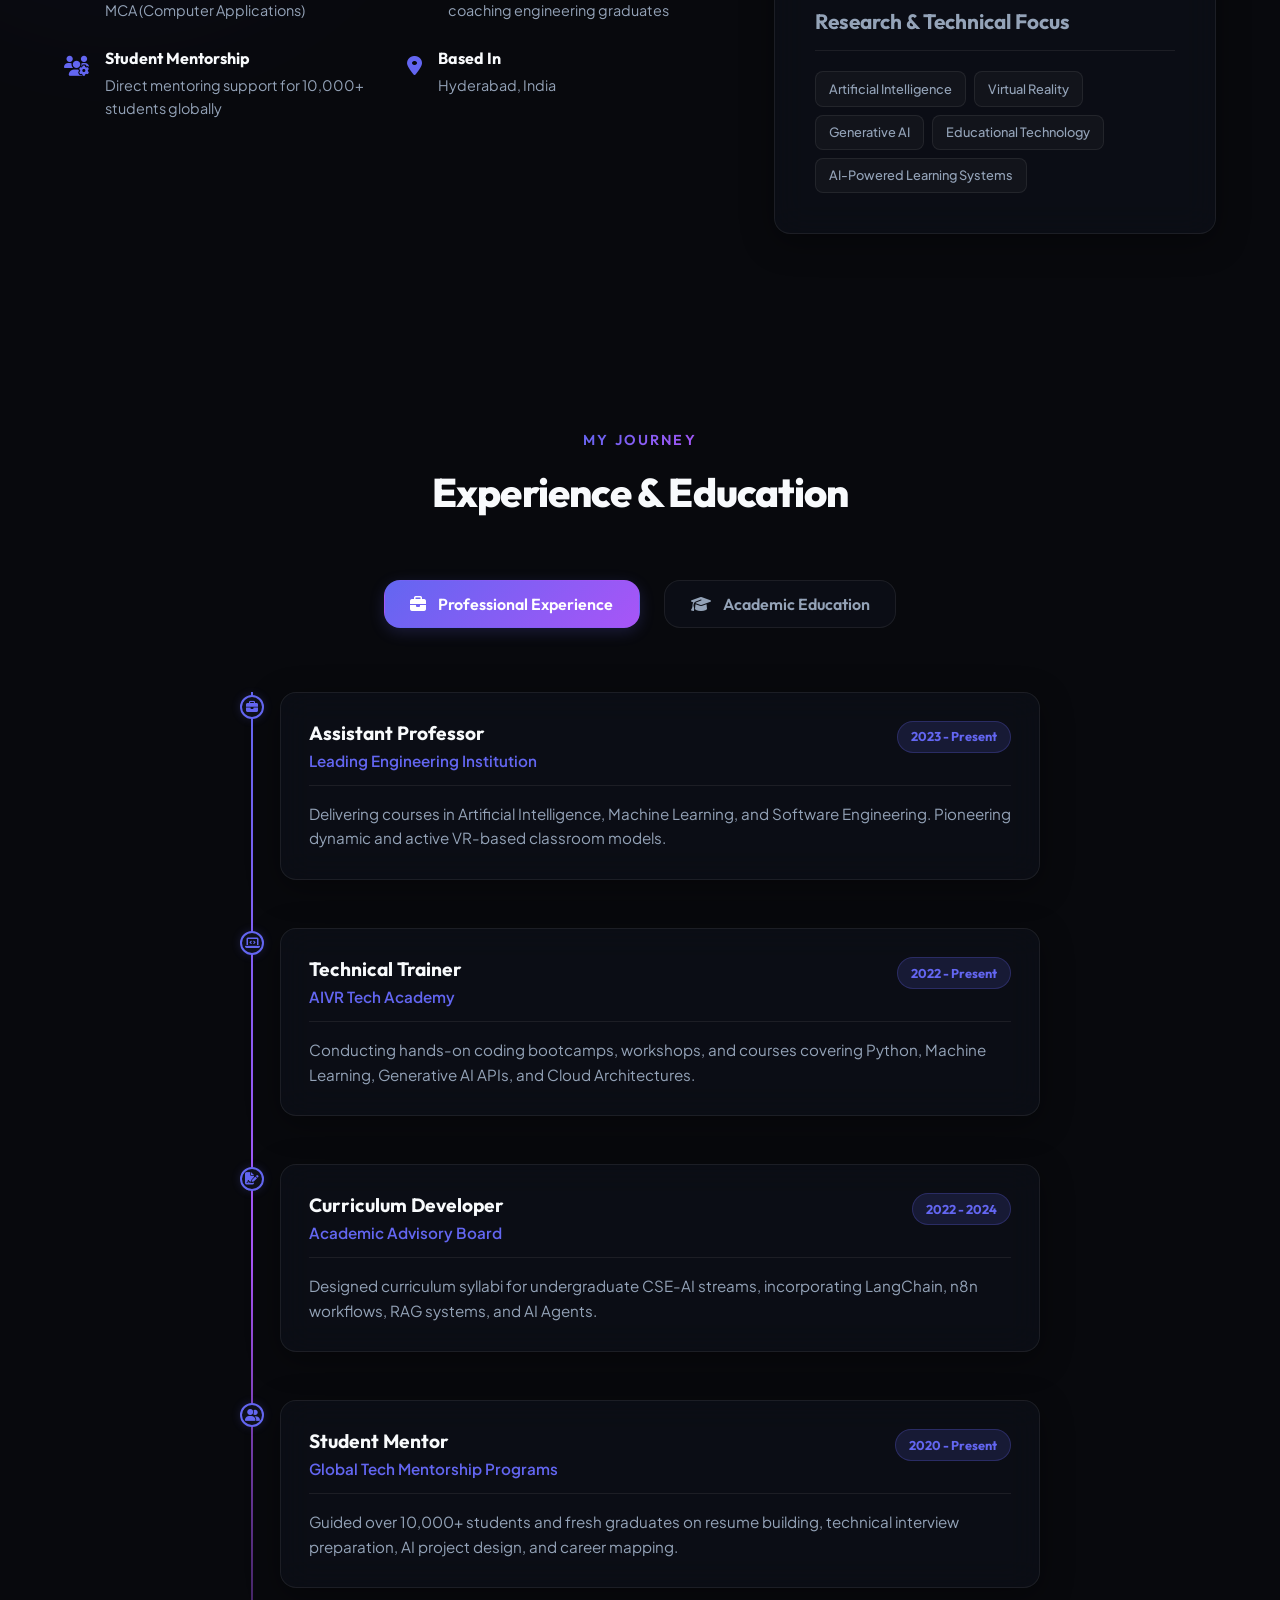
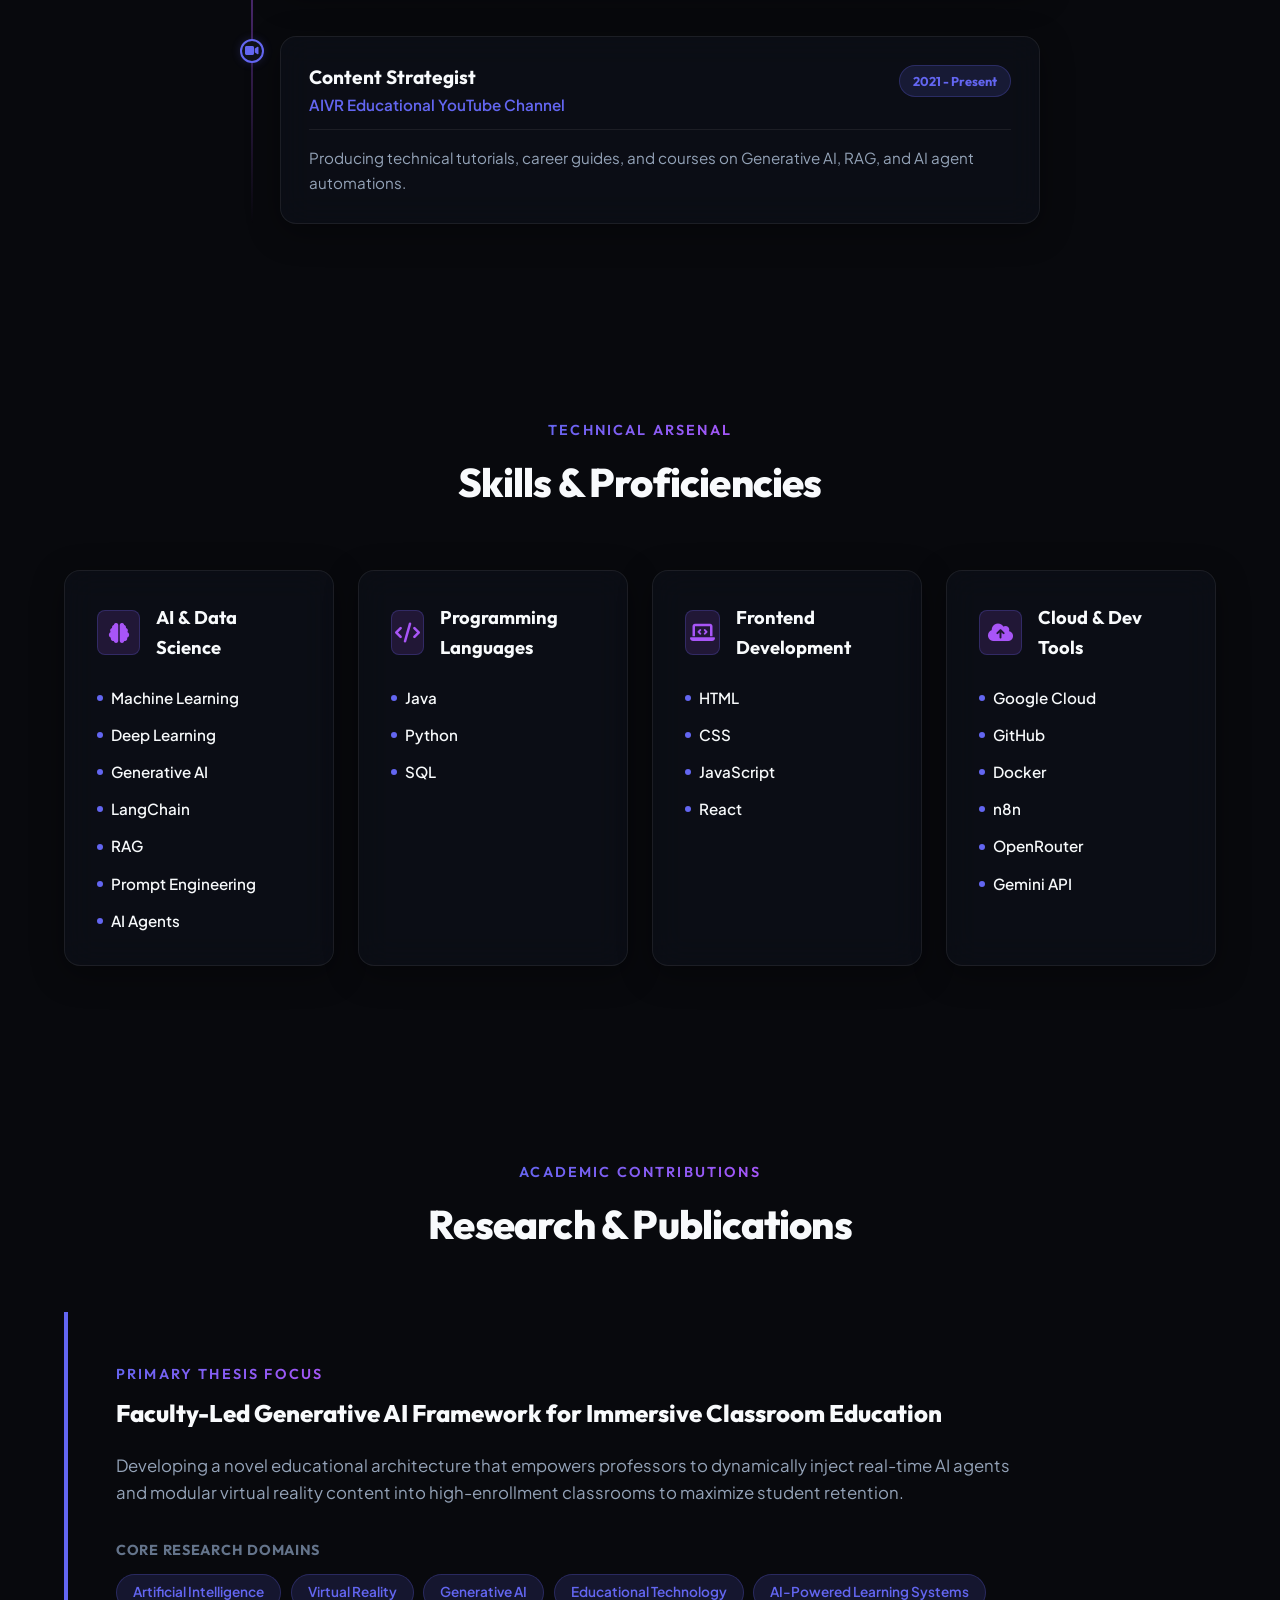
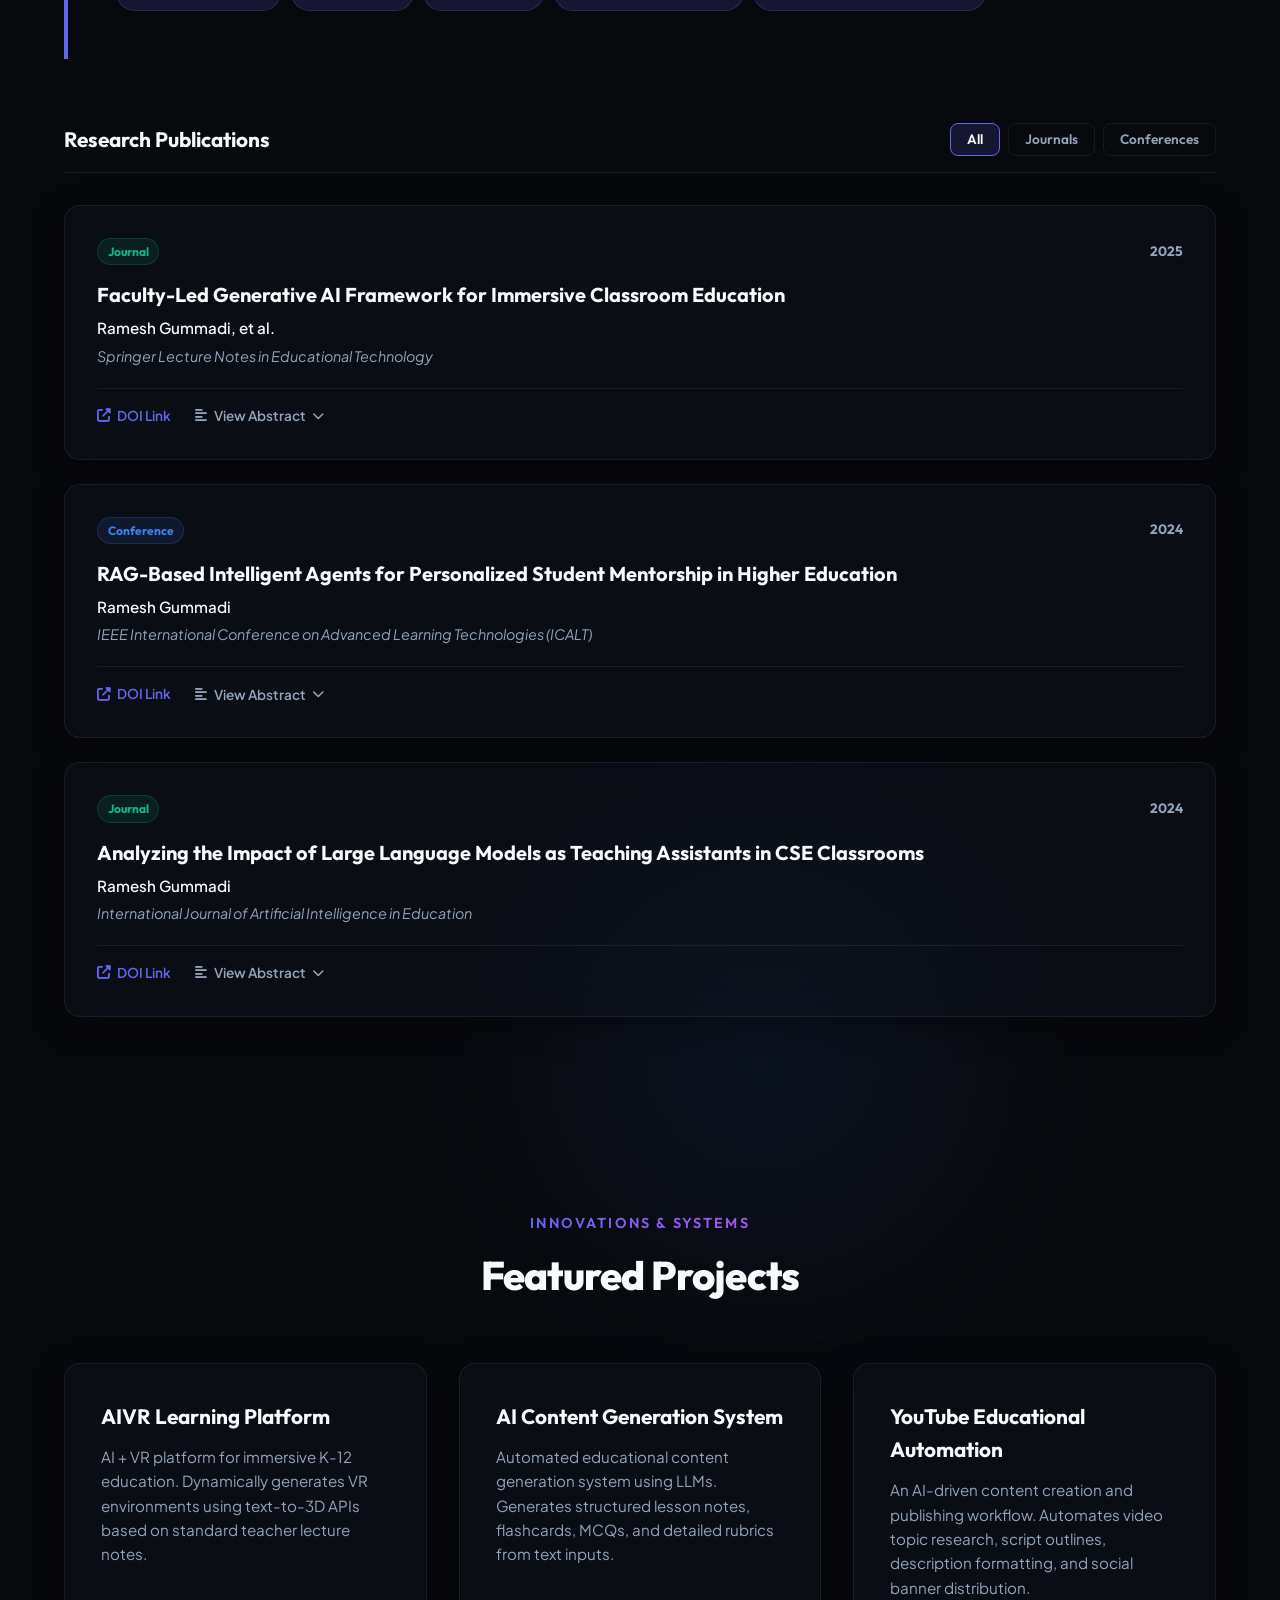
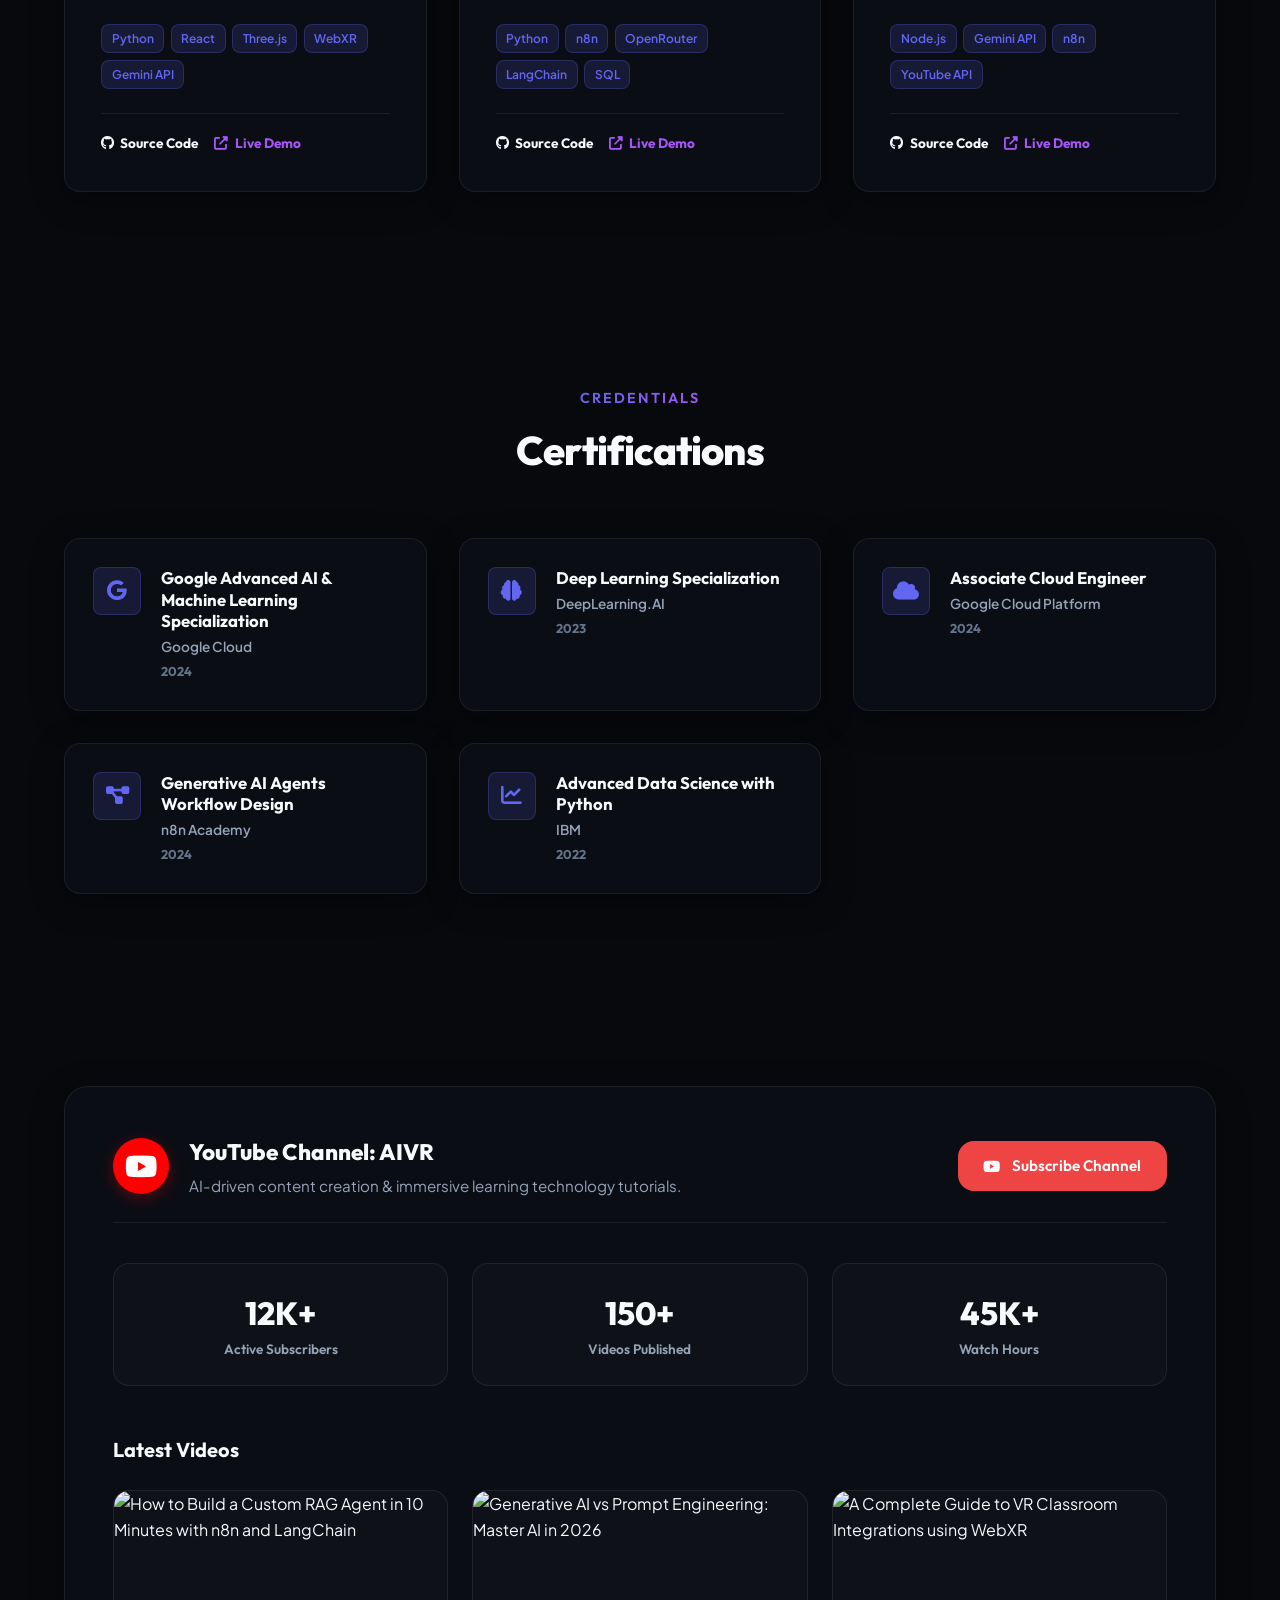
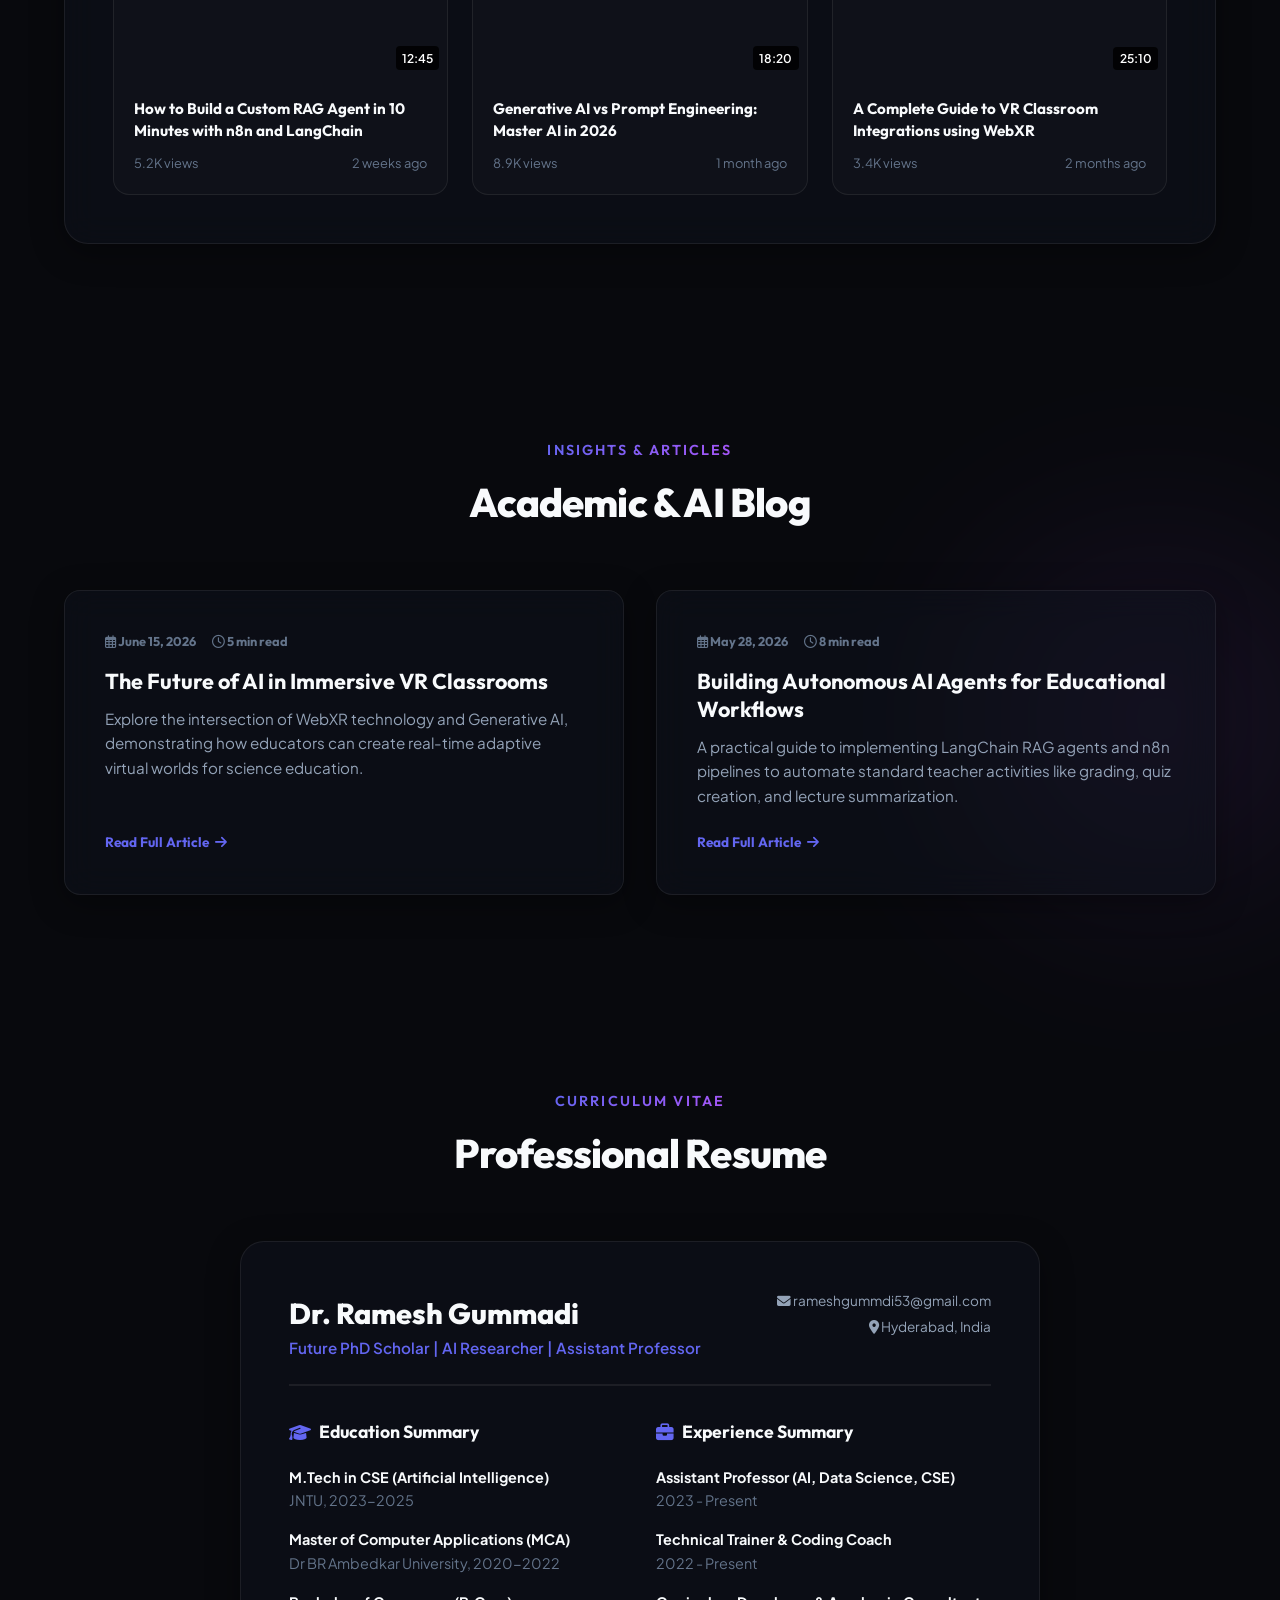
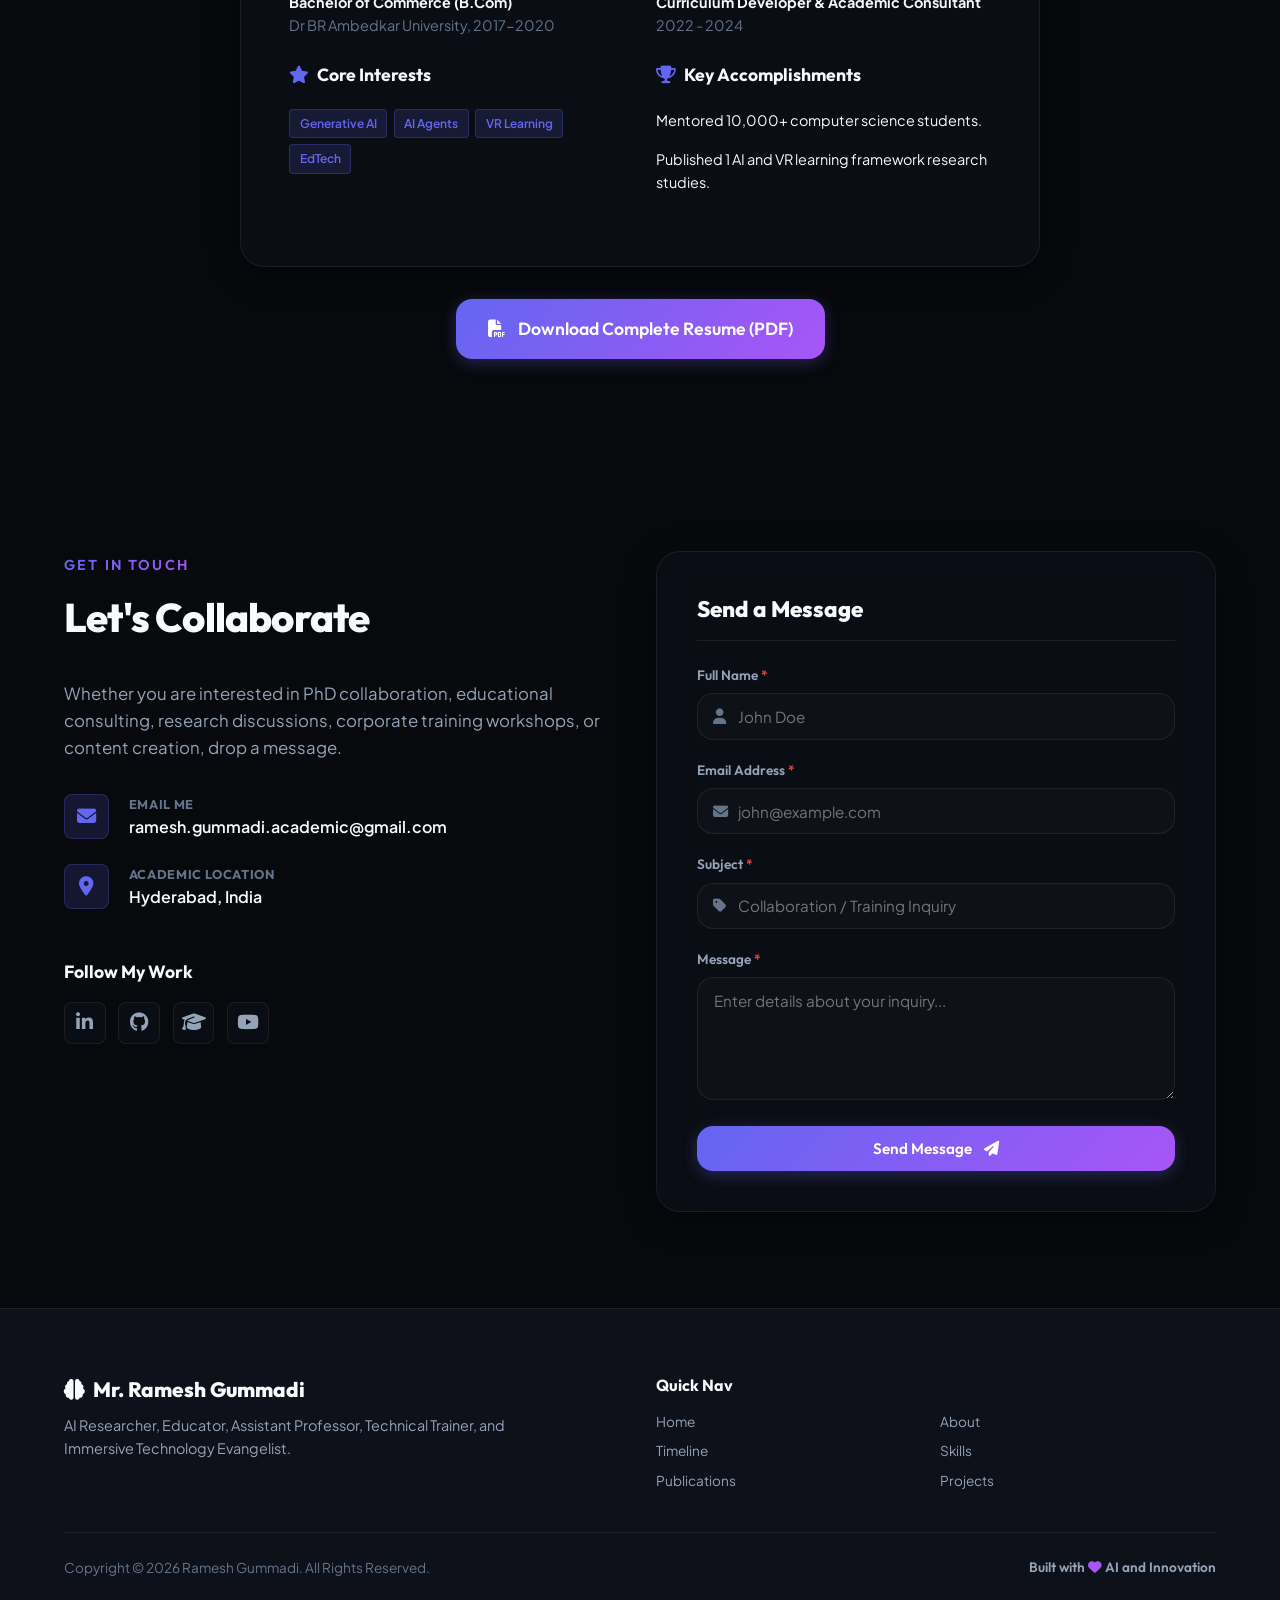
==== commit 33df2f1c: "Update index.html" ====
--- a/index.html
+++ b/index.html
@@ -554,7 +554,7 @@
         <div class="auth-box">
           <div class="auth-icon"><i class="fas fa-lock"></i></div>
           <h4>Enter Admin Credentials</h4>
-          <p>Enter the security password to unlock live editing capabilities. (Default: <code>admin123</code>)</p>
+          <p>Enter the security password to unlock live editing capabilities. </p>
           <div class="form-group">
             <input type="password" id="admin-password" placeholder="Password" class="form-control-large">
             <span class="auth-error-msg" id="auth-error">Incorrect password. Please try again.</span>
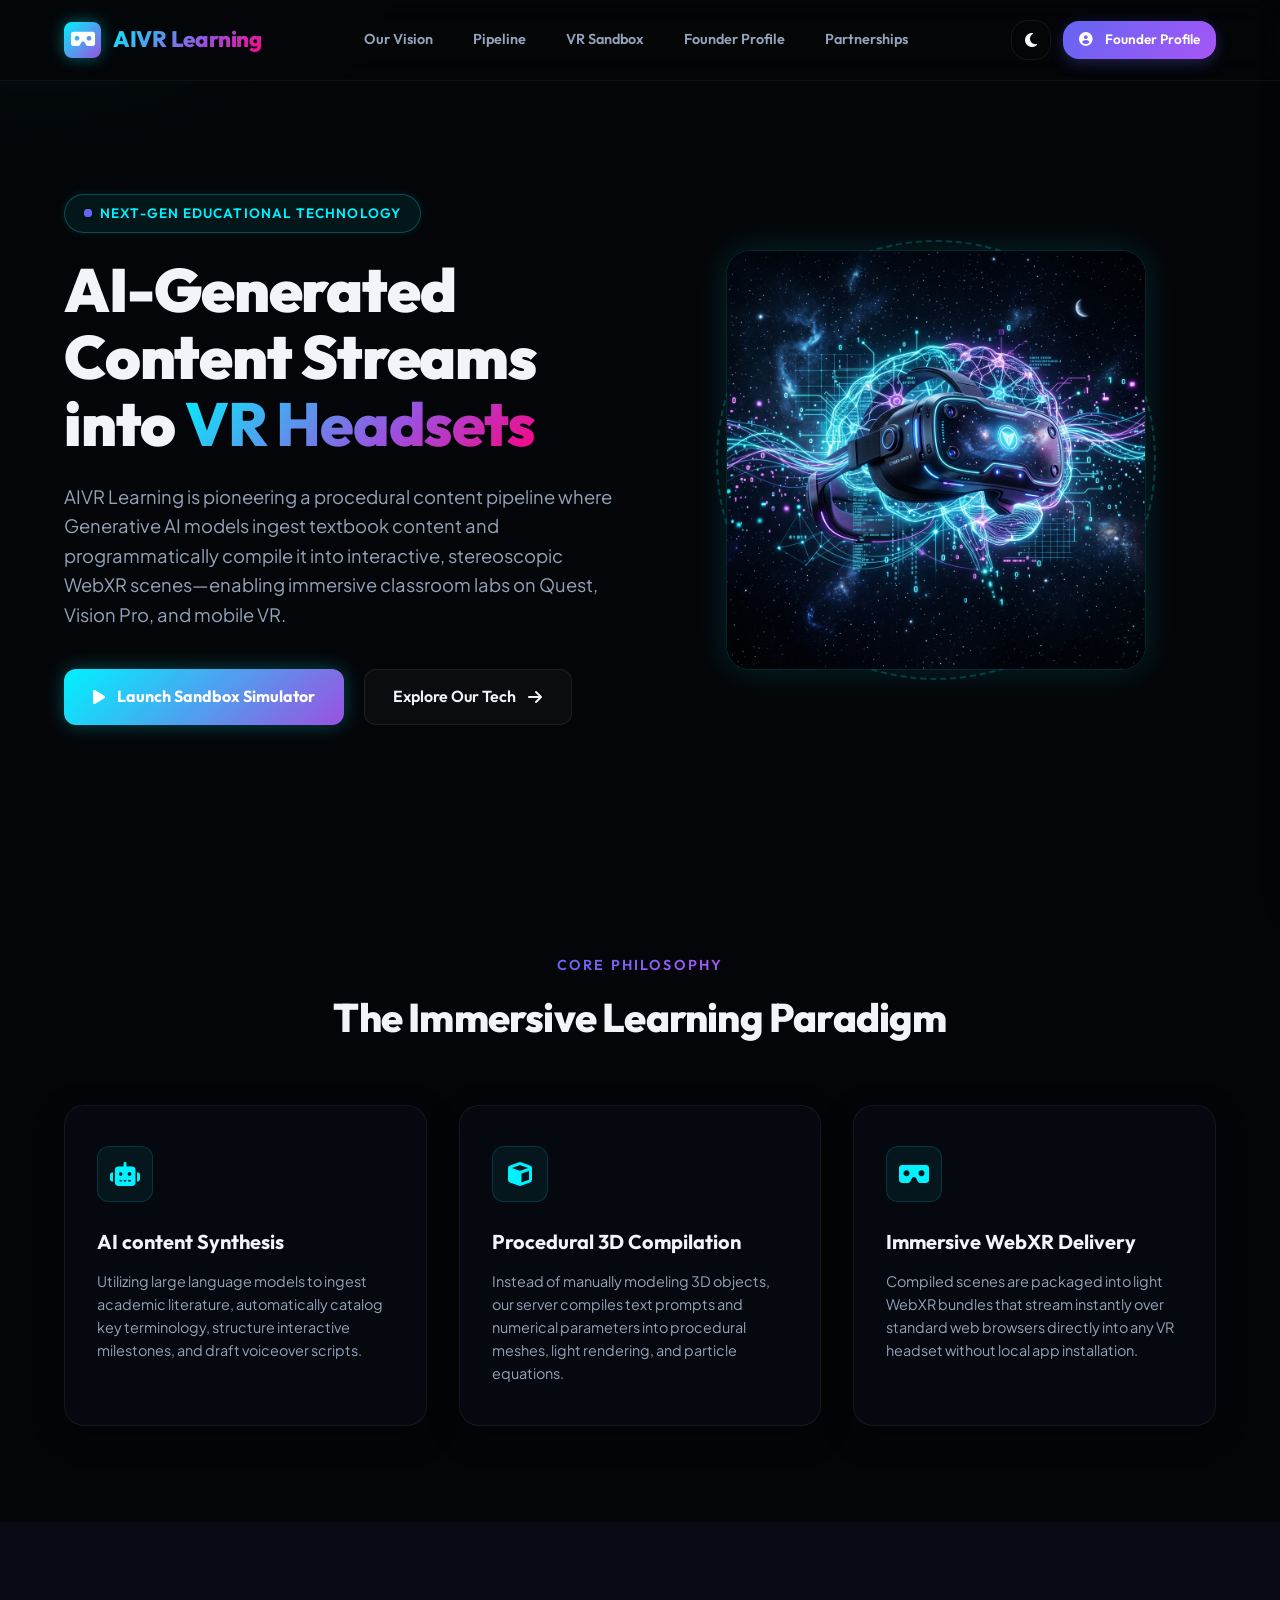
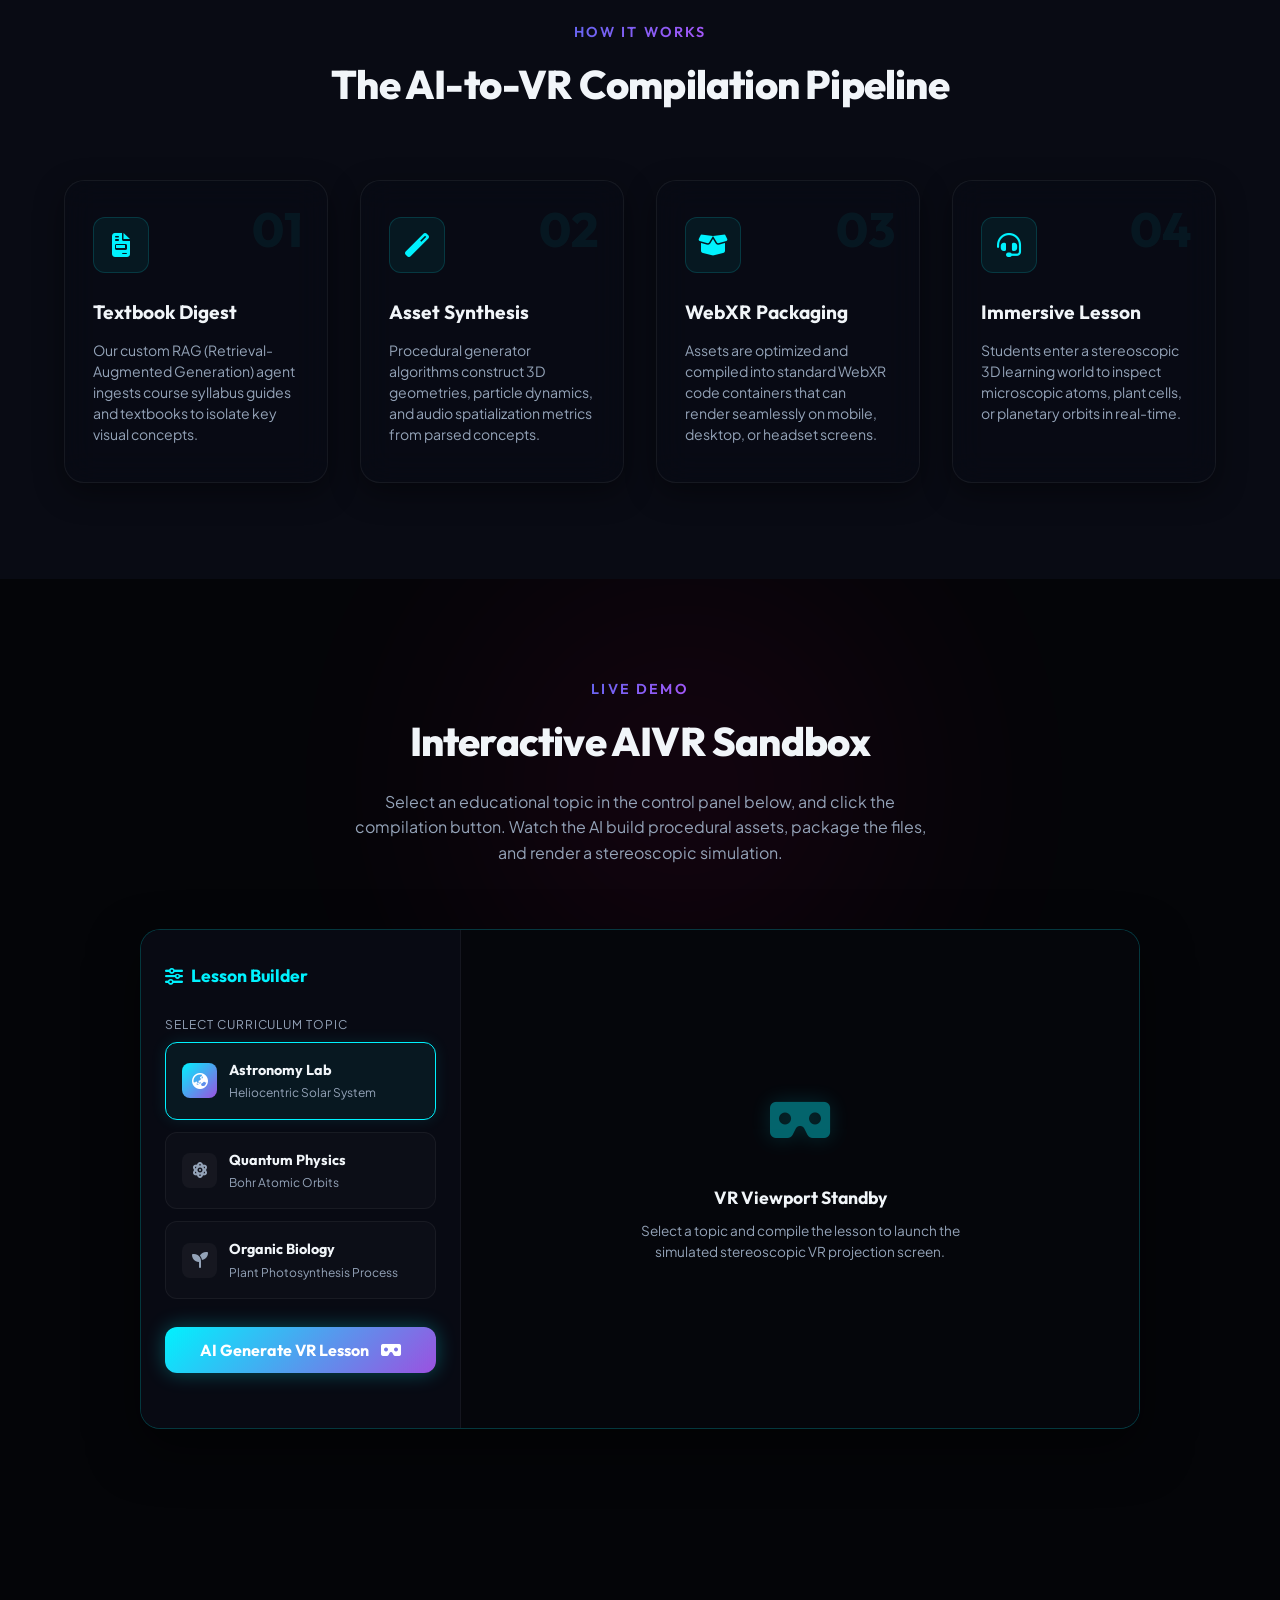
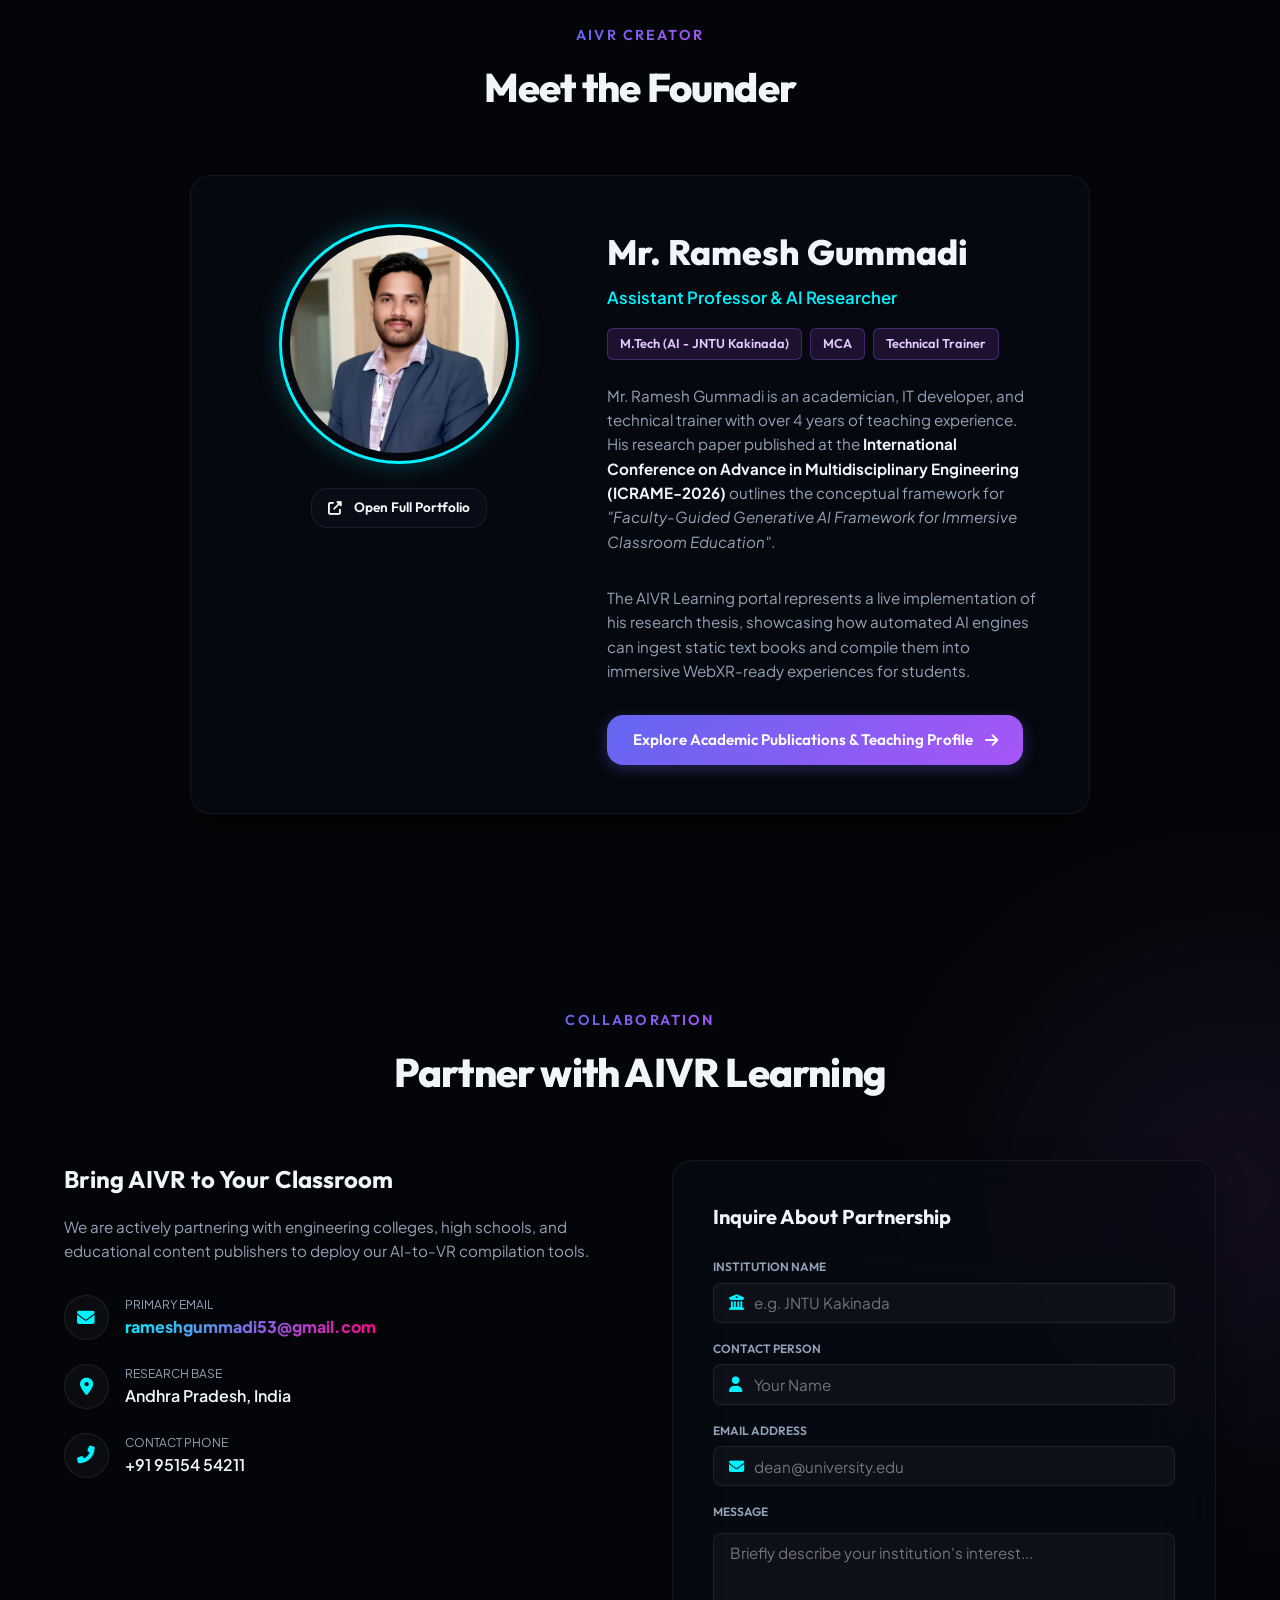
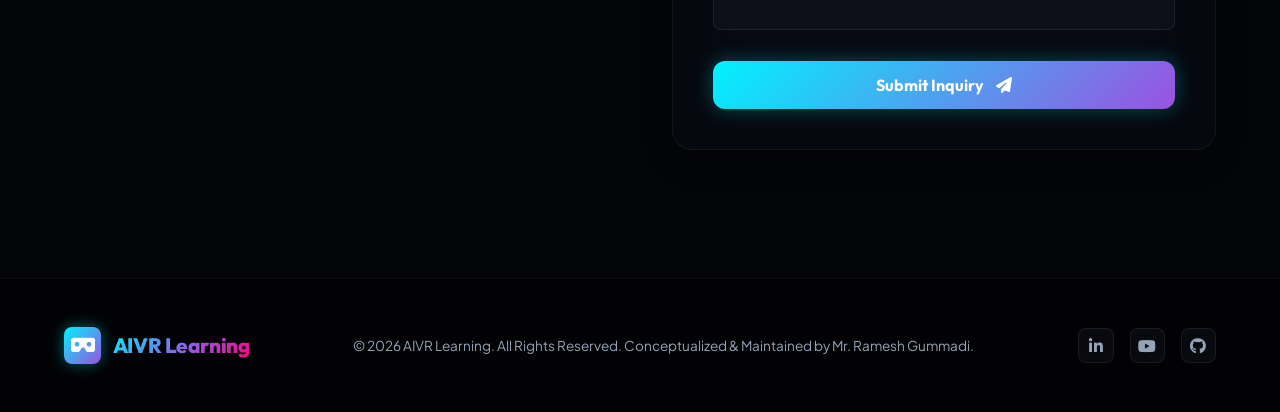
==== commit 43cf2180: "Add files via upload" ====
--- a/index.html
+++ b/index.html
@@ -5,92 +5,58 @@
   <meta name="viewport" content="width=device-width, initial-scale=1.0">
   
   <!-- Primary SEO Meta Tags -->
-  <title>Mr. Ramesh Gummadi | AI Researcher & Assistant Professor</title>
-  <meta name="title" content="Mr. Ramesh Gummadi | AI Researcher & Assistant Professor">
-  <meta name="description" content="Portfolio of Dr. Ramesh Gummadi: Future PhD Scholar, AI Researcher, Assistant Professor, Technical Trainer, and Content Creator. Specializing in AI, VR Learning, and Generative AI.">
-  <meta name="keywords" content="Ramesh Gummadi, AI Researcher, Assistant Professor, Future PhD Scholar, Generative AI, AIVR, Immersive Learning, Technical Trainer">
+  <title>AIVR Learning | AI-Generated Content for Immersive VR Classrooms</title>
+  <meta name="title" content="AIVR Learning | AI-Generated Content for Immersive VR Classrooms">
+  <meta name="description" content="AIVR Learning bridges Generative AI and Virtual Reality to create dynamic, immersive educational experiences. Discover our AI-to-VR content compilation pipeline.">
+  <meta name="keywords" content="AIVR, AI, VR, Immersive Learning, Virtual Reality Classrooms, Ramesh Gummadi, Generative AI, Education Technology">
   <meta name="author" content="Mr. Ramesh Gummadi">
-  
+
   <!-- Open Graph / Facebook -->
   <meta property="og:type" content="website">
   <meta property="og:url" content="https://aivrlearning.in/">
-  <meta property="og:title" content="Mr. Ramesh Gummadi | AI Researcher & Assistant Professor">
-  <meta property="og:description" content="Explore academic research publications, AIVR projects, educational technology insights, and resume of Mr. Ramesh Gummadi.">
-  <meta property="og:image" content="assets/ram.jpg">
-
-  <!-- Twitter -->
-  <meta property="twitter:card" content="summary_large_image">
-  <meta property="twitter:url" content="https://aivrlearning.in/">
-  <meta property="twitter:title" content="Dr. Ramesh Gummadi | AI Researcher & Assistant Professor">
-  <meta property="twitter:description" content="Explore academic research publications, AIVR projects, educational technology insights, and resume of Mr. Ramesh Gummadi.">
-  <meta property="twitter:image" content="assets/ram.jpg">
+  <meta property="og:title" content="AIVR Learning | AI-Generated Immersive Education">
+  <meta property="og:description" content="Synthesizing textbooks into interactive 3D virtual classrooms using custom AI agents and WebXR streaming.">
+  <meta property="og:image" content="assets/aivr_hero.png">
 
   <!-- Google Fonts -->
   <link rel="preconnect" href="https://fonts.googleapis.com">
   <link rel="preconnect" href="https://fonts.gstatic.com" crossorigin>
-  <link href="https://fonts.googleapis.com/css2?family=Outfit:wght@300;400;500;600;700;800&family=Plus+Jakarta+Sans:ital,wght@0,300;0,400;0,500;0,600;0,700;1,400&display=swap" rel="stylesheet">
+  <link href="https://fonts.googleapis.com/css2?family=Outfit:wght@300;400;500;600;700;800;900&family=Plus+Jakarta+Sans:ital,wght@0,300;0,400;0,500;0,600;0,700;1,400&display=swap" rel="stylesheet">
   
   <!-- FontAwesome Icons -->
   <link rel="stylesheet" href="https://cdnjs.cloudflare.com/ajax/libs/font-awesome/6.4.0/css/all.min.css">
   
-  <!-- Custom CSS -->
-  <link rel="stylesheet" href="css/styles.css">
-
-  <!-- Academic SEO Schema JSON-LD -->
-  <script type="application/ld+json">
-    {
-      "@context": "https://schema.org",
-      "@type": "Person",
-      "name": "Ramesh Gummadi",
-      "jobTitle": "Assistant Professor & AI Researcher",
-      "url": "https://aivrlearning.in",
-      "alumniOf": [
-        {
-          "@type": "Organization",
-          "name": "Jawaharlal Nehru Technological University"
-        },
-        {
-          "@type": "Organization",
-          "name": "Dr BR Ambedkar University"
-        }
-      ],
-      "knowsAbout": [
-        "Artificial Intelligence",
-        "Generative AI",
-        "Virtual Reality Learning Systems",
-        "Educational Technology",
-        "Machine Learning",
-        "Deep Learning"
-      ]
-    }
+  <!-- Core Design System + AIVR Specific Styles -->
+  <link rel="stylesheet" href="css/styles.css?v=1.3">
+  <link rel="stylesheet" href="css/aivr.css?v=1.3">
+  <script>
+    // Immediately set theme before rendering to prevent white/dark flashes
+    const savedTheme = localStorage.getItem("ramesh_portfolio_theme") || "dark";
+    document.documentElement.setAttribute("data-theme", savedTheme);
   </script>
 </head>
-<body>
-  
-  <!-- Background Glow Accents -->
-  <div class="blob-accent blob-1"></div>
-  <div class="blob-accent blob-2"></div>
-  <div class="blob-accent blob-3"></div>
+<body class="aivr-page">
+
+  <!-- Ambient Glow Blobs -->
+  <div class="aivr-blob aivr-blob-cyan"></div>
+  <div class="aivr-blob aivr-blob-purple"></div>
+  <div class="aivr-blob aivr-blob-pink"></div>
 
   <!-- Header / Navigation -->
-  <header class="header" id="header">
+  <header class="aivr-header" id="aivr-header">
     <div class="container nav-container">
-      <a href="#home" class="logo">
-        <span class="logo-icon"><i class="fas fa-brain"></i></span>
-        <span class="logo-text">Ramesh Gummadi</span>
+      <a href="#" class="aivr-logo">
+        <span class="aivr-logo-icon"><i class="fas fa-vr-cardboard"></i></span>
+        <span class="logo-text gradient-text-aivr">AIVR Learning</span>
       </a>
 
       <!-- Desktop Nav Menu -->
       <nav class="nav-menu">
-        <a href="#home" class="nav-link active">Home</a>
-        <a href="#about" class="nav-link">About</a>
-        <a href="#experience" class="nav-link">Experience</a>
-        <a href="#skills" class="nav-link">Skills</a>
-        <a href="#research" class="nav-link">Research & Pubs</a>
-        <a href="#projects" class="nav-link">Projects</a>
-        <a href="#youtube" class="nav-link">AIVR Tube</a>
-        <a href="#resume" class="nav-link">Resume</a>
-        <a href="#contact" class="nav-link">Contact</a>
+        <a href="#vision" class="aivr-nav-link">Our Vision</a>
+        <a href="#pipeline" class="aivr-nav-link">Pipeline</a>
+        <a href="#sandbox" class="aivr-nav-link">VR Sandbox</a>
+        <a href="#founder" class="aivr-nav-link">Founder Profile</a>
+        <a href="#contact" class="aivr-nav-link">Partnerships</a>
       </nav>
 
       <!-- Nav Actions -->
@@ -98,741 +64,439 @@
         <button id="theme-toggle" class="nav-action-btn" title="Toggle Light/Dark Theme">
           <i class="fas fa-moon"></i>
         </button>
-        <button id="admin-toggle" class="nav-action-btn admin-btn" title="Open Admin Panel">
-          <i class="fas fa-user-cog"></i> <span class="admin-btn-text">Admin</span>
-        </button>
-        <button id="mobile-menu-toggle" class="nav-action-btn mobile-toggle" title="Toggle Menu">
+        <a href="#founder" class="btn btn-primary btn-small">
+          <i class="fas fa-user-circle"></i> Founder Profile
+        </a>
+        <button id="aivr-mobile-menu-toggle" class="nav-action-btn mobile-toggle" style="background: transparent;" title="Toggle Menu">
           <i class="fas fa-bars"></i>
         </button>
       </div>
     </div>
   </header>
 
-  <!-- Mobile Drawer Navigation -->
-  <div class="mobile-drawer" id="mobile-drawer">
+  <!-- Mobile Menu Drawer -->
+  <div class="mobile-drawer" id="aivr-mobile-drawer">
     <div class="drawer-header">
       <div class="drawer-logo">
-        <i class="fas fa-brain"></i> Ramesh Gummadi
-      </div>
-      <button id="mobile-menu-close" class="drawer-close-btn">
+        <i class="fas fa-vr-cardboard text-blue"></i> AIVR Learning
+      </div>
+      <button id="aivr-mobile-menu-close" class="drawer-close-btn">
         <i class="fas fa-times"></i>
       </button>
     </div>
     <nav class="drawer-nav">
-      <a href="#home" class="drawer-link">Home</a>
-      <a href="#about" class="drawer-link">About</a>
-      <a href="#experience" class="drawer-link">Experience</a>
-      <a href="#skills" class="drawer-link">Skills</a>
-      <a href="#research" class="drawer-link">Research & Publications</a>
-      <a href="#projects" class="drawer-link">Projects</a>
-      <a href="#youtube" class="drawer-link">AIVR YouTube</a>
-      <a href="#resume" class="drawer-link">Resume</a>
-      <a href="#contact" class="drawer-link">Contact</a>
+      <a href="#vision" class="drawer-link">Our Vision</a>
+      <a href="#pipeline" class="drawer-link">Pipeline</a>
+      <a href="#sandbox" class="drawer-link">VR Sandbox</a>
+      <a href="#founder" class="drawer-link">Founder Profile</a>
+      <a href="#contact" class="drawer-link">Partnerships</a>
       <hr class="drawer-divider">
-      <button id="admin-drawer-btn" class="drawer-admin-btn">
-        <i class="fas fa-user-cog"></i> Admin Control Panel
-      </button>
+      <a href="#founder" class="drawer-admin-btn">
+        <i class="fas fa-user-circle"></i> Founder Profile
+      </a>
     </nav>
   </div>
-  <div class="drawer-overlay" id="drawer-overlay"></div>
-
-  <!-- Main Content Wrapper -->
-  <main class="main-content">
-    
-    <!-- Hero Section -->
-    <section id="home" class="section hero-section">
-      <div class="container hero-container grid-2">
-        <div class="hero-text-content">
-          <div class="hero-badge">
-            <span class="pulse-indicator"></span> Future PhD Scholar & AI Researcher
-          </div>
-          <h1 class="hero-name">Ramesh Gummadi</h1>
-          <h2 class="hero-rotator">
-            <span class="rotator-prefix">I am an </span>
-            <span id="title-rotator-text" class="rotator-text">Assistant Professor</span>
-            <span class="rotator-cursor">|</span>
-          </h2>
-          <p id="hero-intro-text" class="hero-intro">
-            Passionate educator and AI researcher with expertise in Computer Science, Artificial Intelligence, Data Science, Software Engineering, and Emerging Technologies.
+  <div class="drawer-overlay" id="aivr-drawer-overlay"></div>
+
+  <!-- Main Hero Section -->
+  <main>
+    <section class="aivr-hero">
+      <div class="container grid-2">
+        <div class="aivr-hero-text">
+          <div class="aivr-hero-tag">
+            <span class="pulse-indicator"></span> Next-Gen Educational Technology
+          </div>
+          <h1 class="aivr-hero-title">
+            AI-Generated Content Streams into <span class="gradient-text-aivr">VR Headsets</span>
+          </h1>
+          <p class="aivr-hero-desc">
+            AIVR Learning is pioneering a procedural content pipeline where Generative AI models ingest textbook content and programmatically compile it into interactive, stereoscopic WebXR scenes—enabling immersive classroom labs on Quest, Vision Pro, and mobile VR.
           </p>
-          <div class="hero-buttons">
-            <a href="#resume" class="btn btn-primary"><i class="fas fa-file-download"></i> Download Resume</a>
-            <a href="#contact" class="btn btn-secondary"><i class="fas fa-paper-plane"></i> Contact Me</a>
-            <a href="#projects" class="btn btn-glass"><i class="fas fa-project-diagram"></i> View Projects</a>
-          </div>
-          <div class="hero-socials" id="hero-socials-container">
-            <!-- Rendered dynamically -->
-          </div>
-        </div>
-
-        <div class="hero-image-content">
-          <div class="image-glass-frame">
-            <img src="assets/ram.jpg" alt="Mr. Ramesh Gummadi" id="hero-profile-img" class="profile-img">
-            <!-- Floating Interactive Badges -->
-            <div class="floating-badge badge-top-left">
-              <i class="fas fa-brain text-purple"></i>
-              <span>Generative AI</span>
-            </div>
-            <div class="floating-badge badge-bottom-right">
-              <i class="fas fa-vr-cardboard text-blue"></i>
-              <span>AIVR Tech</span>
-            </div>
-            <div class="floating-badge badge-top-right">
-              <i class="fas fa-graduation-cap text-green"></i>
-              <span>M.Tech AI</span>
-            </div>
-          </div>
+          <div class="aivr-hero-btns">
+            <a href="#sandbox" class="btn-aivr-primary">
+              <i class="fas fa-play"></i> Launch Sandbox Simulator
+            </a>
+            <a href="#pipeline" class="btn-aivr-secondary">
+              Explore Our Tech <i class="fas fa-arrow-right"></i>
+            </a>
+          </div>
+        </div>
+
+        <div class="aivr-hero-img-box">
+          <div class="aivr-hero-glow-ring"></div>
+          <img src="assets/aivr_hero.png" alt="AIVR Immersive Headset Illustration" class="aivr-hero-img">
         </div>
       </div>
     </section>
 
-    <!-- Achievements / Counters Bar -->
-    <section class="section achievements-section">
-      <div class="container">
-        <div class="achievements-grid grid-4" id="achievements-container">
-          <!-- Rendered dynamically -->
-        </div>
-      </div>
-    </section>
-
-    <!-- About Me Section -->
-    <section id="about" class="section about-section">
+    <!-- Our Vision Section -->
+    <section id="vision" class="section">
       <div class="container">
         <div class="section-title-wrapper">
-          <h3 class="section-subtitle">Biography</h3>
-          <h2 class="section-title">About Me</h2>
-        </div>
-        <div id="about-container">
-          <!-- Rendered dynamically -->
+          <span class="section-subtitle">Core Philosophy</span>
+          <h2 class="section-title">The Immersive Learning Paradigm</h2>
+        </div>
+
+        <div class="grid-3" style="margin-top: 3rem;">
+          <div class="aivr-glass-panel" style="padding: 2.5rem 2rem;">
+            <div class="aivr-pipe-icon"><i class="fas fa-robot"></i></div>
+            <h4 style="font-family: 'Outfit', sans-serif; font-size: 1.25rem; font-weight: 700; margin-bottom: 0.75rem;">AI content Synthesis</h4>
+            <p style="color: var(--aivr-text-sub); font-size: 0.9rem; line-height: 1.6;">
+              Utilizing large language models to ingest academic literature, automatically catalog key terminology, structure interactive milestones, and draft voiceover scripts.
+            </p>
+          </div>
+
+          <div class="aivr-glass-panel" style="padding: 2.5rem 2rem;">
+            <div class="aivr-pipe-icon"><i class="fas fa-cube"></i></div>
+            <h4 style="font-family: 'Outfit', sans-serif; font-size: 1.25rem; font-weight: 700; margin-bottom: 0.75rem;">Procedural 3D Compilation</h4>
+            <p style="color: var(--aivr-text-sub); font-size: 0.9rem; line-height: 1.6;">
+              Instead of manually modeling 3D objects, our server compiles text prompts and numerical parameters into procedural meshes, light rendering, and particle equations.
+            </p>
+          </div>
+
+          <div class="aivr-glass-panel" style="padding: 2.5rem 2rem;">
+            <div class="aivr-pipe-icon"><i class="fas fa-vr-cardboard"></i></div>
+            <h4 style="font-family: 'Outfit', sans-serif; font-size: 1.25rem; font-weight: 700; margin-bottom: 0.75rem;">Immersive WebXR Delivery</h4>
+            <p style="color: var(--aivr-text-sub); font-size: 0.9rem; line-height: 1.6;">
+              Compiled scenes are packaged into light WebXR bundles that stream instantly over standard web browsers directly into any VR headset without local app installation.
+            </p>
+          </div>
         </div>
       </div>
     </section>
 
-    <!-- Experience & Education (Timeline) Section -->
-    <section id="experience" class="section timeline-section">
+    <!-- Pipeline Stages Section -->
+    <section id="pipeline" class="section aivr-pipeline-section">
       <div class="container">
         <div class="section-title-wrapper">
-          <h3 class="section-subtitle">My Journey</h3>
-          <h2 class="section-title">Experience & Education</h2>
-        </div>
-
-        <div class="timeline-tabs">
-          <button class="tab-btn active" data-tab="experience-timeline">
-            <i class="fas fa-briefcase"></i> Professional Experience
-          </button>
-          <button class="tab-btn" data-tab="education-timeline">
-            <i class="fas fa-graduation-cap"></i> Academic Education
-          </button>
-        </div>
-
-        <div class="timeline-contents">
-          <!-- Experience Timeline View -->
-          <div class="timeline-view active" id="experience-timeline">
-            <div class="timeline" id="experience-timeline-container">
-              <!-- Rendered dynamically -->
-            </div>
-          </div>
-
-          <!-- Education Timeline View -->
-          <div class="timeline-view" id="education-timeline">
-            <div class="timeline" id="education-timeline-container">
-              <!-- Rendered dynamically -->
-            </div>
+          <span class="section-subtitle">How it Works</span>
+          <h2 class="section-title">The AI-to-VR Compilation Pipeline</h2>
+        </div>
+
+        <div class="aivr-pipe-grid">
+          <!-- Step 1 -->
+          <div class="aivr-pipe-card aivr-glass-panel">
+            <span class="aivr-pipe-num">01</span>
+            <div class="aivr-pipe-icon"><i class="fas fa-file-invoice"></i></div>
+            <h4>Textbook Digest</h4>
+            <p>Our custom RAG (Retrieval-Augmented Generation) agent ingests course syllabus guides and textbooks to isolate key visual concepts.</p>
+          </div>
+
+          <!-- Step 2 -->
+          <div class="aivr-pipe-card aivr-glass-panel">
+            <span class="aivr-pipe-num">02</span>
+            <div class="aivr-pipe-icon"><i class="fas fa-magic"></i></div>
+            <h4>Asset Synthesis</h4>
+            <p>Procedural generator algorithms construct 3D geometries, particle dynamics, and audio spatialization metrics from parsed concepts.</p>
+          </div>
+
+          <!-- Step 3 -->
+          <div class="aivr-pipe-card aivr-glass-panel">
+            <span class="aivr-pipe-num">03</span>
+            <div class="aivr-pipe-icon"><i class="fas fa-box-open"></i></div>
+            <h4>WebXR Packaging</h4>
+            <p>Assets are optimized and compiled into standard WebXR code containers that can render seamlessly on mobile, desktop, or headset screens.</p>
+          </div>
+
+          <!-- Step 4 -->
+          <div class="aivr-pipe-card aivr-glass-panel">
+            <span class="aivr-pipe-num">04</span>
+            <div class="aivr-pipe-icon"><i class="fas fa-headset"></i></div>
+            <h4>Immersive Lesson</h4>
+            <p>Students enter a stereoscopic 3D learning world to inspect microscopic atoms, plant cells, or planetary orbits in real-time.</p>
           </div>
         </div>
       </div>
     </section>
 
-    <!-- Skills Section -->
-    <section id="skills" class="section skills-section">
+    <!-- Sandbox Simulator Section -->
+    <section id="sandbox" class="section aivr-sandbox-section">
       <div class="container">
         <div class="section-title-wrapper">
-          <h3 class="section-subtitle">Technical Arsenal</h3>
-          <h2 class="section-title">Skills & Proficiencies</h2>
-        </div>
-        <div class="skills-grid grid-4" id="skills-container">
-          <!-- Rendered dynamically -->
+          <span class="section-subtitle">Live Demo</span>
+          <h2 class="section-title">Interactive AIVR Sandbox</h2>
+          <p style="color: var(--aivr-text-sub); margin-top: 1rem; max-width: 600px; margin-left: auto; margin-right: auto;">
+            Select an educational topic in the control panel below, and click the compilation button. Watch the AI build procedural assets, package the files, and render a stereoscopic simulation.
+          </p>
+        </div>
+
+        <div class="aivr-sandbox-container">
+          <div class="aivr-sandbox-console aivr-glass-panel">
+            
+            <!-- Sidebar Controls -->
+            <div class="aivr-sandbox-sidebar">
+              <h4><i class="fas fa-sliders-h"></i> Lesson Builder</h4>
+              
+              <div class="aivr-control-group">
+                <label>Select Curriculum Topic</label>
+                <div class="aivr-topic-cards">
+                  <!-- Option 1: Solar -->
+                  <div class="aivr-topic-card active" data-topic="solar">
+                    <div class="aivr-topic-card-icon"><i class="fas fa-globe-asia"></i></div>
+                    <div class="aivr-topic-card-info">
+                      <h5>Astronomy Lab</h5>
+                      <p>Heliocentric Solar System</p>
+                    </div>
+                  </div>
+
+                  <!-- Option 2: Bohr Atom -->
+                  <div class="aivr-topic-card" data-topic="atom">
+                    <div class="aivr-topic-card-icon"><i class="fas fa-atom"></i></div>
+                    <div class="aivr-topic-card-info">
+                      <h5>Quantum Physics</h5>
+                      <p>Bohr Atomic Orbits</p>
+                    </div>
+                  </div>
+
+                  <!-- Option 3: Photosynthesis -->
+                  <div class="aivr-topic-card" data-topic="photosynthesis">
+                    <div class="aivr-topic-card-icon"><i class="fas fa-seedling"></i></div>
+                    <div class="aivr-topic-card-info">
+                      <h5>Organic Biology</h5>
+                      <p>Plant Photosynthesis Process</p>
+                    </div>
+                  </div>
+                </div>
+              </div>
+
+              <button class="btn-aivr-primary" id="aivr-compile-btn" style="width: 100%; justify-content: center; padding: 0.8rem;">
+                AI Generate VR Lesson <i class="fas fa-vr-cardboard"></i>
+              </button>
+            </div>
+
+            <!-- Viewport Area -->
+            <div class="aivr-sandbox-main">
+              
+              <!-- Console Log Overlay (visible during compiling) -->
+              <div class="aivr-compile-overlay" id="aivr-compile-overlay">
+                <div class="aivr-compile-logs" id="aivr-compile-logs">
+                  <!-- Filled dynamically by aivr.js -->
+                </div>
+                <div class="aivr-compile-bar-container">
+                  <div class="aivr-compile-bar" id="aivr-compile-bar"></div>
+                </div>
+              </div>
+
+              <!-- VR Display Viewport -->
+              <div class="aivr-sandbox-view">
+                
+                <!-- Standby screen -->
+                <div class="aivr-vr-screen-hint" id="aivr-compile-hint">
+                  <i class="fas fa-vr-cardboard" style="font-size: 3rem; color: var(--aivr-cyan); filter: drop-shadow(0 0 10px rgba(0, 242, 254, 0.4));"></i>
+                  <h5 style="margin-top: 1rem;">VR Viewport Standby</h5>
+                  <p style="font-size: 0.85rem; color: var(--aivr-text-sub); margin-top: 0.5rem;">
+                    Select a topic and compile the lesson to launch the simulated stereoscopic VR projection screen.
+                  </p>
+                </div>
+
+                <!-- Live Stereoscopic Canvas display (revealed post compile) -->
+                <div class="aivr-simulated-display" id="aivr-simulated-display">
+                  
+                  <!-- Left View -->
+                  <div class="aivr-viewport-half">
+                    <span class="aivr-stereoscopic-hint">Left Eye (VR-L)</span>
+                    <canvas id="aivr-canvas-l" class="aivr-canvas-scene"></canvas>
+                  </div>
+
+                  <!-- Right View -->
+                  <div class="aivr-viewport-half">
+                    <span class="aivr-stereoscopic-hint">Right Eye (VR-R)</span>
+                    <canvas id="aivr-canvas-r" class="aivr-canvas-scene"></canvas>
+                  </div>
+
+                  <!-- Overlay controls -->
+                  <div class="aivr-sim-controls">
+                    <button class="aivr-sim-btn" id="aivr-btn-orbit" title="Toggle Rotation Orbit"><i class="fas fa-sync"></i></button>
+                    <button class="aivr-sim-btn" id="aivr-btn-labels" title="Toggle Metadata Labels"><i class="fas fa-tags"></i></button>
+                    <button class="aivr-sim-btn" id="aivr-btn-zoom" title="Cycle Lens Magnification" style="width: auto; padding: 0 0.6rem; font-size: 0.75rem; font-weight: 600;">
+                      <i class="fas fa-search-plus" style="margin-right: 0.3rem;"></i> <span>Zoom 1.0x</span>
+                    </button>
+                  </div>
+
+                </div>
+
+              </div>
+
+            </div>
+
+          </div>
         </div>
       </div>
     </section>
 
-    <!-- Research & Publications Section -->
-    <section id="research" class="section research-section">
+    <!-- Meet The Founder Section -->
+    <section id="founder" class="section">
       <div class="container">
         <div class="section-title-wrapper">
-          <h3 class="section-subtitle">Academic Contributions</h3>
-          <h2 class="section-title">Research & Publications</h2>
-        </div>
-
-        <!-- Research Focus Framework Card -->
-        <div class="research-focus-card" id="research-focus-container">
-          <!-- Rendered dynamically -->
-        </div>
-
-        <div class="publications-wrapper">
-          <div class="filter-header">
-            <h4>Research Publications</h4>
-            <div class="publication-filters" id="publication-filters">
-              <button class="filter-btn active" data-filter="all">All</button>
-              <button class="filter-btn" data-filter="Journal">Journals</button>
-              <button class="filter-btn" data-filter="Conference">Conferences</button>
+          <span class="section-subtitle">AIVR Creator</span>
+          <h2 class="section-title">Meet the Founder</h2>
+        </div>
+
+        <div class="aivr-founder-card aivr-glass-panel">
+          <div class="aivr-founder-photo-box">
+            <a href="./RameshGummadi/" style="display: block; width: 100%;">
+              <div class="aivr-founder-photo-frame" style="margin-left: auto; margin-right: auto;">
+                <img src="assets/ram.jpg" alt="Mr. Ramesh Gummadi" class="aivr-founder-photo">
+              </div>
+            </a>
+            <a href="./RameshGummadi/" class="btn btn-secondary btn-small">
+              <i class="fas fa-external-link-alt"></i> Open Full Portfolio
+            </a>
+          </div>
+
+          <div class="aivr-founder-details">
+            <h3>Mr. Ramesh Gummadi</h3>
+            <p class="aivr-founder-role">Assistant Professor & AI Researcher</p>
+            <div class="aivr-founder-creds">
+              <span class="aivr-founder-cred">M.Tech (AI - JNTU Kakinada)</span>
+              <span class="aivr-founder-cred">MCA</span>
+              <span class="aivr-founder-cred">Technical Trainer</span>
             </div>
-          </div>
-          
-          <div class="publications-grid grid-1" id="publications-container">
-            <!-- Rendered dynamically -->
+            
+            <p class="aivr-founder-bio">
+              Mr. Ramesh Gummadi is an academician, IT developer, and technical trainer with over 4 years of teaching experience. His research paper published at the <strong>International Conference on Advance in Multidisciplinary Engineering (ICRAME-2026)</strong> outlines the conceptual framework for <em>"Faculty-Guided Generative AI Framework for Immersive Classroom Education"</em>.
+            </p>
+            <p class="aivr-founder-bio">
+              The AIVR Learning portal represents a live implementation of his research thesis, showcasing how automated AI engines can ingest static text books and compile them into immersive WebXR-ready experiences for students.
+            </p>
+
+            <a href="./RameshGummadi/" class="btn btn-primary">
+              Explore Academic Publications & Teaching Profile <i class="fas fa-arrow-right"></i>
+            </a>
           </div>
         </div>
       </div>
     </section>
 
-    <!-- Projects Section -->
-    <section id="projects" class="section projects-section">
+    <!-- Partnerships / Contact Section -->
+    <section id="contact" class="section aivr-contact-section">
       <div class="container">
         <div class="section-title-wrapper">
-          <h3 class="section-subtitle">Innovations & Systems</h3>
-          <h2 class="section-title">Featured Projects</h2>
-        </div>
-        <div class="projects-grid grid-3" id="projects-container">
-          <!-- Rendered dynamically -->
+          <span class="section-subtitle">Collaboration</span>
+          <h2 class="section-title">Partner with AIVR Learning</h2>
+        </div>
+
+        <div class="aivr-contact-grid">
+          <div class="aivr-contact-info">
+            <h4>Bring AIVR to Your Classroom</h4>
+            <p>
+              We are actively partnering with engineering colleges, high schools, and educational content publishers to deploy our AI-to-VR compilation tools.
+            </p>
+            
+            <div class="aivr-contact-item">
+              <div class="aivr-contact-icon"><i class="fas fa-envelope"></i></div>
+              <div class="aivr-contact-text">
+                <span class="lbl">Primary Email</span>
+                <span class="val"><a href="mailto:rameshgummadi53@gmail.com" class="gradient-text-aivr">rameshgummadi53@gmail.com</a></span>
+              </div>
+            </div>
+
+            <div class="aivr-contact-item">
+              <div class="aivr-contact-icon"><i class="fas fa-map-marker-alt"></i></div>
+              <div class="aivr-contact-text">
+                <span class="lbl">Research Base</span>
+                <span class="val">Andhra Pradesh, India</span>
+              </div>
+            </div>
+
+            <div class="aivr-contact-item">
+              <div class="aivr-contact-icon"><i class="fas fa-phone-alt"></i></div>
+              <div class="aivr-contact-text">
+                <span class="lbl">Contact Phone</span>
+                <span class="val">+91 95154 54211</span>
+              </div>
+            </div>
+          </div>
+
+          <div class="aivr-glass-panel" style="padding: 2.5rem;">
+            <h4 style="font-family: 'Outfit', sans-serif; font-weight: 700; font-size: 1.25rem; margin-bottom: 1.5rem;">Inquire About Partnership</h4>
+            <form action="#" onsubmit="event.preventDefault(); alert('Thank you! Your partnership inquiry has been sent to Mr. Ramesh Gummadi. He will get back to you soon.'); this.reset();" class="glass-form" style="padding: 0; background: transparent; border: none; box-shadow: none;">
+              
+              <div class="form-group" style="margin-bottom: 1rem;">
+                <label style="font-size: 0.75rem; text-transform: uppercase;">Institution Name</label>
+                <div class="input-wrapper" style="margin-top: 0.3rem;">
+                  <i class="fas fa-university input-icon" style="color: var(--aivr-cyan);"></i>
+                  <input type="text" placeholder="e.g. JNTU Kakinada" required style="width: 100%; background: rgba(255,255,255,0.03); border: 1px solid rgba(255,255,255,0.08); padding: 0.6rem 2.5rem; border-radius: 8px; color:#fff;">
+                </div>
+              </div>
+
+              <div class="form-group" style="margin-bottom: 1rem;">
+                <label style="font-size: 0.75rem; text-transform: uppercase;">Contact Person</label>
+                <div class="input-wrapper" style="margin-top: 0.3rem;">
+                  <i class="fas fa-user input-icon" style="color: var(--aivr-cyan);"></i>
+                  <input type="text" placeholder="Your Name" required style="width: 100%; background: rgba(255,255,255,0.03); border: 1px solid rgba(255,255,255,0.08); padding: 0.6rem 2.5rem; border-radius: 8px; color:#fff;">
+                </div>
+              </div>
+
+              <div class="form-group" style="margin-bottom: 1rem;">
+                <label style="font-size: 0.75rem; text-transform: uppercase;">Email Address</label>
+                <div class="input-wrapper" style="margin-top: 0.3rem;">
+                  <i class="fas fa-envelope input-icon" style="color: var(--aivr-cyan);"></i>
+                  <input type="email" placeholder="dean@university.edu" required style="width: 100%; background: rgba(255,255,255,0.03); border: 1px solid rgba(255,255,255,0.08); padding: 0.6rem 2.5rem; border-radius: 8px; color:#fff;">
+                </div>
+              </div>
+
+              <div class="form-group" style="margin-bottom: 1.5rem;">
+                <label style="font-size: 0.75rem; text-transform: uppercase;">Message</label>
+                <textarea rows="4" placeholder="Briefly describe your institution's interest..." required style="width: 100%; background: rgba(255,255,255,0.03); border: 1px solid rgba(255,255,255,0.08); padding: 0.6rem 1rem; border-radius: 8px; color:#fff; margin-top: 0.3rem; resize: none;"></textarea>
+              </div>
+
+              <button type="submit" class="btn-aivr-primary" style="width: 100%; justify-content: center;">
+                Submit Inquiry <i class="fas fa-paper-plane"></i>
+              </button>
+            </form>
+          </div>
         </div>
       </div>
     </section>
-
-    <!-- Certifications Section -->
-    <section id="certifications" class="section certifications-section">
-      <div class="container">
-        <div class="section-title-wrapper">
-          <h3 class="section-subtitle">Credentials</h3>
-          <h2 class="section-title">Certifications</h2>
-        </div>
-        <div class="certifications-grid grid-3" id="certifications-container">
-          <!-- Rendered dynamically -->
-        </div>
-      </div>
-    </section>
-
-    <!-- YouTube Educational Channel Section -->
-    <section id="youtube" class="section youtube-section">
-      <div class="container">
-        <div class="youtube-box">
-          <div class="youtube-channel-header">
-            <div class="yt-brand">
-              <div class="yt-avatar"><i class="fab fa-youtube"></i></div>
-              <div class="yt-title-info">
-                <h3>YouTube Channel: <span id="yt-channel-name">AIVR</span></h3>
-                <p>AI-driven content creation & immersive learning technology tutorials.</p>
-              </div>
-            </div>
-            <a href="https://youtube.com/@AIVR_Channel" target="_blank" rel="noopener noreferrer" class="btn btn-danger">
-              <i class="fab fa-youtube"></i> Subscribe Channel
-            </a>
-          </div>
-
-          <div class="youtube-stats-grid grid-3" id="youtube-stats-container">
-            <!-- Rendered dynamically -->
-          </div>
-
-          <h4 class="yt-sub-title">Latest Videos</h4>
-          <div class="youtube-videos-grid grid-3" id="youtube-videos-container">
-            <!-- Rendered dynamically -->
-          </div>
-        </div>
-      </div>
-    </section>
-
-    <!-- Blog Section -->
-    <section id="blog" class="section blog-section">
-      <div class="container">
-        <div class="section-title-wrapper">
-          <h3 class="section-subtitle">Insights & Articles</h3>
-          <h2 class="section-title">Academic & AI Blog</h2>
-        </div>
-        <div class="blogs-grid grid-2" id="blogs-container">
-          <!-- Rendered dynamically -->
-        </div>
-      </div>
-    </section>
-
-    <!-- Resume Section -->
-    <section id="resume" class="section resume-section">
-      <div class="container">
-        <div class="section-title-wrapper">
-          <h3 class="section-subtitle">Curriculum Vitae</h3>
-          <h2 class="section-title">Professional Resume</h2>
-        </div>
-        
-        <div class="resume-wrapper">
-          <div class="resume-card-box">
-            <!-- Resume Header Mock -->
-            <div class="resume-header-mock">
-              <div class="rm-name-box">
-                <h4>Dr. Ramesh Gummadi</h4>
-                <p>Future PhD Scholar | AI Researcher | Assistant Professor</p>
-              </div>
-              <div class="rm-contact-box">
-                <p><i class="fas fa-envelope"></i> rameshgummdi53@gmail.com</p>
-                <p><i class="fas fa-map-marker-alt"></i> Hyderabad, India</p>
-              </div>
-            </div>
-
-            <!-- Resume Content Mock -->
-            <div class="resume-content-mock grid-2">
-              <div class="rm-col-left">
-                <h5 class="rm-section-title"><i class="fas fa-graduation-cap"></i> Education Summary</h5>
-                <ul class="rm-list">
-                  <li><strong>M.Tech in CSE (Artificial Intelligence)</strong><br><span class="text-muted">JNTU, 2023-2025</span></li>
-                  <li><strong>Master of Computer Applications (MCA)</strong><br><span class="text-muted">Dr BR Ambedkar University, 2020-2022</span></li>
-                  <li><strong>Bachelor of Commerce (B.Com)</strong><br><span class="text-muted">Dr BR Ambedkar University, 2017-2020</span></li>
-                </ul>
-
-                <h5 class="rm-section-title"><i class="fas fa-star"></i> Core Interests</h5>
-                <div class="rm-tags">
-                  <span class="rm-tag">Generative AI</span>
-                  <span class="rm-tag">AI Agents</span>
-                  <span class="rm-tag">VR Learning</span>
-                  <span class="rm-tag">EdTech</span>
-                </div>
-              </div>
-
-              <div class="rm-col-right">
-                <h5 class="rm-section-title"><i class="fas fa-briefcase"></i> Experience Summary</h5>
-                <ul class="rm-list">
-                  <li><strong>Assistant Professor (AI, Data Science, CSE)</strong><br><span class="text-muted">2023 - Present</span></li>
-                  <li><strong>Technical Trainer & Coding Coach</strong><br><span class="text-muted">2022 - Present</span></li>
-                  <li><strong>Curriculum Developer & Academic Consultant</strong><br><span class="text-muted">2022 - 2024</span></li>
-                </ul>
-
-                <h5 class="rm-section-title"><i class="fas fa-trophy"></i> Key Accomplishments</h5>
-                <ul class="rm-list">
-                  <li>Mentored 10,000+ computer science students.</li>
-                  <li>Published 1 AI and VR learning framework research studies.</li>
-                </ul>
-              </div>
-            </div>
-          </div>
-
-          <div class="resume-download-bar">
-            <a href="assets/Ramesh_Gummadi_Resume.pdf" download="Ramesh_Gummadi_Resume.pdf" class="btn btn-primary btn-large" id="resume-download-btn">
-              <i class="fas fa-file-pdf"></i> Download Complete Resume (PDF)
-            </a>
-          </div>
-        </div>
-      </div>
-    </section>
-
-    <!-- Contact Section -->
-    <section id="contact" class="section contact-section">
-      <div class="container grid-2">
-        <div class="contact-info-panel">
-          <div class="section-title-wrapper align-left">
-            <h3 class="section-subtitle">Get In Touch</h3>
-            <h2 class="section-title">Let's Collaborate</h2>
-          </div>
-          <p class="contact-desc">
-            Whether you are interested in PhD collaboration, educational consulting, research discussions, corporate training workshops, or content creation, drop a message.
-          </p>
-
-          <div class="contact-details-list">
-            <div class="contact-detail-item">
-              <div class="cd-icon"><i class="fas fa-envelope"></i></div>
-              <div class="cd-text">
-                <span class="cd-label">Email Me</span>
-                <a href="mailto:ramesh.gummadi.academic@gmail.com" class="cd-val" id="contact-val-email">ramesh.gummadi.academic@gmail.com</a>
-              </div>
-            </div>
-            <div class="contact-detail-item">
-              <div class="cd-icon"><i class="fas fa-map-marker-alt"></i></div>
-              <div class="cd-text">
-                <span class="cd-label">Academic Location</span>
-                <span class="cd-val" id="contact-val-location">Hyderabad, India</span>
-              </div>
-            </div>
-          </div>
-
-          <div class="contact-social-box">
-            <h4>Follow My Work</h4>
-            <div class="social-icons-large" id="contact-socials-container">
-              <!-- Rendered dynamically -->
-            </div>
-          </div>
-        </div>
-
-        <div class="contact-form-panel">
-          <form id="portfolio-contact-form" class="glass-form">
-            <h3 class="form-title">Send a Message</h3>
-            
-            <div class="form-group">
-              <label for="contact-name">Full Name <span class="required">*</span></label>
-              <div class="input-wrapper">
-                <i class="fas fa-user input-icon"></i>
-                <input type="text" id="contact-name" name="name" placeholder="John Doe" required>
-              </div>
-              <span class="form-error" id="error-name">Please enter your name</span>
-            </div>
-
-            <div class="form-group">
-              <label for="contact-email">Email Address <span class="required">*</span></label>
-              <div class="input-wrapper">
-                <i class="fas fa-envelope input-icon"></i>
-                <input type="email" id="contact-email" name="email" placeholder="john@example.com" required>
-              </div>
-              <span class="form-error" id="error-email">Please enter a valid email address</span>
-            </div>
-
-            <div class="form-group">
-              <label for="contact-subject">Subject <span class="required">*</span></label>
-              <div class="input-wrapper">
-                <i class="fas fa-tag input-icon"></i>
-                <input type="text" id="contact-subject" name="subject" placeholder="Collaboration / Training Inquiry" required>
-              </div>
-              <span class="form-error" id="error-subject">Please enter a subject</span>
-            </div>
-
-            <div class="form-group">
-              <label for="contact-message">Message <span class="required">*</span></label>
-              <textarea id="contact-message" name="message" rows="5" placeholder="Enter details about your inquiry..." required></textarea>
-              <span class="form-error" id="error-message">Message cannot be empty</span>
-            </div>
-
-            <button type="submit" class="btn btn-primary btn-full">
-              <span class="btn-text">Send Message</span> <i class="fas fa-paper-plane"></i>
-            </button>
-          </form>
-        </div>
-      </div>
-    </section>
-
   </main>
 
   <!-- Footer -->
-  <footer class="footer">
-    <div class="container footer-content">
-      <div class="footer-top grid-2">
-        <div class="footer-branding">
-          <h4><i class="fas fa-brain"></i> Mr. Ramesh Gummadi</h4>
-          <p>AI Researcher, Educator, Assistant Professor, Technical Trainer, and Immersive Technology Evangelist.</p>
-        </div>
-        <div class="footer-quick-links">
-          <h5>Quick Nav</h5>
-          <div class="ql-grid">
-            <a href="#home">Home</a>
-            <a href="#about">About</a>
-            <a href="#experience">Timeline</a>
-            <a href="#skills">Skills</a>
-            <a href="#research">Publications</a>
-            <a href="#projects">Projects</a>
-          </div>
-        </div>
-      </div>
-      <hr class="footer-divider">
-      <div class="footer-bottom">
-        <p class="copyright">Copyright &copy; 2026 Ramesh Gummadi. All Rights Reserved.</p>
-        <p class="innovation-tag">Built with <i class="fas fa-heart text-purple"></i> AI and Innovation</p>
+  <footer class="aivr-footer">
+    <div class="container aivr-footer-content">
+      <div class="logo">
+        <span class="aivr-logo-icon"><i class="fas fa-vr-cardboard"></i></span>
+        <span class="logo-text gradient-text-aivr">AIVR Learning</span>
+      </div>
+      <p>&copy; 2026 AIVR Learning. All Rights Reserved. Conceptualized & Maintained by Mr. Ramesh Gummadi.</p>
+      <div style="display: flex; gap: 1rem;">
+        <a href="https://linkedin.com/in/gummadi-ramesh-85257a260" target="_blank" class="social-icon" style="width: 2.2rem; height: 2.2rem; font-size: 1rem;"><i class="fab fa-linkedin-in"></i></a>
+        <a href="https://youtube.com/@AIVR_Channel" target="_blank" class="social-icon" style="width: 2.2rem; height: 2.2rem; font-size: 1rem;"><i class="fab fa-youtube"></i></a>
+        <a href="https://github.com/ramesh-gummadi" target="_blank" class="social-icon" style="width: 2.2rem; height: 2.2rem; font-size: 1rem;"><i class="fab fa-github"></i></a>
       </div>
     </div>
   </footer>
 
-  <!-- Notification Banner -->
-  <div class="notification-toast" id="notification-toast">
-    <div class="toast-content">
-      <span class="toast-icon" id="toast-icon"><i class="fas fa-check-circle"></i></span>
-      <span class="toast-message" id="toast-message">Success! Message Sent.</span>
-    </div>
-  </div>
-
-  <!-- Admin Panel Modal -->
-  <div class="admin-modal-overlay" id="admin-modal">
-    <div class="admin-modal">
-      <div class="admin-modal-header">
-        <h3><i class="fas fa-user-cog"></i> Admin Control Panel</h3>
-        <button id="admin-modal-close" class="admin-close-btn"><i class="fas fa-times"></i></button>
-      </div>
-
-      <!-- Password Login State -->
-      <div class="admin-auth-container" id="admin-auth-view">
-        <div class="auth-box">
-          <div class="auth-icon"><i class="fas fa-lock"></i></div>
-          <h4>Enter Admin Credentials</h4>
-          <p>Enter the security password to unlock live editing capabilities. </p>
-          <div class="form-group">
-            <input type="password" id="admin-password" placeholder="Password" class="form-control-large">
-            <span class="auth-error-msg" id="auth-error">Incorrect password. Please try again.</span>
-          </div>
-          <button id="admin-auth-submit" class="btn btn-primary btn-full">Unlock Dashboard</button>
-        </div>
-      </div>
-
-      <!-- Dashboard Panel State -->
-      <div class="admin-dashboard-container hidden" id="admin-dashboard-view">
-        <div class="admin-sidebar">
-          <button class="admin-tab-link active" data-admin-tab="profile-edit"><i class="fas fa-user"></i> Profile Info</button>
-          <button class="admin-tab-link" data-admin-tab="projects-edit"><i class="fas fa-project-diagram"></i> Projects</button>
-          <button class="admin-tab-link" data-admin-tab="publications-edit"><i class="fas fa-file-invoice"></i> Publications</button>
-          <button class="admin-tab-link" data-admin-tab="certifications-edit"><i class="fas fa-award"></i> Certifications</button>
-          <button class="admin-tab-link" data-admin-tab="achievements-edit"><i class="fas fa-trophy"></i> Achievements</button>
-        </div>
-
-        <div class="admin-main-panel">
-          
-          <!-- Profile Edit Panel -->
-          <div class="admin-panel-content active" id="profile-edit">
-            <h4>Edit Profile Details</h4>
-            <form id="admin-profile-form">
-              <div class="form-grid grid-2">
-                <div class="form-group">
-                  <label>Full Name</label>
-                  <input type="text" name="name" required>
-                </div>
-                <div class="form-group">
-                  <label>Subtitle / Role Label</label>
-                  <input type="text" name="subtitle" required>
-                </div>
-                <div class="form-group">
-                  <label>Academic Email</label>
-                  <input type="email" name="email" required>
-                </div>
-                <div class="form-group">
-                  <label>Contact Phone</label>
-                  <input type="text" name="phone">
-                </div>
-                <div class="form-group">
-                  <label>Location (City, Country)</label>
-                  <input type="text" name="location">
-                </div>
-                <div class="form-group">
-                  <label>Resume Download URL</label>
-                  <input type="text" name="resumeLink">
-                </div>
-              </div>
-              <div class="form-group">
-                <label>Hero Short Intro Text</label>
-                <textarea name="shortIntro" rows="2" required></textarea>
-              </div>
-              <div class="form-group">
-                <label>Career Goal Statement</label>
-                <textarea name="careerGoal" rows="2" required></textarea>
-              </div>
-              <div class="form-group">
-                <label>About Me Bio Paragraph</label>
-                <textarea name="aboutBio" rows="4" required></textarea>
-              </div>
-              
-              <h5>Social Links</h5>
-              <div class="form-grid grid-2">
-                <div class="form-group">
-                  <label>LinkedIn Link</label>
-                  <input type="url" name="linkedin">
-                </div>
-                <div class="form-group">
-                  <label>GitHub Link</label>
-                  <input type="url" name="github">
-                </div>
-                <div class="form-group">
-                  <label>Google Scholar Link</label>
-                  <input type="url" name="scholar">
-                </div>
-                <div class="form-group">
-                  <label>YouTube Channel Link</label>
-                  <input type="url" name="youtube">
-                </div>
-              </div>
-
-              <button type="submit" class="btn btn-primary">Save Profile Data</button>
-            </form>
-          </div>
-
-          <!-- Projects Edit Panel -->
-          <div class="admin-panel-content" id="projects-edit">
-            <div class="panel-header-row">
-              <h4>Manage Projects</h4>
-              <button id="add-project-btn" class="btn btn-secondary btn-small"><i class="fas fa-plus"></i> Add New Project</button>
-            </div>
-            
-            <div id="admin-projects-list" class="admin-list-container">
-              <!-- Dynamically populated list -->
-            </div>
-
-            <!-- Add/Edit Project Form Overlay -->
-            <form id="project-form" class="admin-sub-form hidden">
-              <h5 id="project-form-title">Add Project</h5>
-              <input type="hidden" name="id">
-              <div class="form-group">
-                <label>Project Title</label>
-                <input type="text" name="title" required>
-              </div>
-              <div class="form-group">
-                <label>Description</label>
-                <textarea name="description" rows="3" required></textarea>
-              </div>
-              <div class="form-group">
-                <label>Technologies Used (comma separated)</label>
-                <input type="text" name="tech" placeholder="React, Node.js, Gemini API" required>
-              </div>
-              <div class="form-grid grid-2">
-                <div class="form-group">
-                  <label>GitHub Repository URL</label>
-                  <input type="url" name="github">
-                </div>
-                <div class="form-group">
-                  <label>Live Demo URL</label>
-                  <input type="url" name="demo">
-                </div>
-              </div>
-              <div class="form-buttons">
-                <button type="submit" class="btn btn-primary">Save Project</button>
-                <button type="button" id="cancel-project-btn" class="btn btn-glass">Cancel</button>
-              </div>
-            </form>
-          </div>
-
-          <!-- Publications Edit Panel -->
-          <div class="admin-panel-content" id="publications-edit">
-            <div class="panel-header-row">
-              <h4>Manage Publications</h4>
-              <button id="add-pub-btn" class="btn btn-secondary btn-small"><i class="fas fa-plus"></i> Add Publication</button>
-            </div>
-            
-            <div id="admin-pubs-list" class="admin-list-container">
-              <!-- Dynamically populated list -->
-            </div>
-
-            <!-- Add/Edit Publication Form -->
-            <form id="pub-form" class="admin-sub-form hidden">
-              <h5 id="pub-form-title">Add Publication</h5>
-              <input type="hidden" name="id">
-              <div class="form-group">
-                <label>Publication Title</label>
-                <input type="text" name="title" required>
-              </div>
-              <div class="form-grid grid-3">
-                <div class="form-group">
-                  <label>Publication Type</label>
-                  <select name="type" required>
-                    <option value="Journal">Journal</option>
-                    <option value="Conference">Conference</option>
-                    <option value="Preprint">Preprint / Book Chapter</option>
-                  </select>
-                </div>
-                <div class="form-group">
-                  <label>Venue (Journal/Conference name)</label>
-                  <input type="text" name="venue" required>
-                </div>
-                <div class="form-group">
-                  <label>Publication Year</label>
-                  <input type="text" name="year" required>
-                </div>
-              </div>
-              <div class="form-grid grid-2">
-                <div class="form-group">
-                  <label>Authors</label>
-                  <input type="text" name="authors" placeholder="Ramesh Gummadi, et al." required>
-                </div>
-                <div class="form-group">
-                  <label>DOI / Document Link</label>
-                  <input type="text" name="doi" placeholder="10.1007/978-..." required>
-                </div>
-              </div>
-              <div class="form-group">
-                <label>Abstract / Brief Summary</label>
-                <textarea name="abstract" rows="4" required></textarea>
-              </div>
-              <div class="form-buttons">
-                <button type="submit" class="btn btn-primary">Save Publication</button>
-                <button type="button" id="cancel-pub-btn" class="btn btn-glass">Cancel</button>
-              </div>
-            </form>
-          </div>
-
-          <!-- Certifications Edit Panel -->
-          <div class="admin-panel-content" id="certifications-edit">
-            <div class="panel-header-row">
-              <h4>Manage Certifications</h4>
-              <button id="add-cert-btn" class="btn btn-secondary btn-small"><i class="fas fa-plus"></i> Add Certification</button>
-            </div>
-            
-            <div id="admin-certs-list" class="admin-list-container">
-              <!-- Dynamically populated list -->
-            </div>
-
-            <!-- Add/Edit Cert Form -->
-            <form id="cert-form" class="admin-sub-form hidden">
-              <h5 id="cert-form-title">Add Certification</h5>
-              <input type="hidden" name="id">
-              <div class="form-group">
-                <label>Certification Name</label>
-                <input type="text" name="name" required>
-              </div>
-              <div class="form-grid grid-3">
-                <div class="form-group">
-                  <label>Issuing Organization</label>
-                  <input type="text" name="issuer" required>
-                </div>
-                <div class="form-group">
-                  <label>Year Earned</label>
-                  <input type="text" name="year" required>
-                </div>
-                <div class="form-group">
-                  <label>Icon Style Class (FontAwesome)</label>
-                  <input type="text" name="icon" placeholder="fas fa-award" required>
-                </div>
-              </div>
-              <div class="form-buttons">
-                <button type="submit" class="btn btn-primary">Save Certification</button>
-                <button type="button" id="cancel-cert-btn" class="btn btn-glass">Cancel</button>
-              </div>
-            </form>
-          </div>
-
-          <!-- Achievements Edit Panel -->
-          <div class="admin-panel-content" id="achievements-edit">
-            <h4>Manage Impact Statistics (Achievements)</h4>
-            <p class="text-muted">Edit values shown in the dynamic counters under the Hero section.</p>
-            
-            <div id="admin-achievements-container">
-              <!-- Rendered dynamically -->
-            </div>
-          </div>
-
-        </div>
-      </div>
-
-      <!-- Admin Panel Footer -->
-      <div class="admin-modal-footer">
-        <div class="admin-actions-left">
-          <button id="admin-reset-btn" class="btn btn-danger-outline hidden"><i class="fas fa-trash-restore"></i> Reset to Defaults</button>
-        </div>
-        <div class="admin-actions-right">
-          <button id="admin-export-btn" class="btn btn-success hidden"><i class="fas fa-file-export"></i> Export Configuration (JSON)</button>
-          <button id="admin-close-action" class="btn btn-glass">Close</button>
-        </div>
-      </div>
-    </div>
-  </div>
-
-  <!-- Export Dialog Modal -->
-  <div class="export-overlay" id="export-modal">
-    <div class="export-dialog">
-      <div class="export-header">
-        <h4><i class="fas fa-file-export"></i> Export Portfolio Configuration</h4>
-        <button id="export-modal-close" class="export-close-btn"><i class="fas fa-times"></i></button>
-      </div>
-      <div class="export-body">
-        <p>To make your admin edits permanent so they load even when clearing your browser storage, copy the JSON below and replace the content of your <code>js/data.js</code> file.</p>
-        <textarea id="export-json-textarea" readonly rows="12"></textarea>
-      </div>
-      <div class="export-footer">
-        <button id="copy-json-btn" class="btn btn-primary"><i class="fas fa-copy"></i> Copy to Clipboard</button>
-        <button id="download-json-btn" class="btn btn-success"><i class="fas fa-download"></i> Download js/data.js</button>
-        <button id="export-close-btn" class="btn btn-glass">Done</button>
-      </div>
-    </div>
-  </div>
-
-  <!-- Main JavaScript App link -->
-  <script src="js/data.js"></script>
-  <script src="js/components.js"></script>
-  <script src="js/admin.js"></script>
-  <script src="js/app.js"></script>
+  <!-- Scripts -->
+  <script src="js/aivr.js?v=1.3"></script>
+  <script>
+    // Simple script to toggle Mobile Menu Drawer on root page
+    const menuToggle = document.getElementById("aivr-mobile-menu-toggle");
+    const menuClose = document.getElementById("aivr-mobile-menu-close");
+    const mobileDrawer = document.getElementById("aivr-mobile-drawer");
+    const drawerOverlay = document.getElementById("aivr-drawer-overlay");
+    const drawerLinks = mobileDrawer.querySelectorAll("a");
+
+    if (menuToggle && mobileDrawer && drawerOverlay) {
+      menuToggle.addEventListener("click", () => {
+        mobileDrawer.classList.add("open");
+        drawerOverlay.classList.add("open");
+        document.body.style.overflow = "hidden";
+      });
+    }
+
+    const closeMenu = () => {
+      mobileDrawer.classList.remove("open");
+      drawerOverlay.classList.remove("open");
+      document.body.style.overflow = "";
+    };
+
+    if (menuClose) menuClose.addEventListener("click", closeMenu);
+    if (drawerOverlay) drawerOverlay.addEventListener("click", closeMenu);
+    
+    drawerLinks.forEach(link => {
+      link.addEventListener("click", closeMenu);
+    });
+  </script>
 </body>
 </html>
--- a/css/styles.css
+++ b/css/styles.css
@@ -2602,3 +2602,632 @@
   justify-content: flex-end;
   gap: 0.75rem;
 }
+
+/* ==========================================================================
+   PREMIUM SOURABH-INSPIRED UI ADDITIONS
+   ========================================================================== */
+
+/* 1. 3D Flippable Profile Card */
+.card-3d-wrapper {
+  perspective: 1000px;
+  width: 100%;
+  max-width: 380px;
+  height: 380px;
+  position: relative;
+  z-index: 10;
+}
+
+.card-3d {
+  width: 100%;
+  height: 100%;
+  position: relative;
+  transform-style: preserve-3d;
+  transition: transform var(--transition-slow);
+  cursor: pointer;
+}
+
+.card-3d-wrapper:hover .card-3d {
+  transform: rotateY(180deg);
+}
+
+.card-front, .card-back {
+  position: absolute;
+  width: 100%;
+  height: 100%;
+  backface-visibility: hidden;
+  border-radius: var(--radius-xl);
+  overflow: hidden;
+  border: 1px solid var(--border-color);
+  box-shadow: var(--shadow-card);
+}
+
+.card-front {
+  background-color: var(--bg-glass-card);
+}
+
+.card-front img {
+  width: 100%;
+  height: 100%;
+  object-fit: cover;
+}
+
+.card-overlay-hint {
+  position: absolute;
+  bottom: 0;
+  left: 0;
+  width: 100%;
+  padding: 1.5rem;
+  background: linear-gradient(to top, rgba(0, 0, 0, 0.9) 0%, transparent 100%);
+  color: #ffffff;
+  display: flex;
+  flex-direction: column;
+  align-items: center;
+  justify-content: flex-end;
+  text-align: center;
+  transition: opacity var(--transition-normal);
+}
+
+.card-overlay-name {
+  font-family: var(--font-primary);
+  font-weight: 700;
+  font-size: 1.25rem;
+  margin-bottom: 0.2rem;
+}
+
+.card-overlay-sub {
+  font-size: 0.8rem;
+  opacity: 0.75;
+  text-transform: uppercase;
+  letter-spacing: 0.1em;
+}
+
+.card-back {
+  transform: rotateY(180deg);
+  background: linear-gradient(135deg, rgba(15, 17, 26, 0.95), rgba(30, 20, 50, 0.95));
+  backdrop-filter: blur(var(--blur-amt));
+  padding: 2.5rem;
+  display: flex;
+  flex-direction: column;
+  align-items: center;
+  justify-content: center;
+  text-align: center;
+}
+
+.card-back-icon {
+  font-size: 3rem;
+  color: var(--primary);
+  margin-bottom: 1.5rem;
+  background: linear-gradient(135deg, var(--primary), var(--secondary));
+  -webkit-background-clip: text;
+  -webkit-text-fill-color: transparent;
+  animation: pulse-glow-ramesh 2s infinite alternate;
+}
+
+.card-back h3 {
+  font-family: var(--font-primary);
+  font-size: 1.75rem;
+  font-weight: 800;
+  margin-bottom: 0.5rem;
+}
+
+.card-back-title {
+  color: var(--text-secondary);
+  font-size: 1rem;
+  font-weight: 500;
+  margin-bottom: 1.5rem;
+}
+
+.card-back-badges {
+  display: flex;
+  flex-wrap: wrap;
+  gap: 0.5rem;
+  justify-content: center;
+}
+
+.card-back-badge {
+  background-color: rgba(99, 102, 241, 0.15);
+  border: 1px solid rgba(99, 102, 241, 0.3);
+  padding: 0.4rem 0.8rem;
+  border-radius: var(--radius-sm);
+  font-size: 0.8rem;
+  color: var(--text-primary);
+  font-family: var(--font-primary);
+  font-weight: 600;
+}
+
+@keyframes pulse-glow-ramesh {
+  0% { transform: scale(1); filter: drop-shadow(0 0 2px var(--primary)); }
+  100% { transform: scale(1.1); filter: drop-shadow(0 0 10px var(--secondary)); }
+}
+
+/* 2. Floating Stats Counter Banner */
+.hero-stats-banner-container {
+  margin-top: 3rem;
+  position: relative;
+  z-index: 20;
+}
+
+.hero-stats-banner {
+  padding: 1.5rem 2rem;
+  border-radius: var(--radius-xl);
+  border: 1px solid var(--border-color-glow);
+  box-shadow: 0 10px 40px rgba(0, 0, 0, 0.3);
+}
+
+.hs-grid {
+  display: grid;
+  grid-template-columns: repeat(7, auto);
+  justify-content: space-between;
+  align-items: center;
+}
+
+.hs-item {
+  text-align: center;
+}
+
+.hs-val {
+  font-family: var(--font-primary);
+  font-size: 2rem;
+  font-weight: 800;
+  background: linear-gradient(135deg, var(--primary), var(--secondary));
+  -webkit-background-clip: text;
+  -webkit-text-fill-color: transparent;
+  line-height: 1.2;
+}
+
+.hs-lbl {
+  font-size: 0.8rem;
+  color: var(--text-secondary);
+  text-transform: uppercase;
+  letter-spacing: 0.05em;
+  margin-top: 0.2rem;
+}
+
+.hs-divider {
+  width: 1px;
+  height: 40px;
+  background-color: var(--border-color);
+}
+
+@media (max-width: 768px) {
+  .hero-stats-banner-container {
+    display: none; /* Hide on mobile since they have standard counters section */
+  }
+}
+
+/* 3. Certificate Modals */
+.cert-modal-overlay {
+  position: fixed;
+  top: 0;
+  left: 0;
+  width: 100%;
+  height: 100%;
+  background: rgba(0, 0, 0, 0.7);
+  backdrop-filter: blur(8px);
+  z-index: 1100;
+  display: flex;
+  align-items: center;
+  justify-content: center;
+  opacity: 0;
+  pointer-events: none;
+  transition: opacity var(--transition-normal);
+}
+
+.cert-modal-overlay.open {
+  opacity: 1;
+  pointer-events: auto;
+}
+
+.cert-modal {
+  width: 100%;
+  max-width: 500px;
+  background: linear-gradient(135deg, var(--bg-secondary), #131722);
+  border-radius: var(--radius-xl);
+  border: 1px solid var(--border-color-glow);
+  overflow: hidden;
+  transform: scale(0.9);
+  transition: transform var(--transition-normal);
+}
+
+.cert-modal-overlay.open .cert-modal {
+  transform: scale(1);
+}
+
+.cert-modal-header {
+  padding: 1.5rem 2rem;
+  border-bottom: 1px solid var(--border-color);
+  display: flex;
+  justify-content: space-between;
+  align-items: center;
+}
+
+.cert-modal-header h4 {
+  font-family: var(--font-primary);
+  font-size: 1.2rem;
+  font-weight: 700;
+  display: flex;
+  align-items: center;
+  gap: 0.5rem;
+}
+
+.cert-close-btn {
+  background: transparent;
+  border: none;
+  font-size: 1.25rem;
+  color: var(--text-secondary);
+  cursor: pointer;
+  transition: color var(--transition-fast);
+}
+
+.cert-close-btn:hover {
+  color: var(--accent-danger);
+}
+
+.cert-modal-body {
+  padding: 2.5rem 2rem;
+  display: flex;
+  flex-direction: column;
+  align-items: center;
+  text-align: center;
+}
+
+.cert-badge-decoration {
+  width: 80px;
+  height: 80px;
+  background: rgba(99, 102, 241, 0.1);
+  border: 2px solid var(--primary);
+  border-radius: 50%;
+  display: flex;
+  align-items: center;
+  justify-content: center;
+  font-size: 2.5rem;
+  color: var(--primary);
+  margin-bottom: 1.5rem;
+  box-shadow: 0 0 20px rgba(99, 102, 241, 0.3);
+}
+
+.cert-modal-body h3 {
+  font-family: var(--font-primary);
+  font-size: 1.5rem;
+  font-weight: 800;
+  margin-bottom: 0.5rem;
+}
+
+.cert-modal-issuer {
+  color: var(--text-secondary);
+  font-size: 1rem;
+  margin-bottom: 1.5rem;
+}
+
+.cert-modal-meta {
+  display: flex;
+  gap: 1rem;
+  align-items: center;
+}
+
+.cert-status-tag {
+  background-color: var(--accent-success-bg);
+  color: var(--accent-success);
+  border: 1px solid rgba(16, 185, 129, 0.3);
+  padding: 0.25rem 0.75rem;
+  border-radius: var(--radius-full);
+  font-size: 0.8rem;
+  font-weight: 600;
+}
+
+.cert-modal-footer {
+  padding: 1.5rem 2rem;
+  border-top: 1px solid var(--border-color);
+  background-color: rgba(0, 0, 0, 0.1);
+}
+
+/* 4. Interactive AI Chatbot */
+.chatbot-wrapper {
+  position: fixed;
+  bottom: 2rem;
+  right: 2rem;
+  z-index: 1000;
+}
+
+.chatbot-btn {
+  width: 3.8rem;
+  height: 3.8rem;
+  border-radius: 50%;
+  background: linear-gradient(135deg, var(--primary), var(--secondary));
+  color: #ffffff;
+  border: none;
+  font-size: 1.6rem;
+  cursor: pointer;
+  box-shadow: 0 8px 25px rgba(99, 102, 241, 0.4);
+  display: flex;
+  align-items: center;
+  justify-content: center;
+  position: relative;
+  transition: transform var(--transition-fast), box-shadow var(--transition-fast);
+}
+
+.chatbot-btn:hover {
+  transform: scale(1.08) translateY(-2px);
+  box-shadow: 0 10px 30px rgba(99, 102, 241, 0.5);
+}
+
+.chatbot-btn.hidden {
+  transform: scale(0);
+  pointer-events: none;
+}
+
+.chatbot-pulse {
+  position: absolute;
+  top: 0;
+  left: 0;
+  width: 100%;
+  height: 100%;
+  border-radius: 50%;
+  border: 2px solid var(--primary);
+  pointer-events: none;
+  animation: chat-pulse 2s infinite ease-out;
+}
+
+@keyframes chat-pulse {
+  0% { transform: scale(1); opacity: 0.8; }
+  100% { transform: scale(1.6); opacity: 0; }
+}
+
+.chat-window {
+  position: absolute;
+  bottom: 0;
+  right: 0;
+  width: 380px;
+  height: 500px;
+  border-radius: var(--radius-xl);
+  border: 1px solid var(--border-color-glow);
+  display: flex;
+  flex-direction: column;
+  overflow: hidden;
+  transform: scale(0.8) translateY(50px);
+  opacity: 0;
+  pointer-events: none;
+  transition: transform 0.4s cubic-bezier(0.175, 0.885, 0.32, 1.275), opacity 0.3s;
+  box-shadow: 0 12px 40px rgba(0, 0, 0, 0.5);
+}
+
+.chat-window.open {
+  transform: scale(1) translateY(0);
+  opacity: 1;
+  pointer-events: auto;
+}
+
+.chat-header {
+  padding: 1rem 1.5rem;
+  background: linear-gradient(135deg, #0e111b, #1d182d);
+  border-bottom: 1px solid var(--border-color);
+  display: flex;
+  align-items: center;
+  justify-content: space-between;
+}
+
+.ch-info {
+  display: flex;
+  align-items: center;
+  gap: 0.75rem;
+}
+
+.ch-avatar {
+  width: 2.2rem;
+  height: 2.2rem;
+  border-radius: 50%;
+  background: rgba(99, 102, 241, 0.15);
+  border: 1px solid var(--border-color-glow);
+  display: flex;
+  align-items: center;
+  justify-content: center;
+  color: var(--primary);
+  font-size: 1.1rem;
+}
+
+.ch-text h5 {
+  font-family: var(--font-primary);
+  font-size: 0.95rem;
+  font-weight: 700;
+}
+
+.ch-status {
+  font-size: 0.75rem;
+  color: var(--accent-green);
+  display: flex;
+  align-items: center;
+  gap: 0.3rem;
+}
+
+.ch-status::before {
+  content: '';
+  width: 6px;
+  height: 6px;
+  background-color: var(--accent-green);
+  border-radius: 50%;
+  display: inline-block;
+}
+
+.chat-close {
+  background: transparent;
+  border: none;
+  color: var(--text-secondary);
+  font-size: 1.1rem;
+  cursor: pointer;
+  transition: color var(--transition-fast);
+}
+
+.chat-close:hover {
+  color: var(--text-primary);
+}
+
+.chat-messages {
+  flex: 1;
+  padding: 1.25rem;
+  overflow-y: auto;
+  display: flex;
+  flex-direction: column;
+  gap: 1rem;
+  background-color: rgba(10, 11, 18, 0.85);
+}
+
+.msg {
+  display: flex;
+  gap: 0.75rem;
+  max-width: 85%;
+}
+
+.msg-bot {
+  align-self: flex-start;
+}
+
+.msg-user {
+  align-self: flex-end;
+  flex-direction: row-reverse;
+  max-width: 75%;
+}
+
+.msg-avatar {
+  width: 1.8rem;
+  height: 1.8rem;
+  border-radius: 50%;
+  background-color: var(--bg-glass-card);
+  border: 1px solid var(--border-color);
+  display: flex;
+  align-items: center;
+  justify-content: center;
+  color: var(--text-secondary);
+  font-size: 0.85rem;
+  flex-shrink: 0;
+}
+
+.msg-bubble {
+  padding: 0.75rem 1rem;
+  border-radius: var(--radius-md);
+  font-size: 0.85rem;
+  line-height: 1.4;
+}
+
+.msg-bot .msg-bubble {
+  background-color: rgba(255, 255, 255, 0.04);
+  border: 1px solid var(--border-color);
+  border-top-left-radius: 0;
+  color: var(--text-primary);
+}
+
+.msg-user .msg-bubble {
+  background: linear-gradient(135deg, var(--primary), var(--secondary));
+  border-top-right-radius: 0;
+  color: #ffffff;
+}
+
+.chat-suggestions {
+  padding: 0.8rem 1.25rem;
+  background-color: rgba(5, 6, 10, 0.9);
+  border-top: 1px solid var(--border-color);
+}
+
+.cs-title {
+  font-size: 0.75rem;
+  color: var(--text-muted);
+  display: block;
+  margin-bottom: 0.4rem;
+}
+
+.cs-list {
+  display: flex;
+  flex-wrap: wrap;
+  gap: 0.4rem;
+}
+
+.cs-chip {
+  background-color: rgba(255, 255, 255, 0.05);
+  border: 1px solid var(--border-color);
+  border-radius: var(--radius-full);
+  padding: 0.3rem 0.75rem;
+  font-size: 0.75rem;
+  cursor: pointer;
+  transition: border-color var(--transition-fast), background-color var(--transition-fast);
+}
+
+.cs-chip:hover {
+  border-color: var(--primary);
+  background-color: rgba(99, 102, 241, 0.1);
+}
+
+.chat-input-form {
+  padding: 0.8rem 1.25rem;
+  background-color: #0d0f17;
+  border-top: 1px solid var(--border-color);
+  display: flex;
+  gap: 0.5rem;
+  align-items: center;
+}
+
+.chat-input-form input {
+  flex: 1;
+  background: rgba(255, 255, 255, 0.03);
+  border: 1px solid var(--border-color);
+  padding: 0.6rem 1rem;
+  border-radius: var(--radius-md);
+  font-size: 0.85rem;
+}
+
+.chat-input-form input:focus {
+  outline: none;
+  border-color: var(--primary);
+}
+
+.chat-send-btn {
+  width: 2.2rem;
+  height: 2.2rem;
+  border-radius: var(--radius-md);
+  background-color: var(--primary);
+  color: #ffffff;
+  border: none;
+  cursor: pointer;
+  display: flex;
+  align-items: center;
+  justify-content: center;
+  font-size: 0.9rem;
+  transition: background-color var(--transition-fast);
+}
+
+.chat-send-btn:hover {
+  background-color: var(--primary-hover);
+}
+
+/* Typing Dots Animation */
+.typing-dots {
+  display: flex;
+  align-items: center;
+  gap: 0.25rem;
+  padding: 0.8rem 1.2rem !important;
+}
+
+.typing-dots span {
+  width: 6px;
+  height: 6px;
+  background-color: var(--text-secondary);
+  border-radius: 50%;
+  display: inline-block;
+  animation: typing-bounce 1.4s infinite both;
+}
+
+.typing-dots span:nth-child(2) { animation-delay: .2s; }
+.typing-dots span:nth-child(3) { animation-delay: .4s; }
+
+@keyframes typing-bounce {
+  0%, 80%, 100% { transform: scale(0.6); opacity: 0.4; }
+  40% { transform: scale(1.2); opacity: 1; }
+}
+
+@media (max-width: 480px) {
+  .chat-window {
+    width: calc(100vw - 2rem);
+    right: -1rem;
+    bottom: -1rem;
+    height: 480px;
+  }
+}
+
--- a/css/aivr.css
+++ b/css/aivr.css
@@ -0,0 +1,1050 @@
+/* ==========================================================================
+   AIVR LEARNING LANDING PAGE STYLES
+   ========================================================================== */
+
+:root {
+  --aivr-bg: #040508;
+  --aivr-bg-secondary: #090b14;
+  --aivr-cyan: #00f2fe;
+  --aivr-purple: #9b51e0;
+  --aivr-pink: #ff007f;
+  --aivr-green: #39ff14;
+  --aivr-border: rgba(0, 242, 254, 0.15);
+  --aivr-border-glow: rgba(0, 242, 254, 0.4);
+  --aivr-glass: rgba(9, 11, 20, 0.8);
+  --aivr-text-main: #f1f5f9;
+  --aivr-text-sub: #94a3b8;
+}
+
+body.aivr-page {
+  background-color: var(--aivr-bg);
+  color: var(--aivr-text-main);
+  font-family: 'Plus Jakarta Sans', sans-serif;
+  position: relative;
+  overflow-x: hidden;
+}
+
+/* Ambient glow blobs */
+.aivr-blob {
+  position: absolute;
+  width: 600px;
+  height: 600px;
+  border-radius: 50%;
+  filter: blur(120px);
+  opacity: 0.18;
+  pointer-events: none;
+  z-index: 1;
+}
+
+.aivr-blob-cyan {
+  background: radial-gradient(circle, var(--aivr-cyan) 0%, transparent 70%);
+  top: -10%;
+  left: -20%;
+}
+
+.aivr-blob-purple {
+  background: radial-gradient(circle, var(--aivr-purple) 0%, transparent 70%);
+  bottom: 10%;
+  right: -20%;
+  animation: pulse-blob 8s infinite alternate ease-in-out;
+}
+
+.aivr-blob-pink {
+  background: radial-gradient(circle, var(--aivr-pink) 0%, transparent 70%);
+  top: 40%;
+  left: 30%;
+  opacity: 0.1;
+}
+
+@keyframes pulse-blob {
+  0% { transform: scale(1) translate(0, 0); opacity: 0.15; }
+  100% { transform: scale(1.15) translate(40px, -40px); opacity: 0.25; }
+}
+
+/* Typography elements */
+.gradient-text-aivr {
+  background: linear-gradient(135deg, var(--aivr-cyan), var(--aivr-purple) 60%, var(--aivr-pink));
+  -webkit-background-clip: text;
+  -webkit-text-fill-color: transparent;
+  font-weight: 800;
+}
+
+/* AIVR Header Navigation */
+.aivr-header {
+  position: fixed;
+  top: 0;
+  left: 0;
+  width: 100%;
+  padding: 1.25rem 0;
+  z-index: 100;
+  background-color: rgba(4, 5, 8, 0.8);
+  backdrop-filter: blur(16px);
+  -webkit-backdrop-filter: blur(16px);
+  border-bottom: 1px solid rgba(255, 255, 255, 0.05);
+}
+
+.aivr-logo {
+  display: flex;
+  align-items: center;
+  gap: 0.75rem;
+  font-family: 'Outfit', sans-serif;
+  font-weight: 800;
+  font-size: 1.4rem;
+  letter-spacing: -0.01em;
+}
+
+.aivr-logo-icon {
+  width: 2.3rem;
+  height: 2.3rem;
+  background: linear-gradient(135deg, var(--aivr-cyan), var(--aivr-purple));
+  border-radius: 8px;
+  display: flex;
+  align-items: center;
+  justify-content: center;
+  color: #ffffff;
+  font-size: 1.2rem;
+  box-shadow: 0 0 15px rgba(0, 242, 254, 0.4);
+}
+
+.aivr-nav-link {
+  font-family: 'Outfit', sans-serif;
+  font-weight: 600;
+  font-size: 0.9rem;
+  color: var(--aivr-text-sub);
+  padding: 0.5rem 1rem;
+  border-radius: 6px;
+  transition: color 0.3s, background-color 0.3s;
+}
+
+.aivr-nav-link:hover {
+  color: var(--aivr-cyan);
+  background-color: rgba(0, 242, 254, 0.08);
+}
+
+/* Hero Section */
+.aivr-hero {
+  padding-top: 11rem;
+  padding-bottom: 7rem;
+  min-height: 95vh;
+  display: flex;
+  align-items: center;
+  position: relative;
+  z-index: 5;
+}
+
+.aivr-hero-tag {
+  display: inline-flex;
+  align-items: center;
+  gap: 0.5rem;
+  background-color: rgba(0, 242, 254, 0.08);
+  border: 1px solid rgba(0, 242, 254, 0.25);
+  padding: 0.5rem 1.2rem;
+  border-radius: 9999px;
+  font-family: 'Outfit', sans-serif;
+  font-size: 0.85rem;
+  font-weight: 600;
+  color: var(--aivr-cyan);
+  text-transform: uppercase;
+  letter-spacing: 0.08em;
+  margin-bottom: 1.5rem;
+  box-shadow: 0 0 10px rgba(0, 242, 254, 0.1);
+}
+
+.aivr-hero-title {
+  font-family: 'Outfit', sans-serif;
+  font-size: 3.8rem;
+  font-weight: 900;
+  line-height: 1.1;
+  letter-spacing: -0.02em;
+  margin-bottom: 1.5rem;
+}
+
+.aivr-hero-desc {
+  font-size: 1.15rem;
+  color: var(--aivr-text-sub);
+  line-height: 1.6;
+  margin-bottom: 2.5rem;
+  max-width: 600px;
+}
+
+.aivr-hero-btns {
+  display: flex;
+  flex-wrap: wrap;
+  gap: 1.25rem;
+}
+
+.btn-aivr-primary {
+  background: linear-gradient(135deg, var(--aivr-cyan), var(--aivr-purple));
+  color: #ffffff;
+  font-family: 'Outfit', sans-serif;
+  font-weight: 700;
+  padding: 0.9rem 1.8rem;
+  border-radius: 12px;
+  box-shadow: 0 0 20px rgba(0, 242, 254, 0.3);
+  display: inline-flex;
+  align-items: center;
+  gap: 0.75rem;
+  cursor: pointer;
+  transition: transform 0.2s, box-shadow 0.2s, background 0.2s;
+  border: none;
+}
+
+.btn-aivr-primary:hover {
+  transform: translateY(-3px);
+  box-shadow: 0 0 30px rgba(0, 242, 254, 0.5);
+}
+
+.btn-aivr-secondary {
+  background: rgba(255, 255, 255, 0.03);
+  color: var(--aivr-text-main);
+  font-family: 'Outfit', sans-serif;
+  font-weight: 600;
+  padding: 0.9rem 1.8rem;
+  border-radius: 12px;
+  border: 1px solid rgba(255, 255, 255, 0.08);
+  display: inline-flex;
+  align-items: center;
+  gap: 0.75rem;
+  cursor: pointer;
+  transition: transform 0.2s, border-color 0.2s, background-color 0.2s;
+}
+
+.btn-aivr-secondary:hover {
+  transform: translateY(-3px);
+  border-color: var(--aivr-cyan);
+  background-color: rgba(0, 242, 254, 0.04);
+}
+
+.aivr-hero-img-box {
+  position: relative;
+  display: flex;
+  align-items: center;
+  justify-content: center;
+}
+
+.aivr-hero-glow-ring {
+  position: absolute;
+  width: 440px;
+  height: 440px;
+  border-radius: 50%;
+  border: 2px dashed rgba(0, 242, 254, 0.2);
+  animation: rotate-ring 40s linear infinite;
+  pointer-events: none;
+}
+
+@keyframes rotate-ring {
+  0% { transform: rotate(0deg); }
+  100% { transform: rotate(360deg); }
+}
+
+.aivr-hero-img {
+  width: 100%;
+  max-width: 420px;
+  border-radius: 24px;
+  border: 1px solid var(--aivr-border);
+  box-shadow: 0 0 35px rgba(0, 242, 254, 0.15);
+  position: relative;
+  z-index: 5;
+  animation: float-headset 6s ease-in-out infinite;
+}
+
+@keyframes float-headset {
+  0%, 100% { transform: translateY(0); }
+  50% { transform: translateY(-15px); }
+}
+
+/* Glass panel */
+.aivr-glass-panel {
+  background: rgba(9, 11, 20, 0.65);
+  backdrop-filter: blur(16px);
+  -webkit-backdrop-filter: blur(16px);
+  border: 1px solid rgba(255, 255, 255, 0.06);
+  border-radius: 20px;
+  box-shadow: 0 10px 30px rgba(0, 0, 0, 0.4);
+  transition: transform 0.3s, border-color 0.3s, box-shadow 0.3s;
+}
+
+.aivr-glass-panel:hover {
+  border-color: var(--aivr-border-glow);
+  box-shadow: 0 15px 40px rgba(0, 242, 254, 0.12);
+}
+
+/* Pipeline Section */
+.aivr-pipeline-section {
+  background-color: var(--aivr-bg-secondary);
+}
+
+.aivr-pipe-grid {
+  display: grid;
+  grid-template-columns: repeat(4, 1fr);
+  gap: 2rem;
+  margin-top: 4rem;
+}
+
+.aivr-pipe-card {
+  padding: 2.25rem 1.75rem;
+  text-align: left;
+  position: relative;
+}
+
+.aivr-pipe-num {
+  position: absolute;
+  top: 1.5rem;
+  right: 1.5rem;
+  font-family: 'Outfit', sans-serif;
+  font-size: 3rem;
+  font-weight: 800;
+  color: rgba(0, 242, 254, 0.06);
+  line-height: 1;
+}
+
+.aivr-pipe-card:hover .aivr-pipe-num {
+  color: rgba(0, 242, 254, 0.15);
+}
+
+.aivr-pipe-icon {
+  width: 3.5rem;
+  height: 3.5rem;
+  border-radius: 12px;
+  background: rgba(0, 242, 254, 0.06);
+  border: 1px solid rgba(0, 242, 254, 0.15);
+  display: flex;
+  align-items: center;
+  justify-content: center;
+  font-size: 1.5rem;
+  color: var(--aivr-cyan);
+  margin-bottom: 1.5rem;
+  transition: background-color 0.3s, transform 0.3s;
+}
+
+.aivr-pipe-card:hover .aivr-pipe-icon {
+  background: linear-gradient(135deg, var(--aivr-cyan), var(--aivr-purple));
+  color: #ffffff;
+  transform: scale(1.05);
+}
+
+.aivr-pipe-card h4 {
+  font-family: 'Outfit', sans-serif;
+  font-size: 1.2rem;
+  font-weight: 700;
+  margin-bottom: 0.75rem;
+  color: var(--aivr-text-main);
+}
+
+.aivr-pipe-card p {
+  font-size: 0.88rem;
+  color: var(--aivr-text-sub);
+  line-height: 1.5;
+}
+
+@media (max-width: 992px) {
+  .aivr-pipe-grid {
+    grid-template-columns: repeat(2, 1fr);
+  }
+}
+
+@media (max-width: 576px) {
+  .aivr-pipe-grid {
+    grid-template-columns: 1fr;
+  }
+}
+
+/* Sandbox Simulator Section */
+.aivr-sandbox-section {
+  position: relative;
+}
+
+.aivr-sandbox-container {
+  max-width: 1000px;
+  margin: 4rem auto 0;
+}
+
+.aivr-sandbox-console {
+  display: grid;
+  grid-template-columns: 320px 1fr;
+  border-radius: 20px;
+  overflow: hidden;
+  border: 1px solid rgba(0, 242, 254, 0.2);
+  box-shadow: 0 20px 50px rgba(0, 0, 0, 0.5);
+  min-height: 500px;
+}
+
+.aivr-sandbox-sidebar {
+  background-color: rgba(9, 11, 20, 0.95);
+  border-right: 1px solid rgba(255, 255, 255, 0.05);
+  padding: 2rem 1.5rem;
+}
+
+.aivr-sandbox-sidebar h4 {
+  font-family: 'Outfit', sans-serif;
+  font-weight: 700;
+  font-size: 1.1rem;
+  margin-bottom: 1.5rem;
+  display: flex;
+  align-items: center;
+  gap: 0.5rem;
+  color: var(--aivr-cyan);
+}
+
+.aivr-control-group {
+  margin-bottom: 1.75rem;
+}
+
+.aivr-control-group label {
+  font-size: 0.75rem;
+  text-transform: uppercase;
+  letter-spacing: 0.08em;
+  color: var(--aivr-text-sub);
+  margin-bottom: 0.5rem;
+  display: block;
+}
+
+.aivr-select {
+  width: 100%;
+  background: rgba(255, 255, 255, 0.04);
+  border: 1px solid rgba(255, 255, 255, 0.08);
+  border-radius: 10px;
+  padding: 0.75rem 1rem;
+  font-size: 0.9rem;
+  color: var(--aivr-text-main);
+  outline: none;
+  cursor: pointer;
+  transition: border-color 0.3s;
+}
+
+.aivr-select:focus {
+  border-color: var(--aivr-cyan);
+}
+
+.aivr-select option {
+  background-color: var(--aivr-bg-secondary);
+  color: var(--aivr-text-main);
+}
+
+/* Topic choice cards style */
+.aivr-topic-cards {
+  display: flex;
+  flex-direction: column;
+  gap: 0.75rem;
+}
+
+.aivr-topic-card {
+  background: rgba(255, 255, 255, 0.02);
+  border: 1px solid rgba(255, 255, 255, 0.05);
+  border-radius: 12px;
+  padding: 1rem;
+  cursor: pointer;
+  display: flex;
+  align-items: center;
+  gap: 0.75rem;
+  transition: all 0.25s;
+}
+
+.aivr-topic-card:hover {
+  background: rgba(255, 255, 255, 0.05);
+  border-color: rgba(0, 242, 254, 0.2);
+}
+
+.aivr-topic-card.active {
+  background: rgba(0, 242, 254, 0.06);
+  border-color: var(--aivr-cyan);
+  box-shadow: 0 0 15px rgba(0, 242, 254, 0.1);
+}
+
+.aivr-topic-card-icon {
+  width: 2.2rem;
+  height: 2.2rem;
+  border-radius: 8px;
+  background-color: rgba(255, 255, 255, 0.04);
+  display: flex;
+  align-items: center;
+  justify-content: center;
+  font-size: 1rem;
+  color: var(--aivr-text-sub);
+  transition: all 0.25s;
+}
+
+.aivr-topic-card.active .aivr-topic-card-icon {
+  background: linear-gradient(135deg, var(--aivr-cyan), var(--aivr-purple));
+  color: #ffffff;
+}
+
+.aivr-topic-card-info h5 {
+  font-family: 'Outfit', sans-serif;
+  font-size: 0.9rem;
+  font-weight: 700;
+  margin-bottom: 0.1rem;
+}
+
+.aivr-topic-card-info p {
+  font-size: 0.75rem;
+  color: var(--aivr-text-sub);
+}
+
+.aivr-sandbox-main {
+  background-color: #05060b;
+  display: flex;
+  flex-direction: column;
+  position: relative;
+}
+
+.aivr-sandbox-view {
+  flex: 1;
+  display: flex;
+  align-items: center;
+  justify-content: center;
+  position: relative;
+  overflow: hidden;
+  padding: 2rem;
+}
+
+/* compilation logs view styling */
+.aivr-compile-overlay {
+  position: absolute;
+  top: 0;
+  left: 0;
+  width: 100%;
+  height: 100%;
+  background-color: rgba(5, 6, 11, 0.95);
+  z-index: 10;
+  padding: 2rem;
+  font-family: 'Courier New', Courier, monospace;
+  font-size: 0.85rem;
+  color: var(--aivr-green);
+  display: flex;
+  flex-direction: column;
+  justify-content: flex-end;
+  pointer-events: none;
+  opacity: 0;
+  transition: opacity 0.3s;
+}
+
+.aivr-compile-overlay.active {
+  opacity: 1;
+  pointer-events: auto;
+}
+
+.aivr-compile-logs {
+  overflow-y: auto;
+  max-height: 80%;
+  display: flex;
+  flex-direction: column;
+  gap: 0.4rem;
+  margin-bottom: 1.5rem;
+  text-align: left;
+}
+
+.aivr-compile-bar-container {
+  width: 100%;
+  height: 6px;
+  background-color: rgba(255, 255, 255, 0.05);
+  border-radius: 9999px;
+  overflow: hidden;
+}
+
+.aivr-compile-bar {
+  width: 0%;
+  height: 100%;
+  background-color: var(--aivr-green);
+  box-shadow: 0 0 10px var(--aivr-green);
+  transition: width 0.1s linear;
+}
+
+/* VR Output viewport */
+.aivr-vr-viewport {
+  width: 100%;
+  height: 100%;
+  min-height: 380px;
+  border-radius: 12px;
+  background-color: #0b0c13;
+  border: 1px solid rgba(255, 255, 255, 0.05);
+  position: relative;
+  display: flex;
+  align-items: center;
+  justify-content: center;
+  overflow: hidden;
+}
+
+.aivr-vr-screen-hint {
+  text-align: center;
+  max-width: 320px;
+}
+
+.aivr-vr-screen-hint i {
+  font-size: 3rem;
+  color: var(--aivr-text-sub);
+  margin-bottom: 1.5rem;
+  opacity: 0.4;
+}
+
+.aivr-vr-screen-hint h5 {
+  font-family: 'Outfit', sans-serif;
+  font-size: 1.1rem;
+  font-weight: 700;
+  margin-bottom: 0.5rem;
+}
+
+.aivr-vr-screen-hint p {
+  font-size: 0.85rem;
+  color: var(--aivr-text-sub);
+}
+
+/* Stereoscopic simulated display screen */
+.aivr-simulated-display {
+  display: none;
+  width: 100%;
+  height: 100%;
+  position: absolute;
+  top: 0;
+  left: 0;
+}
+
+.aivr-simulated-display.active {
+  display: flex;
+}
+
+.aivr-viewport-half {
+  flex: 1;
+  height: 100%;
+  position: relative;
+  overflow: hidden;
+  display: flex;
+  align-items: center;
+  justify-content: center;
+  background-color: #020306;
+}
+
+.aivr-viewport-half:first-child {
+  border-right: 1px dashed rgba(255, 255, 255, 0.15);
+}
+
+.aivr-stereoscopic-hint {
+  position: absolute;
+  top: 1rem;
+  left: 1rem;
+  font-size: 0.7rem;
+  color: var(--aivr-cyan);
+  text-transform: uppercase;
+  letter-spacing: 0.08em;
+  background-color: rgba(0, 0, 0, 0.6);
+  padding: 0.25rem 0.5rem;
+  border-radius: 4px;
+  border: 1px solid rgba(0, 242, 254, 0.2);
+}
+
+.aivr-sim-controls {
+  position: absolute;
+  bottom: 1.25rem;
+  left: 50%;
+  transform: translateX(-50%);
+  display: flex;
+  gap: 0.5rem;
+  background-color: rgba(0, 0, 0, 0.7);
+  padding: 0.5rem;
+  border-radius: 10px;
+  border: 1px solid rgba(255, 255, 255, 0.08);
+  z-index: 15;
+}
+
+.aivr-sim-btn {
+  width: 2.2rem;
+  height: 2.2rem;
+  border-radius: 6px;
+  background: rgba(255, 255, 255, 0.05);
+  border: 1px solid rgba(255, 255, 255, 0.1);
+  color: var(--aivr-text-main);
+  font-size: 0.9rem;
+  cursor: pointer;
+  display: flex;
+  align-items: center;
+  justify-content: center;
+  transition: all 0.2s;
+}
+
+.aivr-sim-btn:hover {
+  background: var(--aivr-cyan);
+  color: #000000;
+  border-color: var(--aivr-cyan);
+}
+
+.aivr-sim-btn.active {
+  background: var(--aivr-purple);
+  color: #ffffff;
+  border-color: var(--aivr-purple);
+}
+
+/* Canvas scene styles */
+.aivr-canvas-scene {
+  width: 100%;
+  height: 100%;
+  background-color: #010204;
+}
+
+/* Founder Profile Card Section */
+.aivr-founder-section {
+  position: relative;
+}
+
+.aivr-founder-card {
+  max-width: 900px;
+  margin: 0 auto;
+  display: grid;
+  grid-template-columns: 320px 1fr;
+  padding: 3rem;
+  gap: 3rem;
+}
+
+.aivr-founder-photo-box {
+  display: flex;
+  flex-direction: column;
+  align-items: center;
+  text-align: center;
+}
+
+.aivr-founder-photo-frame {
+  width: 240px;
+  height: 240px;
+  border-radius: 50%;
+  border: 3px solid var(--aivr-cyan);
+  padding: 0.5rem;
+  box-shadow: 0 0 25px rgba(0, 242, 254, 0.25);
+  margin-bottom: 1.5rem;
+}
+
+.aivr-founder-photo {
+  width: 100%;
+  height: 100%;
+  object-fit: cover;
+  border-radius: 50%;
+}
+
+.aivr-founder-card h3 {
+  font-family: 'Outfit', sans-serif;
+  font-size: 2.2rem;
+  font-weight: 800;
+  margin-bottom: 0.25rem;
+}
+
+.aivr-founder-role {
+  font-size: 1.05rem;
+  font-weight: 600;
+  color: var(--aivr-cyan);
+  margin-bottom: 1rem;
+}
+
+.aivr-founder-creds {
+  display: flex;
+  gap: 0.5rem;
+  margin-bottom: 1.5rem;
+}
+
+.aivr-founder-cred {
+  background-color: rgba(155, 81, 224, 0.15);
+  border: 1px solid rgba(155, 81, 224, 0.35);
+  color: #e2cbfe;
+  padding: 0.3rem 0.75rem;
+  border-radius: 6px;
+  font-size: 0.8rem;
+  font-weight: 600;
+  font-family: 'Outfit', sans-serif;
+}
+
+.aivr-founder-bio {
+  color: var(--aivr-text-sub);
+  font-size: 0.95rem;
+  line-height: 1.6;
+  margin-bottom: 2rem;
+}
+
+.aivr-founder-bio strong {
+  color: var(--aivr-text-main);
+}
+
+@media (max-width: 768px) {
+  .aivr-founder-card {
+    grid-template-columns: 1fr;
+    padding: 2rem;
+    gap: 2rem;
+  }
+  .aivr-sandbox-console {
+    grid-template-columns: 1fr;
+  }
+  .aivr-hero-title {
+    font-size: 2.8rem;
+  }
+}
+
+/* Partners / Contact */
+.aivr-contact-section {
+  padding-bottom: 8rem;
+}
+
+.aivr-contact-grid {
+  display: grid;
+  grid-template-columns: 1fr 1fr;
+  gap: 4rem;
+  margin-top: 3rem;
+}
+
+.aivr-contact-info h4 {
+  font-family: 'Outfit', sans-serif;
+  font-size: 1.5rem;
+  font-weight: 700;
+  margin-bottom: 1rem;
+}
+
+.aivr-contact-info p {
+  color: var(--aivr-text-sub);
+  margin-bottom: 2rem;
+  font-size: 0.95rem;
+}
+
+.aivr-contact-item {
+  display: flex;
+  align-items: center;
+  gap: 1rem;
+  margin-bottom: 1.5rem;
+}
+
+.aivr-contact-icon {
+  width: 2.8rem;
+  height: 2.8rem;
+  border-radius: 50%;
+  background-color: rgba(255, 255, 255, 0.03);
+  border: 1px solid rgba(255, 255, 255, 0.08);
+  display: flex;
+  align-items: center;
+  justify-content: center;
+  color: var(--aivr-cyan);
+  font-size: 1.1rem;
+}
+
+.aivr-contact-text span {
+  display: block;
+}
+
+.aivr-contact-text .lbl {
+  font-size: 0.75rem;
+  color: var(--aivr-text-sub);
+  text-transform: uppercase;
+}
+
+.aivr-contact-text .val {
+  font-size: 1rem;
+  font-weight: 600;
+}
+
+.aivr-footer {
+  background-color: #020204;
+  padding: 3rem 0;
+  border-top: 1px solid rgba(255, 255, 255, 0.04);
+}
+
+.aivr-footer-content {
+  display: flex;
+  justify-content: space-between;
+  align-items: center;
+  flex-wrap: wrap;
+  gap: 1.5rem;
+}
+
+.aivr-footer p {
+  font-size: 0.85rem;
+  color: var(--aivr-text-sub);
+}
+
+/* ==========================================================================
+   PLAIN LIGHT THEME SUPPORT
+   ========================================================================== */
+
+[data-theme="light"] {
+  --aivr-bg: #f8fafc;
+  --aivr-bg-secondary: #ffffff;
+  --aivr-cyan: #0284c7;
+  --aivr-purple: #7c3aed;
+  --aivr-pink: #db2777;
+  --aivr-green: #15803d;
+  --aivr-border: rgba(15, 23, 42, 0.08);
+  --aivr-border-glow: rgba(2, 132, 199, 0.25);
+  --aivr-glass: rgba(255, 255, 255, 0.8);
+  --aivr-text-main: #0f172a;
+  --aivr-text-sub: #475569;
+  --border-color: rgba(15, 23, 42, 0.08);
+}
+
+[data-theme="light"] .aivr-blob {
+  opacity: 0.03;
+}
+
+[data-theme="light"] .aivr-header {
+  background-color: rgba(248, 250, 252, 0.8);
+  border-bottom: 1px solid rgba(15, 23, 42, 0.06);
+}
+
+[data-theme="light"] .btn-aivr-secondary {
+  background: rgba(15, 23, 42, 0.04);
+  border-color: rgba(15, 23, 42, 0.12);
+  color: #0f172a;
+}
+
+[data-theme="light"] .btn-aivr-secondary:hover {
+  background: rgba(15, 23, 42, 0.08);
+  border-color: var(--aivr-cyan);
+}
+
+[data-theme="light"] .aivr-hero-tag {
+  background-color: rgba(2, 132, 199, 0.08);
+  border-color: rgba(2, 132, 199, 0.25);
+  color: var(--aivr-cyan);
+}
+
+[data-theme="light"] .aivr-hero-img-box .aivr-hero-glow-ring {
+  border-color: rgba(2, 132, 199, 0.15);
+}
+
+[data-theme="light"] .aivr-glass-panel {
+  background: rgba(255, 255, 255, 0.75);
+  border-color: rgba(15, 23, 42, 0.08);
+  box-shadow: 0 10px 30px rgba(15, 23, 42, 0.04);
+}
+
+[data-theme="light"] .aivr-glass-panel:hover {
+  border-color: var(--aivr-cyan);
+  box-shadow: 0 15px 40px rgba(2, 132, 199, 0.12);
+  background: rgba(255, 255, 255, 0.95);
+}
+
+[data-theme="light"] .aivr-pipe-icon {
+  background-color: rgba(2, 132, 199, 0.06);
+  border-color: rgba(2, 132, 199, 0.15);
+  color: var(--aivr-cyan);
+}
+
+[data-theme="light"] .aivr-pipe-num {
+  color: rgba(2, 132, 199, 0.04);
+}
+
+[data-theme="light"] .aivr-pipe-card:hover .aivr-pipe-num {
+  color: rgba(2, 132, 199, 0.1);
+}
+
+[data-theme="light"] .aivr-sandbox-sidebar {
+  background-color: #f1f5f9;
+  border-right-color: rgba(15, 23, 42, 0.08);
+}
+
+[data-theme="light"] .aivr-topic-card {
+  background: rgba(15, 23, 42, 0.02);
+  border-color: rgba(15, 23, 42, 0.06);
+}
+
+[data-theme="light"] .aivr-topic-card:hover {
+  background: rgba(15, 23, 42, 0.05);
+  border-color: rgba(2, 132, 199, 0.2);
+}
+
+[data-theme="light"] .aivr-topic-card.active {
+  background: rgba(2, 132, 199, 0.08);
+  border-color: var(--aivr-cyan);
+}
+
+[data-theme="light"] .aivr-topic-card-icon {
+  background-color: rgba(15, 23, 42, 0.04);
+  color: var(--aivr-text-sub);
+}
+
+[data-theme="light"] .aivr-select {
+  background: rgba(15, 23, 42, 0.02);
+  border-color: rgba(15, 23, 42, 0.1);
+  color: #0f172a;
+}
+
+[data-theme="light"] .aivr-select option {
+  background-color: #ffffff;
+  color: #0f172a;
+}
+
+[data-theme="light"] .aivr-sandbox-main {
+  background-color: #f8fafc;
+}
+
+[data-theme="light"] .aivr-vr-viewport {
+  background-color: #ffffff;
+  border-color: rgba(15, 23, 42, 0.08);
+}
+
+[data-theme="light"] .aivr-viewport-half {
+  background-color: #f8fafc;
+  border-right-color: rgba(15, 23, 42, 0.1);
+}
+
+[data-theme="light"] .aivr-canvas-scene {
+  background-color: #f8fafc;
+}
+
+[data-theme="light"] .aivr-stereoscopic-hint {
+  background-color: rgba(255, 255, 255, 0.9);
+  color: var(--aivr-cyan);
+  border-color: rgba(2, 132, 199, 0.2);
+}
+
+[data-theme="light"] .aivr-sim-controls {
+  background-color: rgba(255, 255, 255, 0.95);
+  border-color: rgba(15, 23, 42, 0.1);
+  box-shadow: 0 4px 15px rgba(0,0,0,0.05);
+}
+
+[data-theme="light"] .aivr-sim-btn {
+  background: rgba(15, 23, 42, 0.03);
+  border-color: rgba(15, 23, 42, 0.08);
+  color: #475569;
+}
+
+[data-theme="light"] .aivr-sim-btn:hover {
+  background: var(--aivr-cyan);
+  color: #ffffff;
+  border-color: var(--aivr-cyan);
+}
+
+[data-theme="light"] .aivr-sim-btn.active {
+  background: var(--aivr-purple);
+  color: #ffffff;
+  border-color: var(--aivr-purple);
+}
+
+[data-theme="light"] .aivr-founder-photo-frame {
+  box-shadow: 0 0 25px rgba(2, 132, 199, 0.2);
+}
+
+[data-theme="light"] .aivr-founder-cred {
+  background-color: rgba(124, 58, 237, 0.08);
+  border-color: rgba(124, 58, 237, 0.25);
+  color: #6d28d9;
+}
+
+[data-theme="light"] .aivr-contact-icon {
+  background-color: rgba(15, 23, 42, 0.03);
+  border-color: rgba(15, 23, 42, 0.08);
+}
+
+[data-theme="light"] .aivr-contact-section input,
+[data-theme="light"] .aivr-contact-section textarea {
+  background: rgba(15, 23, 42, 0.02) !important;
+  border: 1px solid rgba(15, 23, 42, 0.1) !important;
+  color: #0f172a !important;
+}
+
+[data-theme="light"] .aivr-contact-section input:focus,
+[data-theme="light"] .aivr-contact-section textarea:focus {
+  border-color: var(--aivr-cyan) !important;
+}
+
+[data-theme="light"] .aivr-footer {
+  background-color: #f1f5f9;
+  border-top-color: rgba(15, 23, 42, 0.06);
+}
+
+[data-theme="light"] .aivr-footer p {
+  color: #475569;
+}
+
